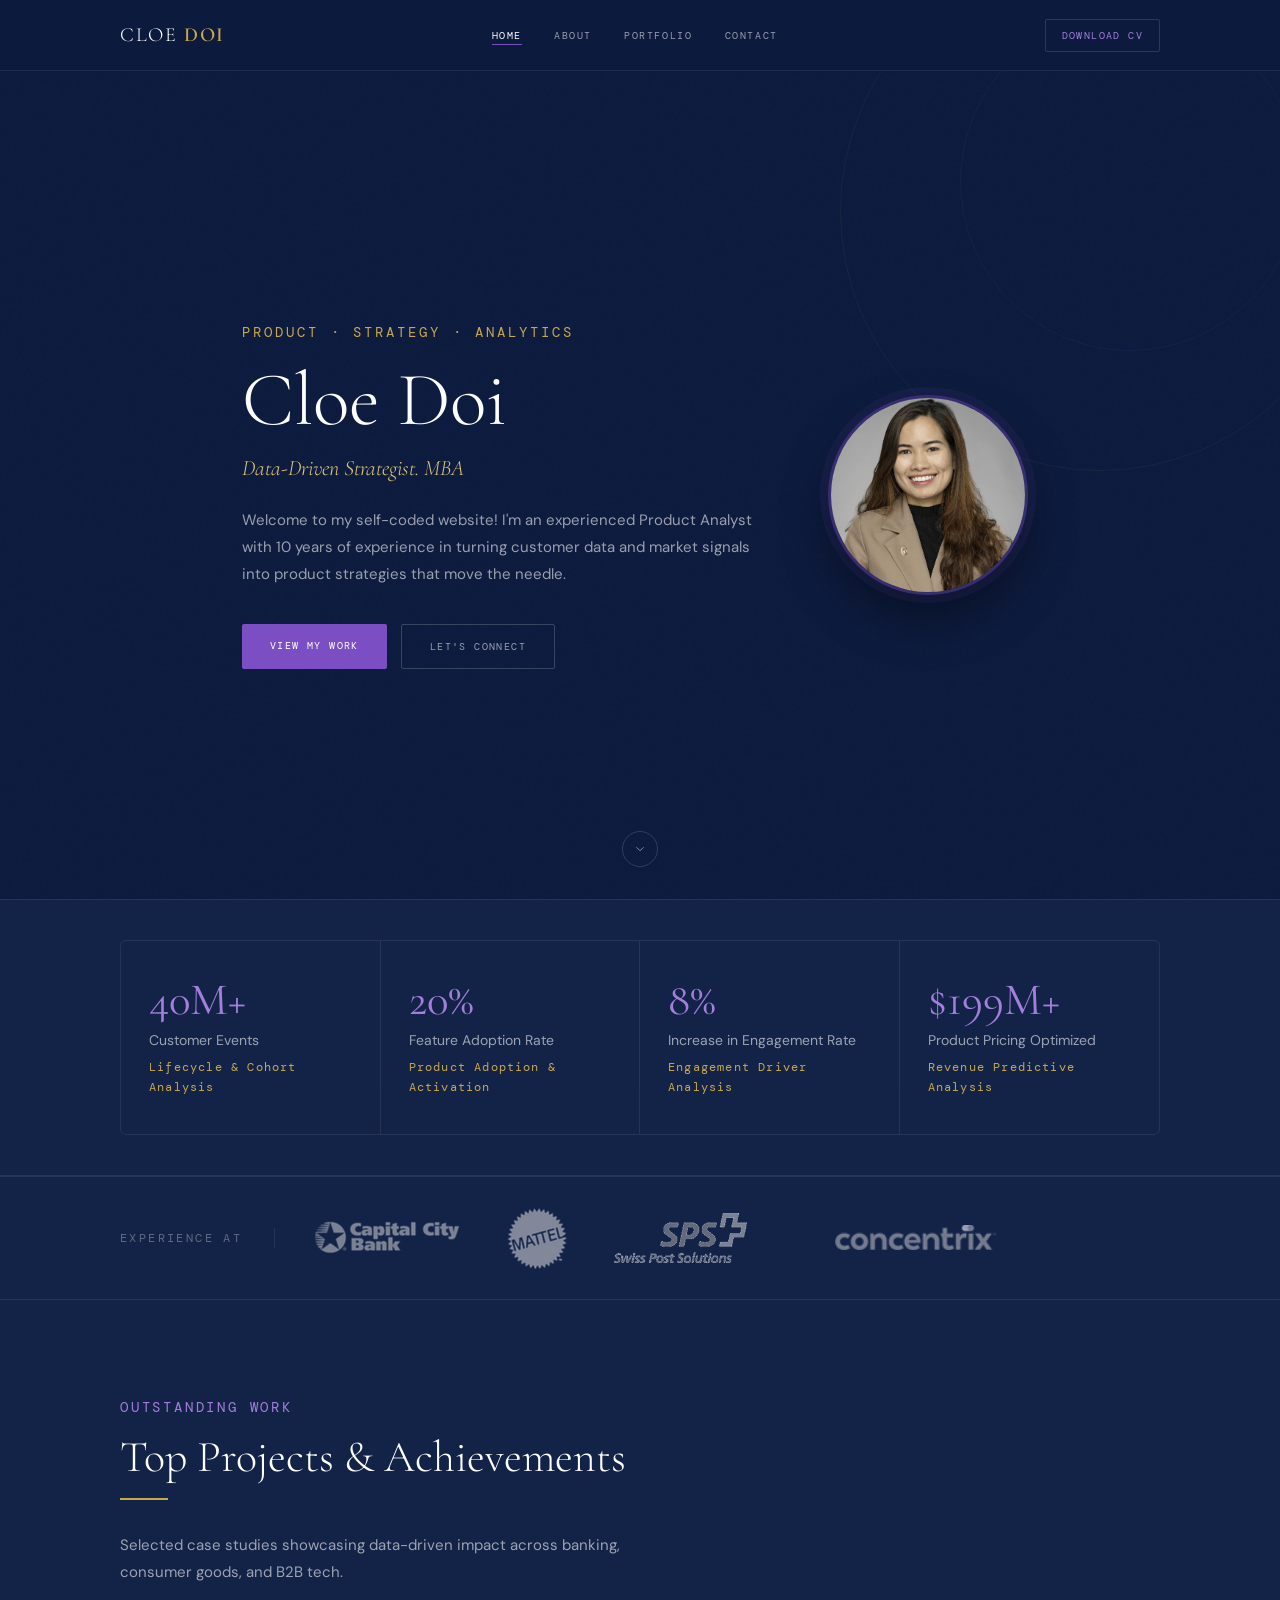
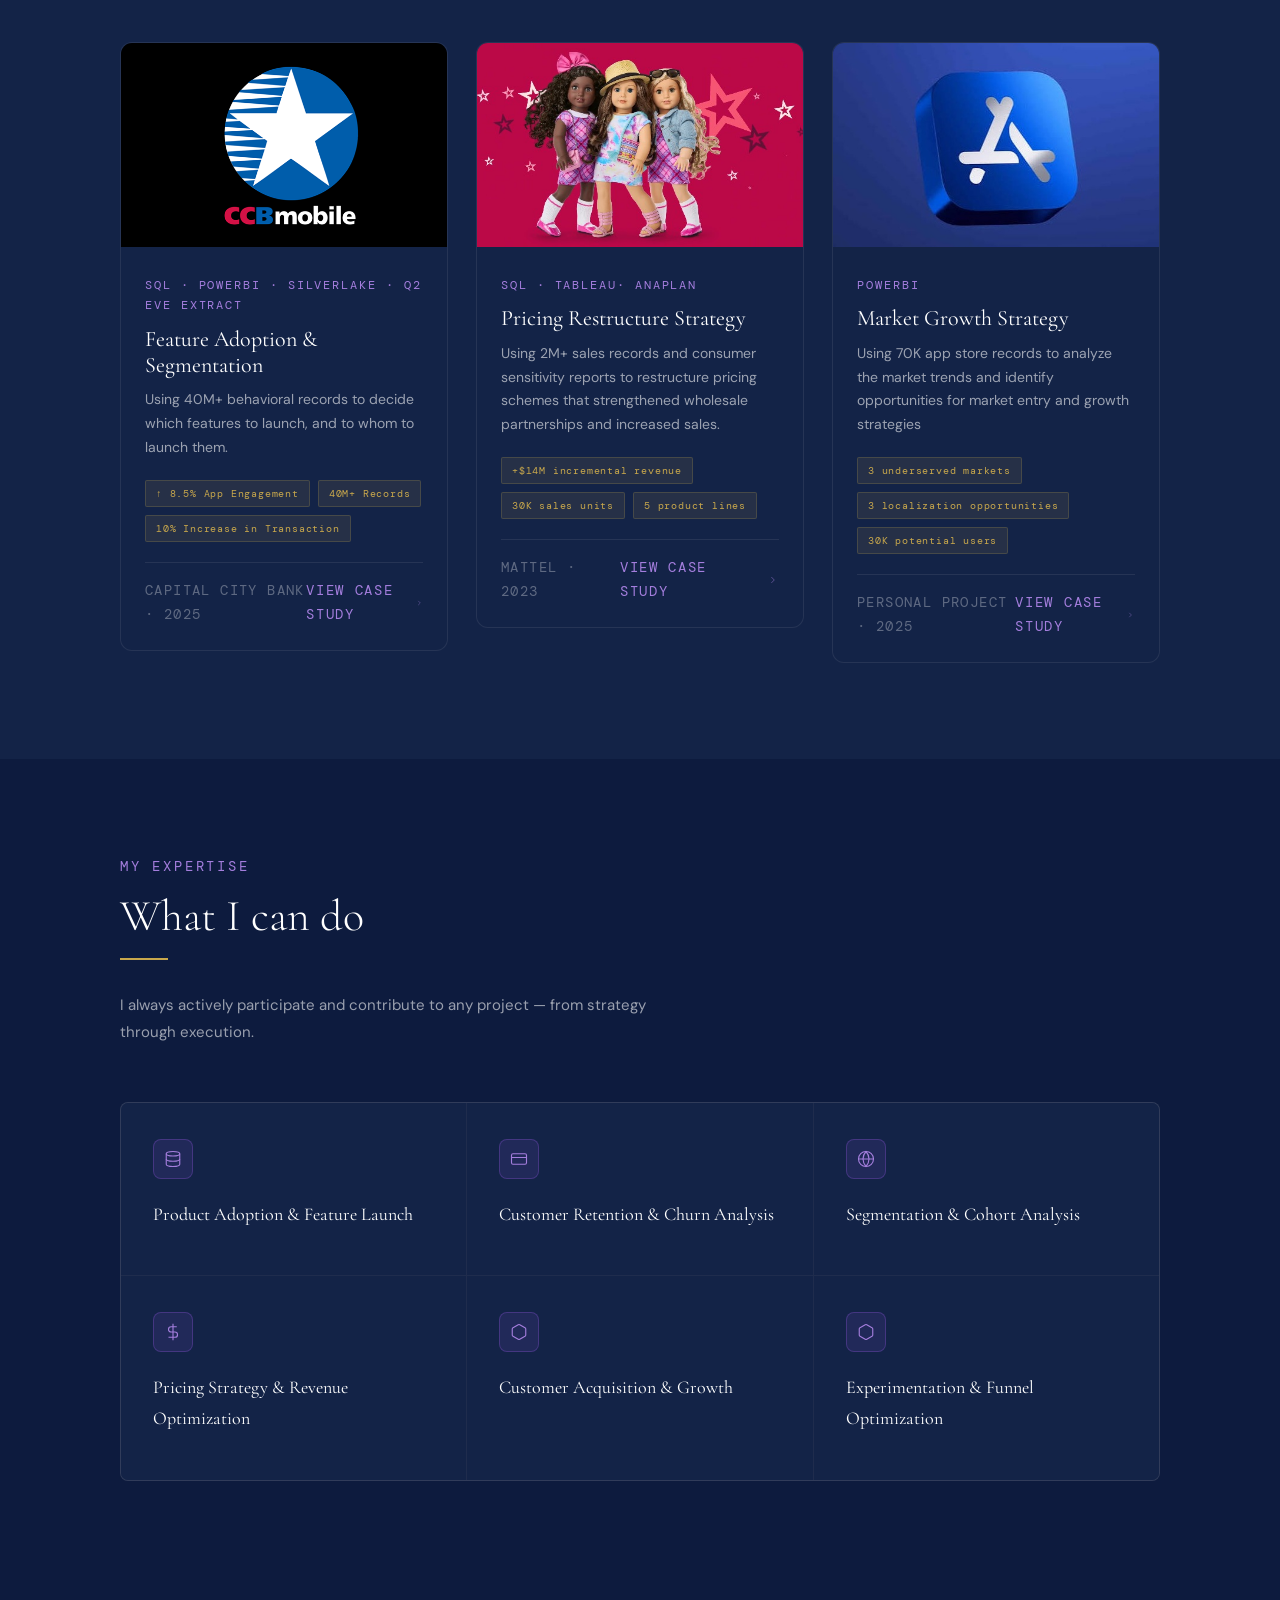
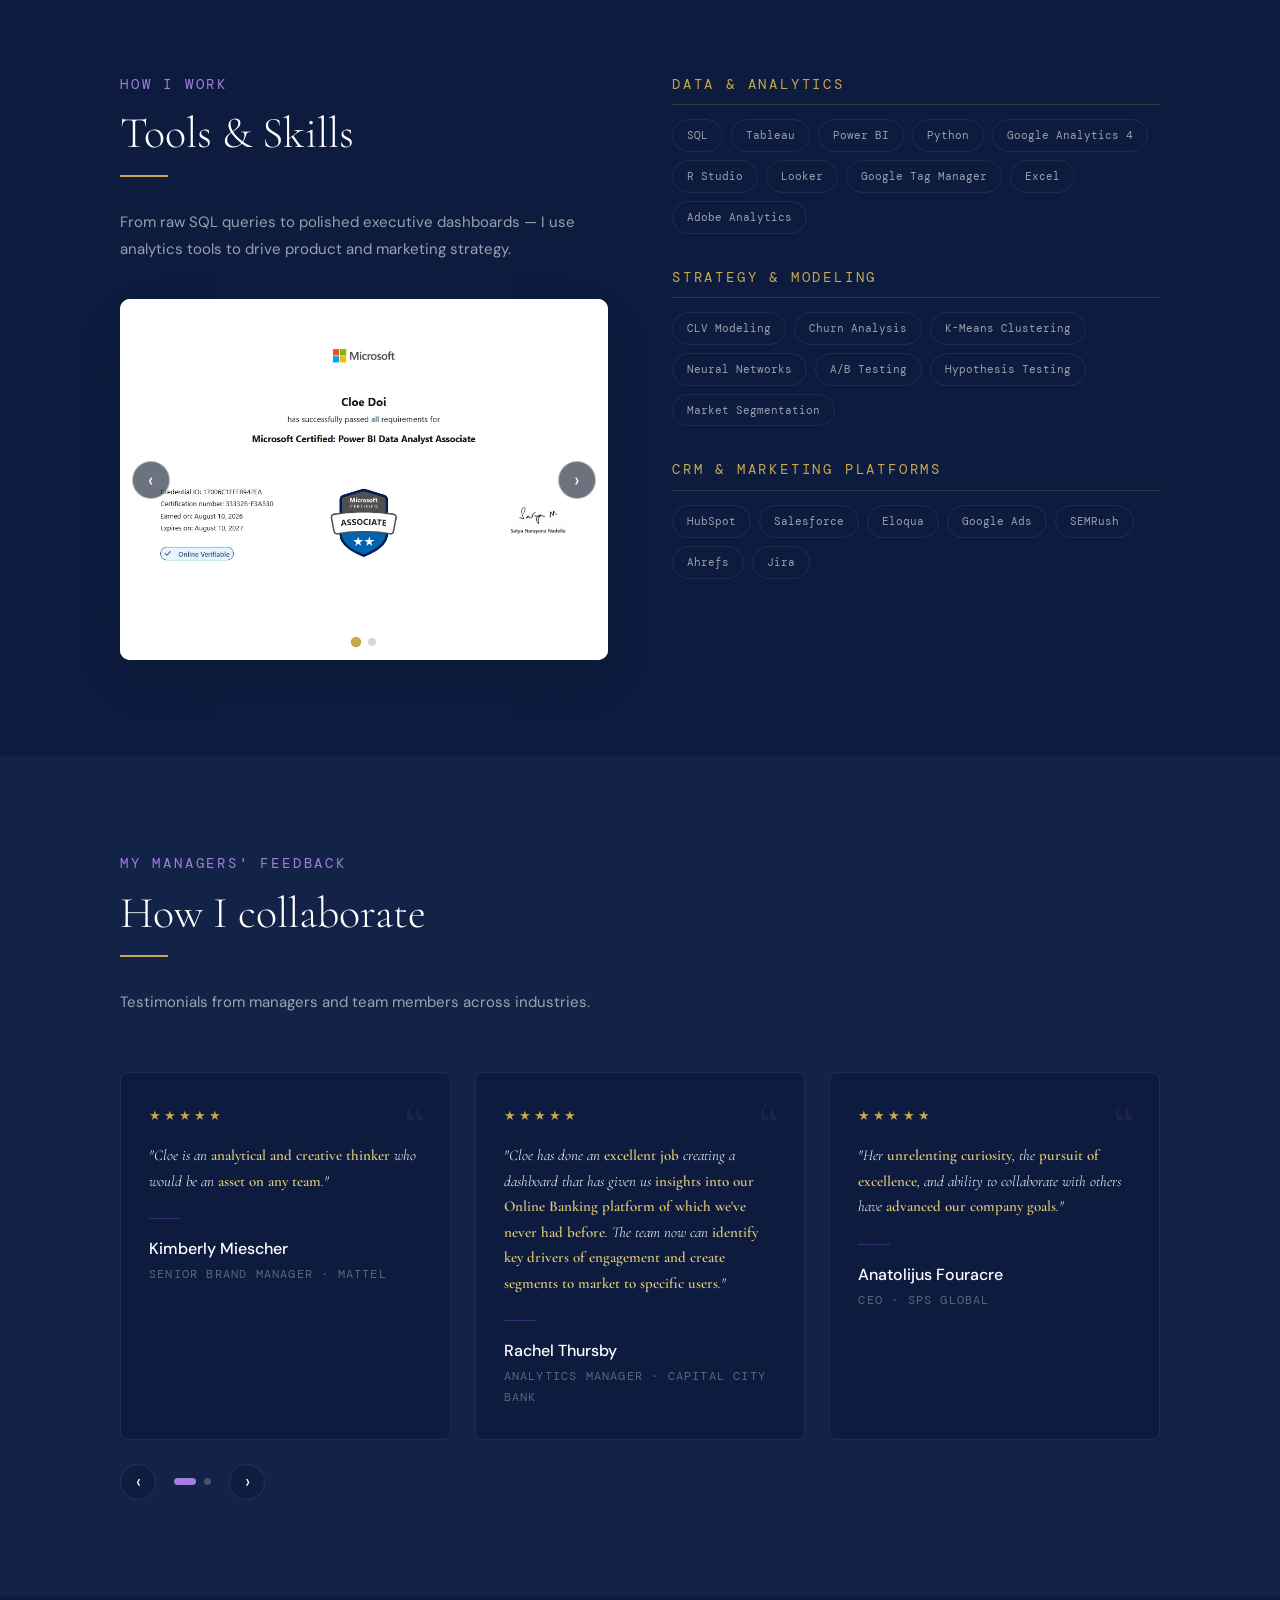
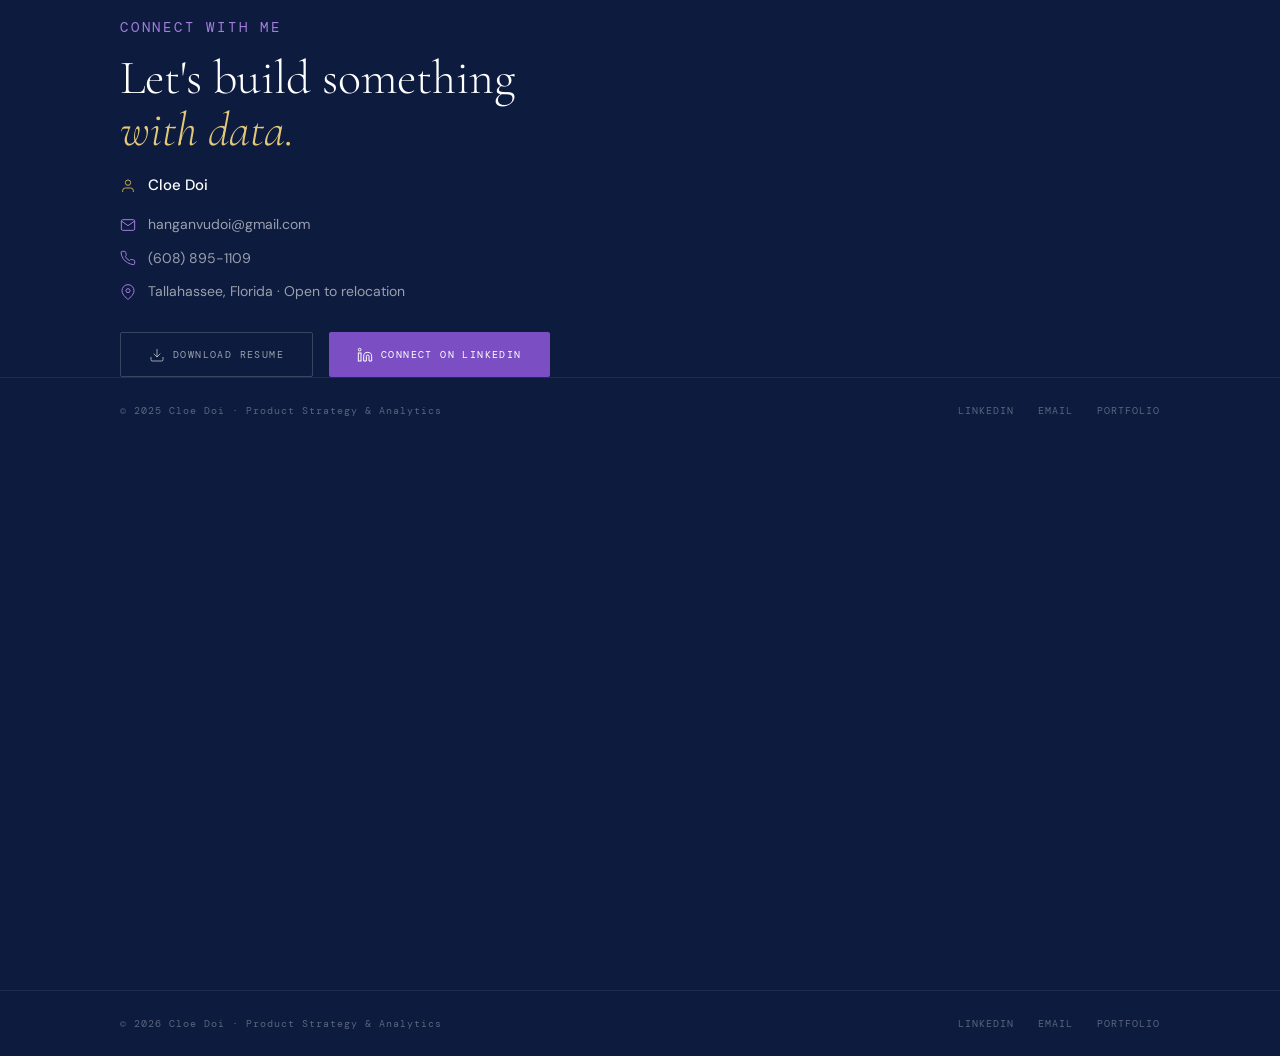
==== index.html @ e952ba22 "Add files via upload" ====
<!DOCTYPE html>
<html lang="en">
<head>
<meta charset="UTF-8">
<meta name="viewport" content="width=device-width, initial-scale=1.0">
<title>Cloe Doi — Product Strategy & Analytics</title>
<meta name="description" content="Cloe Doi — Data-Driven Product Strategist in Fintech & Financial Services. MBA, MS Data Science & AI. 10 years in banking, consumer goods, and B2B tech.">
<link rel="preconnect" href="https://fonts.googleapis.com">
<link rel="preconnect" href="https://fonts.gstatic.com" crossorigin>
<link href="https://fonts.googleapis.com/css2?family=Cormorant+Garamond:ital,wght@0,300;0,400;0,600;1,300;1,400;1,600&family=DM+Mono:wght@300;400;500&family=DM+Sans:ital,wght@0,300;0,400;0,500;1,400&display=swap" rel="stylesheet">
<link rel="stylesheet" href="css/style.css">
<style>
  /* Certificate slider — scoped styles, safe to keep here or move into css/style.css */
  .cert-slider{position:relative;width:100%;max-width:560px;margin:0 auto;overflow:hidden;border-radius:10px;background:#fff;box-shadow:0 20px 50px -20px rgba(10,20,40,.35);}
  .cert-slider-track{display:flex;transition:transform 2s cubic-bezier(.65,0,.35,1);}
  .cert-slide{flex:0 0 100%;width:100%;aspect-ratio:3/2;display:flex;align-items:center;justify-content:center;background:#fff;}
  .cert-slide img.cert-img{display:block;width:100%;height:100%;object-fit:contain;padding:16px;box-sizing:border-box;cursor:zoom-in;}
  .cert-nav{position:absolute;top:50%;transform:translateY(-50%);width:38px;height:38px;border-radius:50%;border:1px solid rgba(255,255,255,.5);background:rgba(10,20,40,.6);color:#fff;font-size:20px;line-height:1;display:flex;align-items:center;justify-content:center;cursor:pointer;z-index:2;transition:background .25s,border-color .25s;}
  .cert-nav:hover{background:var(--navy,#0D1B3E);border-color:var(--gold,#C9A84C);}
  .cert-prev{left:12px;}
  .cert-next{right:12px;}
  .cert-dots{display:flex;justify-content:center;gap:8px;padding:14px 0;background:#fff;}
  .cert-dot{width:8px;height:8px;border-radius:50%;background:#d8d8d8;border:none;padding:0;cursor:pointer;transition:background .25s,transform .25s;}
  .cert-dot.active{background:var(--gold,#C9A84C);transform:scale(1.3);}
  @media (max-width:640px){.cert-slider{max-width:100%;}.cert-slide{aspect-ratio:4/3;}}

  /* Testimonials slider — pages through the cards 3 at a time (last page can be
     partial, e.g. 7 cards = pages of 3, 3, 1). Each page reuses the exact same
     grid math as the original .testi-grid (3 columns, 24px gap), so every card
     is still the same size it always was — only now it's grouped into pages
     that slide as a unit. JS groups .testi-card elements into .testi-page
     wrappers automatically, so adding a new testimonial is still just adding
     one more .slide block; no manual batching needed. */
  .testi-slider{position:relative;width:100%;}
  .testi-slider .slider-viewport{overflow:hidden;border-radius:8px;}
  .testi-slider .slider-track{display:flex;align-items:flex-start;transition:transform .5s cubic-bezier(.4,0,.2,1);}
  .testi-slider .testi-page{flex:0 0 100%;min-width:0;display:grid;grid-template-columns:repeat(3,1fr);gap:24px;}
  .testi-controls{display:flex;align-items:center;gap:18px;margin-top:24px;}
  .testi-nav{width:36px;height:36px;border-radius:50%;border:1px solid var(--navy-border);background:rgba(13,27,62,.6);color:var(--white);font-size:19px;line-height:1;display:flex;align-items:center;justify-content:center;cursor:pointer;flex-shrink:0;transition:background .2s,border-color .2s;}
  .testi-nav:hover{background:var(--violet);border-color:var(--violet);}
  .testi-dots{display:flex;align-items:center;gap:8px;}
  .testi-dot{width:7px;height:7px;border-radius:50%;background:rgba(255,255,255,.22);border:none;padding:0;cursor:pointer;transition:background .2s,width .2s;}
  .testi-dot.active{background:var(--violet-soft);width:22px;border-radius:4px;}
  @media (max-width:1000px){.testi-slider .testi-page{grid-template-columns:1fr;}}

  /* Click-to-zoom lightbox */
  .lightbox-overlay{position:fixed;inset:0;background:rgba(6,10,24,.92);display:none;align-items:center;justify-content:center;z-index:9999;padding:40px;cursor:zoom-out;}
  .lightbox-overlay.active{display:flex;}
  .lightbox-overlay img{max-width:92vw;max-height:88vh;border-radius:6px;box-shadow:0 30px 80px -20px rgba(0,0,0,.6);}
  .lightbox-close{position:absolute;top:24px;right:32px;width:40px;height:40px;border-radius:50%;border:1px solid rgba(255,255,255,.3);background:rgba(255,255,255,.08);color:#fff;font-size:22px;line-height:1;display:flex;align-items:center;justify-content:center;cursor:pointer;z-index:2;transition:background .25s;}
  .lightbox-close:hover{background:rgba(255,255,255,.18);}
</style>
</head>
<body>

<nav id="nav"></nav>

<!-- HERO -->
<section id="hero">
  <div class="container">
    <div class="hero-grid">
      <div>
        <div class="hero-eyebrow fade-up delay-1">Product · Strategy · Analytics</div>
        <h1 class="hero-name fade-up delay-2">Cloe Doi</h1>
        <p class="hero-title fade-up delay-3">Data-Driven Strategist. MBA</p>
        <p class="hero-desc fade-up delay-4">Welcome to my self-coded website! I'm an experienced Product Analyst with 10 years of experience in turning customer data and market signals into product strategies that move the needle.</p>
        <div class="hero-btns fade-up delay-5">
          <a href="https://cdoi90.github.io/portfolio.html" class="btn-primary">View My Work</a>
          <a href="#contact" class="btn-ghost">Let's Connect</a>
        </div>
      </div>
      <div class="hero-photo-wrap fade-up delay-3">
        <img src="assets/images/ha-doi.jpg" alt="Cloe Doi — Product Strategy and Analytics" class="hero-photo">
      </div>
    </div>
  </div>
  <div class="scroll-indicator">
    <div class="scroll-arrow">
      <svg viewBox="0 0 24 24" stroke-width="1.5"><polyline points="6 9 12 15 18 9"></polyline></svg>
    </div>
  </div>
</section>

<section id="metrics">
  <div class="container">
    <div class="metrics-grid">

      <div class="metric-item reveal">
        <span class="metric-num" data-count="40" data-suffix="M+">40M+</span>
        <div class="metric-label">Customer Events</div>
        <span class="metric-sub">Lifecycle &amp; Cohort Analysis</span>
      </div>

      <div class="metric-item reveal">
        <span class="metric-num" data-count="20" data-suffix="%">20%</span>
        <div class="metric-label">Feature Adoption Rate</div>
        <span class="metric-sub">Product Adoption & Activation</span>
      </div>

      <div class="metric-item reveal">
        <span class="metric-num" data-count="8.5" data-suffix="%">8.5%</span>
        <div class="metric-label">Increase in Engagement Rate</div>
        <span class="metric-sub">Engagement Driver Analysis</span>
      </div>

      <div class="metric-item reveal">
        <span class="metric-num" data-count="200" data-prefix="$" data-suffix="M+">$200M+</span>
        <div class="metric-label">Product Pricing Optimized</div>
        <span class="metric-sub">Revenue Predictive Analysis</span>
      </div>

    </div>
  </div>
</section>

<!-- COMPANIES -->
<section id="companies">
  <div class="container">
    <div class="companies-inner reveal">
      <div class="companies-label">Experience at</div>
      <div class="companies-track">
        <div class="company-logo-item" title="Capital City Bank">
          <img src="assets/images/logo-capital-city-bank.png" alt="Capital City Bank" class="company-img">
        </div>
        <div class="company-logo-item" title="Mattel">
          <img src="assets/images/logo-mattel.png" alt="Mattel" class="company-img">
        </div>
        <div class="company-logo-item" title="Swiss Post Solutions">
          <img src="assets/images/logo-swiss-post.png" alt="Swiss Post Solutions" class="company-img">
        </div>
        <div class="company-logo-item" title="SunBytes">
                  </div>
        <div class="company-logo-item" title="Concentrix">
          <img src="assets/images/logo-concentrix.png" alt="Concentrix" class="company-img">
        </div>
      </div>
    </div>
  </div>
</section>

<!-- OUTSTANDING WORK -->
<section id="featured-work" class="section-pad">
  <div class="container">
    <div class="reveal">
      <div class="section-eyebrow">Outstanding Work</div>
      <h2 class="section-title">Top Projects &amp; Achievements</h2>
      <div class="gold-line"></div>
      <p class="section-desc">Selected case studies showcasing data-driven impact across banking, consumer goods, and B2B tech.</p>
    </div>
    <div class="portfolio-grid">

      <a href="portfolio-1.html" style="text-decoration:none;color:inherit;">
        <div class="portfolio-card reveal">
          <img class="portfolio-card-img" src="assets/images/portfolio-card-1.png" alt="Project cover">
          <div class="portfolio-card-body">
            <div class="portfolio-card-tag">SQL · PowerBI · SilverLake · Q2 EVE Extract</div>
            <h3 class="portfolio-card-title">Feature Adoption &amp; Segmentation</h3>
            <p class="portfolio-card-desc">Using 40M+ behavioral records to decide which features to launch, and to whom to launch them.</p>
            <div class="portfolio-card-kpis"><span class="kpi-badge">↑ 8.5% App Engagement</span><span class="kpi-badge">40M+ Records</span><span class="kpi-badge">10% Increase in Transaction</span></div>
            <div class="portfolio-card-footer">
              <span class="portfolio-card-company">Capital City Bank · 2025</span>
              <span class="portfolio-card-link">View Case Study <svg viewBox="0 0 24 24"><polyline points="9 18 15 12 9 6"/></svg></span>
            </div>
          </div>
        </div>
      </a>

      <a href="portfolio-4.html" style="text-decoration:none;color:inherit;">
        <div class="portfolio-card reveal">
          <img class="portfolio-card-img" src="assets/images/portfolio-card-4.png" alt="Project cover">
          <div class="portfolio-card-body">
            <div class="portfolio-card-tag">SQL · Tableau· Anaplan</div>
            <h3 class="portfolio-card-title">Pricing Restructure Strategy</h3>
            <p class="portfolio-card-desc">Using 2M+ sales records and consumer sensitivity reports to restructure pricing schemes that strengthened wholesale partnerships and increased sales.</p>
            <div class="portfolio-card-kpis"><span class="kpi-badge">+$14M incremental revenue</span><span class="kpi-badge">30K sales units</span><span class="kpi-badge">5 product lines</span></div>
            <div class="portfolio-card-footer">
              <span class="portfolio-card-company">Mattel · 2023</span>
              <span class="portfolio-card-link">View Case Study <svg viewBox="0 0 24 24"><polyline points="9 18 15 12 9 6"/></svg></span>
            </div>
          </div>
        </div>
      </a>
<a href="portfolio-2.html" style="text-decoration:none;color:inherit;">
        <div class="portfolio-card reveal">
          <img class="portfolio-card-img" src="assets/images/portfolio-card-2.jpeg" alt="Project cover">
          <div class="portfolio-card-body">
            <div class="portfolio-card-tag">PowerBI</div>
            <h3 class="portfolio-card-title">Market Growth Strategy</h3>
            <p class="portfolio-card-desc">Using 70K app store records to analyze the market trends and identify opportunities for market entry and growth strategies</p>
            <div class="portfolio-card-kpis"><span class="kpi-badge">3 underserved markets</span><span class="kpi-badge">3 localization opportunities</span><span class="kpi-badge">30K potential users</span></div>
            <div class="portfolio-card-footer">
              <span class="portfolio-card-company">Personal Project · 2025</span>
              <span class="portfolio-card-link">View Case Study <svg viewBox="0 0 24 24"><polyline points="9 18 15 12 9 6"/></svg></span>
            </div>
          </div>
        </div>
      </a>

    </div>
  </div>
</section>

<!-- EXPERTISE -->
<section id="expertise" class="section-pad">
  <div class="container">
    <div class="reveal">
      <div class="section-eyebrow">My Expertise</div>
      <h2 class="section-title">What I can do</h2>
      <div class="gold-line"></div>
      <p class="section-desc">I always actively participate and contribute to any project — from strategy through execution.</p>
    </div>
    <div class="expertise-grid">

      <div class="exp-card reveal">
        <div class="exp-icon"><svg viewBox="0 0 24 24"><ellipse cx="12" cy="5" rx="9" ry="3"/><path d="M21 12c0 1.66-4 3-9 3s-9-1.34-9-3"/><path d="M3 5v14c0 1.66 4 3 9 3s9-1.34 9-3V5"/></svg></div>
        <div class="exp-title">Product Adoption & Feature Launch</div>
      </div>

      <div class="exp-card reveal">
        <div class="exp-icon"><svg viewBox="0 0 24 24"><rect x="2" y="5" width="20" height="14" rx="2"/><line x1="2" y1="10" x2="22" y2="10"/></svg></div>
        <div class="exp-title">Customer Retention & Churn Analysis</div>
      </div>

      <div class="exp-card reveal">
        <div class="exp-icon"><svg viewBox="0 0 24 24"><circle cx="12" cy="12" r="10"/><line x1="2" y1="12" x2="22" y2="12"/><path d="M12 2a15.3 15.3 0 0 1 4 10 15.3 15.3 0 0 1-4 10 15.3 15.3 0 0 1-4-10 15.3 15.3 0 0 1 4-10z"/></svg></div>
        <div class="exp-title">Segmentation & Cohort Analysis</div>
      </div>

      <div class="exp-card reveal">
        <div class="exp-icon"><svg viewBox="0 0 24 24"><line x1="12" y1="1" x2="12" y2="23"/><path d="M17 5H9.5a3.5 3.5 0 0 0 0 7h5a3.5 3.5 0 0 1 0 7H6"/></svg></div>
        <div class="exp-title">Pricing Strategy & Revenue Optimization</div>
      </div>

      <div class="exp-card reveal">
        <div class="exp-icon"><svg viewBox="0 0 24 24"><path d="M21 16V8a2 2 0 0 0-1-1.73l-7-4a2 2 0 0 0-2 0l-7 4A2 2 0 0 0 3 8v8a2 2 0 0 0 1 1.73l7 4a2 2 0 0 0 2 0l7-4A2 2 0 0 0 21 16z"/></svg></div>
        <div class="exp-title">Customer Acquisition & Growth</div>
      </div>
 <div class="exp-card reveal">
        <div class="exp-icon"><svg viewBox="0 0 24 24"><path d="M21 16V8a2 2 0 0 0-1-1.73l-7-4a2 2 0 0 0-2 0l-7 4A2 2 0 0 0 3 8v8a2 2 0 0 0 1 1.73l7 4a2 2 0 0 0 2 0l7-4A2 2 0 0 0 21 16z"/></svg></div>
        <div class="exp-title">Experimentation & Funnel Optimization</div>
      </div>


    </div>
  </div>
</section>


<!-- TOOLS -->
<section id="tools" class="section-pad">
  <div class="container">
    <div class="tools-layout">
      <div class="reveal">
        <div class="section-eyebrow">How I Work</div>
        <h2 class="section-title">Tools & Skills</h2>
        <div class="gold-line"></div>
        <p style="font-size:15px;color:var(--muted);line-height:1.8;margin-bottom:36px;">From raw SQL queries to polished executive dashboards — I use analytics tools to drive product and marketing strategy.</p>
 <div class="certificate">
                   <div class="reveal">
          <div class="cert-slider">
            <div class="cert-slider-track">
              <div class="cert-slide">
                <img src="assets/images/microsoft-certification.jpeg"
                     alt="Cloe Doi — Microsoft Certified: Power BI Data Analyst Associate"
                     class="zoomable-img cert-img">
              </div>
              <div class="cert-slide">
                <img src="assets/images/SQL-Certificate.jpeg"
                     alt="Cloe Doi — DataCamp: Intermediate SQL Certificate"
                     class="zoomable-img cert-img">
              </div>
            </div>
            <button type="button" class="cert-nav cert-prev" aria-label="Previous certificate">‹</button>
            <button type="button" class="cert-nav cert-next" aria-label="Next certificate">›</button>
            <div class="cert-dots"></div>
          </div>
</div>
        </div>
      </div>
      <div class="tools-cats reveal">
        <div>
          <div class="tools-cat-title">Data &amp; Analytics</div>
          <div class="tools-list"><span class="tool-pill">SQL</span><span class="tool-pill">Tableau</span><span class="tool-pill">Power BI</span><span class="tool-pill">Python</span><span class="tool-pill">Google Analytics 4</span><span class="tool-pill">R Studio</span><span class="tool-pill">Looker</span><span class="tool-pill">Google Tag Manager</span><span class="tool-pill">Excel</span><span class="tool-pill">Adobe Analytics</span></div>
        </div>
        <div>
          <div class="tools-cat-title">Strategy &amp; Modeling</div>
          <div class="tools-list"><span class="tool-pill">CLV Modeling</span><span class="tool-pill">Churn Analysis</span><span class="tool-pill">K-Means Clustering</span><span class="tool-pill">Neural Networks</span><span class="tool-pill">A/B Testing</span><span class="tool-pill">Hypothesis Testing</span><span class="tool-pill">Market Segmentation</span></div>

        </div>
        <div>
          <div class="tools-cat-title">CRM &amp; Marketing Platforms</div>
          <div class="tools-list"><span class="tool-pill">HubSpot</span><span class="tool-pill">Salesforce</span><span class="tool-pill">Eloqua</span><span class="tool-pill">Google Ads</span><span class="tool-pill">SEMRush</span><span class="tool-pill">Ahrefs</span><span class="tool-pill">Jira</span></div>
        </div>
      </div>
    </div>
  </div>
</section>

<!-- TESTIMONIALS -->
<section id="testimonials" class="section-pad">
  <div class="container">
    <div class="reveal">
      <div class="section-eyebrow">My Managers' Feedback</div>
      <h2 class="section-title">How I collaborate</h2>
      <div class="gold-line"></div>
      <p class="section-desc">Testimonials from managers and team members across industries.</p>
    </div>
    <div class="testi-slider reveal">
      <div class="slider-viewport">
        <div class="slider-track">
          <div class="slide">
            <div class="testi-card">
              <div class="testi-stars">★★★★★</div>
              <p class="testi-text">"Cloe is an <strong>analytical and creative thinker</strong> who would be an <strong>asset on any team</strong>."</p>
              <div class="testi-divider"></div>
              <div class="testi-name">Kimberly Miescher</div>
              <div class="testi-role">Senior Brand Manager · Mattel</div>
            </div>
          </div>
          <div class="slide">
            <div class="testi-card">
              <div class="testi-stars">★★★★★</div>
              <p class="testi-text">"Cloe has done an <strong>excellent job</strong> creating a dashboard that has given us <strong>insights into our Online Banking platform of which we've never had before</strong>. The team now can <strong>identify key drivers of engagement and create segments to market to specific users</strong>."</p>
              <div class="testi-divider"></div>
              <div class="testi-name">Rachel Thursby</div>
              <div class="testi-role">Analytics Manager · Capital City Bank</div>
            </div>
          </div>
          <div class="slide">
            <div class="testi-card">
              <div class="testi-stars">★★★★★</div>
              <p class="testi-text">"Her <strong>unrelenting curiosity</strong>, the <strong>pursuit of excellence</strong>, and ability to collaborate with others have <strong>advanced our company goals</strong>."</p>
              <div class="testi-divider"></div>
              <div class="testi-name">Anatolijus Fouracre</div>
              <div class="testi-role">CEO · SPS Global</div>
            </div>
          </div>
          <div class="slide">
            <div class="testi-card">
              <div class="testi-stars">★★★★★</div>
              <p class="testi-text">"She has the <strong>excellent people management skills</strong>. Her <strong>organizational and time management skills</strong> are also impressive, able to <strong>multi tasks on different projects</strong> and with <strong>different person in charge</strong> at the same time."</p>
              <div class="testi-divider"></div>
              <div class="testi-name">Eric Barrios</div>
              <div class="testi-role">Senior Manager · Concentrix</div>
            </div>
          </div>
          <div class="slide">
            <div class="testi-card">
              <div class="testi-stars">★★★★★</div>
              <p class="testi-text">"She has the <strong>talent to combine theoretical online marketing knowledge</strong> with a <strong>pragmatic work attitude</strong>."</p>
              <div class="testi-divider"></div>
              <div class="testi-name">Joram Dees</div>
              <div class="testi-role">Marketing Manager · Sunbytes</div>
            </div>
          </div>
         
          </div>
        </div>
      <div class="testi-controls">
        <button type="button" class="testi-nav testi-prev" aria-label="Previous testimonial">‹</button>
        <div class="testi-dots"></div>
        <button type="button" class="testi-nav testi-next" aria-label="Next testimonial">›</button>
      </div>
    </div>
  </div>
</section>


<!-- CONTACT -->
<section id="contact" style="background:var(--navy); padding-top: 20px; padding-bottom:0; position:relative; z-index:1;">
  <div class="container">
          <div>
        <div class="section-eyebrow">Connect With Me</div>
        <h2 class="contact-headline">Let's build something<br><em>with data.</em></h2>
                <div class="contact-info">
          <div class="contact-row" style="margin-bottom:4px;">
            <svg viewBox="0 0 24 24" style="width:16px;height:16px;stroke:var(--gold);fill:none;stroke-width:1.5;flex-shrink:0;"><path d="M20 21v-2a4 4 0 0 0-4-4H8a4 4 0 0 0-4 4v2"/><circle cx="12" cy="7" r="4"/></svg>
            <span style="color:var(--white); font-weight:500; font-size:15px;">Cloe Doi</span>
          </div>
          <div class="contact-row">
            <svg viewBox="0 0 24 24" style="width:16px;height:16px;stroke:var(--violet-soft);fill:none;stroke-width:1.5;flex-shrink:0;"><path d="M4 4h16c1.1 0 2 .9 2 2v12c0 1.1-.9 2-2 2H4c-1.1 0-2-.9-2-2V6c0-1.1.9-2 2-2z"/><polyline points="22,6 12,13 2,6"/></svg>
            <span>hanganvudoi@gmail.com</span>
          </div>
          <div class="contact-row">
            <svg viewBox="0 0 24 24" style="width:16px;height:16px;stroke:var(--violet-soft);fill:none;stroke-width:1.5;flex-shrink:0;"><path d="M22 16.92v3a2 2 0 0 1-2.18 2 19.79 19.79 0 0 1-8.63-3.07A19.5 19.5 0 0 1 4.69 13a19.79 19.79 0 0 1-3.07-8.67A2 2 0 0 1 3.6 2h3a2 2 0 0 1 2 1.72c.127.96.361 1.903.7 2.81a2 2 0 0 1-.45 2.11L8.09 9.91a16 16 0 0 0 6 6l1.27-1.27a2 2 0 0 1 2.11-.45c.907.339 1.85.573 2.81.7A2 2 0 0 1 22 16.92z"/></svg>
            <span>(608) 895-1109</span>
          </div>
          <div class="contact-row">
            <svg viewBox="0 0 24 24" style="width:16px;height:16px;stroke:var(--violet-soft);fill:none;stroke-width:1.5;flex-shrink:0;"><path d="M21 10c0 7-9 13-9 13s-9-6-9-13a9 9 0 0 1 18 0z"/><circle cx="12" cy="10" r="3"/></svg>
            <span>Tallahassee, Florida · Open to relocation</span>
          </div>
        </div>

        <div class="contact-cta-row" style="display:flex;flex-wrap:wrap;gap:16px;margin-top:28px;">
          <a href="assets/CloeDoi_Resume.pdf" target="_blank" rel="noopener" class="btn-ghost" style="display:inline-flex;align-items:center;gap:8px;">
            <svg viewBox="0 0 24 24" style="width:16px;height:16px;stroke:currentColor;fill:none;stroke-width:1.5;flex-shrink:0;"><path d="M21 15v4a2 2 0 0 1-2 2H5a2 2 0 0 1-2-2v-4"/><polyline points="7 10 12 15 17 10"/><line x1="12" y1="15" x2="12" y2="3"/></svg>
            Download Resume
          </a>
          <a href="https://www.linkedin.com/in/cloe-doi/" target="_blank" rel="noopener" class="btn-primary" style="display:inline-flex;align-items:center;gap:8px;">
            <svg viewBox="0 0 24 24" style="width:16px;height:16px;stroke:currentColor;fill:none;stroke-width:1.5;flex-shrink:0;"><path d="M16 8a6 6 0 0 1 6 6v7h-4v-7a2 2 0 0 0-2-2 2 2 0 0 0-2 2v7h-4v-7a6 6 0 0 1 6-6z"/><rect x="2" y="9" width="4" height="12"/><circle cx="4" cy="4" r="2"/></svg>
            Connect on LinkedIn
          </a>
        </div>
          </div>
  </div>

  <div class="footer-bar">
    <div class="container">
      <div class="footer-inner">
        <span class="footer-copy">© 2025 Cloe Doi · Product Strategy &amp; Analytics</span>
        <div class="footer-links">
          <a href="https://www.linkedin.com/in/ha-doi/" target="_blank" rel="noopener">LinkedIn</a>
          <a href="mailto:hanganvudoi@gmail.com">Email</a>
          <a href="portfolio.html">Portfolio</a>
        </div>
      </div>
    </div>
  </div>
</section>

<div id="site-footer"></div>

<!-- Click-to-zoom lightbox (used by any .zoomable-img) -->
<div class="lightbox-overlay" id="img-lightbox">
  <button type="button" class="lightbox-close" aria-label="Close">&times;</button>
  <img src="" alt="">
</div>

<script src="js/main.js"></script>
<script>injectNav('home');</script>
<script>
(function(){
  function initSlider(slider, o){
    var track = slider.querySelector(o.trackSel);
    var slides = Array.prototype.slice.call(slider.querySelectorAll(o.slideSel));
    var dotsWrap = slider.querySelector(o.dotsSel);
    var prevBtn = slider.querySelector(o.prevSel);
    var nextBtn = slider.querySelector(o.nextSel);
    var index = 0;
    var timer;

    if (slides.length <= 1) {
      if (prevBtn) prevBtn.style.display = 'none';
      if (nextBtn) nextBtn.style.display = 'none';
      if (dotsWrap) dotsWrap.style.display = 'none';
      return;
    }

    slides.forEach(function(_, i){
      var dot = document.createElement('button');
      dot.type = 'button';
      dot.className = o.dotClass + (i === 0 ? ' active' : '');
      dot.setAttribute('aria-label', 'Go to slide ' + (i + 1));
      dot.addEventListener('click', function(){ goTo(i); resetTimer(); });
      dotsWrap.appendChild(dot);
    });
    var dots = Array.prototype.slice.call(dotsWrap.querySelectorAll('.' + o.dotClass));

    function goTo(i){
      index = (i + slides.length) % slides.length;
      track.style.transform = 'translateX(-' + (index * 100) + '%)';
      dots.forEach(function(d, di){ d.classList.toggle('active', di === index); });
    }

    if (prevBtn) prevBtn.addEventListener('click', function(){ goTo(index - 1); resetTimer(); });
    if (nextBtn) nextBtn.addEventListener('click', function(){ goTo(index + 1); resetTimer(); });

    var startX = null;
    track.addEventListener('touchstart', function(e){ startX = e.touches[0].clientX; }, { passive: true });
    track.addEventListener('touchend', function(e){
      if (startX === null) return;
      var dx = e.changedTouches[0].clientX - startX;
      if (Math.abs(dx) > 40) { goTo(dx < 0 ? index + 1 : index - 1); resetTimer(); }
      startX = null;
    }, { passive: true });

    function startTimer(){ timer = setInterval(function(){ goTo(index + 1); }, o.interval || 6000); }
    function resetTimer(){ clearInterval(timer); startTimer(); }
    startTimer();
    slider.addEventListener('mouseenter', function(){ clearInterval(timer); });
    slider.addEventListener('mouseleave', startTimer);
  }

  document.querySelectorAll('.cert-slider').forEach(function(slider){
    initSlider(slider, {
      trackSel: '.cert-slider-track', slideSel: '.cert-slide', dotsSel: '.cert-dots',
      prevSel: '.cert-prev', nextSel: '.cert-next', dotClass: 'cert-dot', interval: 6000
    });
  });

  function groupIntoPages(slider, groupSize){
    var track = slider.querySelector('.slider-track');
    if (!track) return;
    var cards = Array.prototype.slice.call(track.querySelectorAll('.testi-card'));
    if (!cards.length) return;
    cards.forEach(function(card){ if (card.parentNode) card.parentNode.removeChild(card); });
    track.innerHTML = '';
    for (var i = 0; i < cards.length; i += groupSize) {
      var page = document.createElement('div');
      page.className = 'testi-page';
      cards.slice(i, i + groupSize).forEach(function(card){ page.appendChild(card); });
      track.appendChild(page);
    }
  }

  document.querySelectorAll('.testi-slider').forEach(function(slider){
    groupIntoPages(slider, 3);
    initSlider(slider, {
      trackSel: '.slider-track', slideSel: '.testi-page', dotsSel: '.testi-dots',
      prevSel: '.testi-prev', nextSel: '.testi-next', dotClass: 'testi-dot', interval: 7000
    });
  });
})();
</script>
<script>
(function(){
  var overlay = document.getElementById('img-lightbox');
  if (!overlay) return;
  var lbImg = overlay.querySelector('img');
  var closeBtn = overlay.querySelector('.lightbox-close');

  function openLightbox(src, alt){
    lbImg.src = src;
    lbImg.alt = alt || '';
    overlay.classList.add('active');
    document.body.style.overflow = 'hidden';
  }
  function closeLightbox(){
    overlay.classList.remove('active');
    document.body.style.overflow = '';
    lbImg.src = '';
  }

  document.querySelectorAll('.zoomable-img').forEach(function(el){
    el.addEventListener('click', function(){ openLightbox(el.src, el.alt); });
  });
  overlay.addEventListener('click', function(e){
    if (e.target === overlay) closeLightbox();
  });
  closeBtn.addEventListener('click', closeLightbox);
  document.addEventListener('keydown', function(e){
    if (e.key === 'Escape') closeLightbox();
  });
})();
</script>
</body>
</html>
---- css/style.css ----
/* ═══════════════════════════════════════════════
   HA DOI PORTFOLIO — MAIN STYLESHEET
   Palette: Navy · Antique Gold · Deep Violet
   ═══════════════════════════════════════════════ */

@import url('https://fonts.googleapis.com/css2?family=Cormorant+Garamond:ital,wght@0,300;0,400;0,600;1,300;1,400;1,600&family=DM+Mono:wght@300;400;500&family=DM+Sans:ital,wght@0,300;0,400;0,500;1,400&display=swap');

/* ── TOKENS ── */
:root {
  --navy:         #0D1B3E;
  --navy-mid:     #132347;
  --navy-light:   #1C2F5A;
  --navy-card:    #172040;
  --navy-border:  rgba(255,255,255,0.08);
  --gold:         #C9A84C;
  --gold-light:   #E2C97A;
  --gold-dim:     rgba(201,168,76,0.15);
  --violet:       #7C4EC4;
  --violet-soft:  #A47EDD;
  --violet-light: #C4A8F0;
  --violet-dim:   rgba(124,78,196,0.14);
  --violet-bdr:   rgba(124,78,196,0.38);
  --white:        #FFFFFF;
  --off-white:    #F4F1EC;
  --muted:        rgba(255,255,255,0.58);
  --dim:          rgba(255,255,255,0.32);
  --font-display: 'Cormorant Garamond', Georgia, serif;
  --font-mono:    'DM Mono', 'Courier New', monospace;
  --font-body:    'DM Sans', sans-serif;
  --radius:       6px;
  --radius-lg:    12px;
  --transition:   0.25s ease;
}

/* ── RESET ── */
*, *::before, *::after { box-sizing: border-box; margin: 0; padding: 0; }
html { scroll-behavior: smooth; font-size: 16px; }
body {
  background: var(--navy);
  color: var(--white);
  font-family: var(--font-body);
  font-size: 15px;
  line-height: 1.7;
  overflow-x: hidden;
}
img { max-width: 100%; display: block; }
a { text-decoration: none; color: inherit; }
ul { list-style: none; }
button { cursor: pointer; font-family: inherit; }

/* ── NOISE OVERLAY ── */
body::before {
  content: '';
  position: fixed; inset: 0;
  background-image: url("data:image/svg+xml,%3Csvg viewBox='0 0 256 256' xmlns='http://www.w3.org/2000/svg'%3E%3Cfilter id='n'%3E%3CfeTurbulence type='fractalNoise' baseFrequency='0.9' numOctaves='4' stitchTiles='stitch'/%3E%3C/filter%3E%3Crect width='100%25' height='100%25' filter='url(%23n)' opacity='0.04'/%3E%3C/svg%3E");
  pointer-events: none; z-index: 0; opacity: 0.35;
}

/* ── SCROLLBAR ── */
::-webkit-scrollbar { width: 4px; }
::-webkit-scrollbar-track { background: var(--navy); }
::-webkit-scrollbar-thumb { background: var(--violet); border-radius: 2px; }

/* ── LAYOUT ── */
.container { max-width: 1120px; margin: 0 auto; padding: 0 40px; position: relative; z-index: 1; }
section { position: relative; z-index: 1; }
.section-pad { padding: 96px 0; }

/* ── ANIMATIONS ── */
@keyframes fadeUp {
  from { opacity: 0; transform: translateY(28px); }
  to   { opacity: 1; transform: translateY(0); }
}
.fade-up { opacity: 0; animation: fadeUp 0.7s ease forwards; }
.delay-1 { animation-delay: 0.1s; }
.delay-2 { animation-delay: 0.22s; }
.delay-3 { animation-delay: 0.36s; }
.delay-4 { animation-delay: 0.5s; }
.delay-5 { animation-delay: 0.64s; }

@keyframes bounce {
  0%, 100% { transform: translateY(0); }
  50%       { transform: translateY(5px); }
}

/* ── SCROLL REVEAL ── */
.reveal { opacity: 0; transform: translateY(32px); transition: opacity 0.7s ease, transform 0.7s ease; }
.reveal.visible { opacity: 1; transform: translateY(0); }

/* ── SHARED SECTION LABELS ── */
.section-eyebrow {
  font-family: var(--font-mono);
  font-size: 14px;
  letter-spacing: 0.2em;
  text-transform: uppercase;
  color: var(--violet-soft);
  margin-bottom: 12px;
}
.section-title {
  font-family: var(--font-display);
  font-size: 44px;
  font-weight: 300;
  line-height: 1.15;
  color: var(--white);
  margin-bottom: 16px;
}
.section-desc {
  font-size: 15px;
  color: var(--muted);
  line-height: 1.8;
  max-width: 560px;
  margin-bottom: 56px;
}
.gold-line { width: 48px; height: 2px; background: var(--gold); margin-bottom: 32px; }

/* ── BUTTONS ── */
.btn-primary {
  font-family: var(--font-mono);
  font-size: 10px;
  letter-spacing: 0.14em;
  text-transform: uppercase;
  padding: 13px 28px;
  background: var(--violet);
  color: var(--white);
  border: none;
  border-radius: 2px;
  display: inline-block;
  transition: background var(--transition), transform 0.15s;
}
.btn-primary:hover { background: #9060D8; transform: translateY(-1px); }
.btn-ghost {
  font-family: var(--font-mono);
  font-size: 10px;
  letter-spacing: 0.14em;
  text-transform: uppercase;
  padding: 13px 28px;
  background: transparent;
  color: var(--muted);
  border: 1px solid rgba(255,255,255,0.18);
  border-radius: 2px;
  display: inline-block;
  transition: color var(--transition), border-color var(--transition);
}
.btn-ghost:hover { color: var(--white); border-color: rgba(255,255,255,0.4); }
.btn-gold {
  font-family: var(--font-mono);
  font-size: 10px;
  letter-spacing: 0.14em;
  text-transform: uppercase;
  padding: 10px 22px;
  background: transparent;
  color: var(--gold);
  border: 1px solid var(--gold);
  border-radius: 2px;
  display: inline-block;
  transition: background var(--transition), color var(--transition);
}
.btn-gold:hover { background: var(--gold); color: var(--navy); }

/* ══════════════════════════════════════════════
   NAVIGATION
══════════════════════════════════════════════ */
#nav {
  position: sticky; top: 0; z-index: 200;
  background: rgba(13,27,62,0.94);
  backdrop-filter: blur(14px);
  -webkit-backdrop-filter: blur(14px);
  border-bottom: 1px solid var(--navy-border);
}
.nav-inner {
  display: flex;
  justify-content: space-between;
  align-items: center;
  padding: 18px 0;
}
.nav-logo {
  font-family: var(--font-display);
  font-size: 20px;
  font-weight: 300;
  letter-spacing: 0.08em;
  color: var(--white);
}
.nav-logo span { color: var(--gold); font-weight: 600; }
.nav-links { display: flex; gap: 32px; }
.nav-links a {
  font-family: var(--font-mono);
  font-size: 10px;
  letter-spacing: 0.16em;
  text-transform: uppercase;
  color: var(--muted);
  transition: color var(--transition);
  position: relative;
}
.nav-links a::after {
  content: '';
  position: absolute; bottom: -3px; left: 0; right: 0;
  height: 1px; background: var(--violet);
  transform: scaleX(0);
  transition: transform var(--transition);
}
.nav-links a:hover,
.nav-links a.active { color: var(--white); }
.nav-links a:hover::after,
.nav-links a.active::after { transform: scaleX(1); }
.nav-cv {
  font-family: var(--font-mono);
  font-size: 10px;
  letter-spacing: 0.14em;
  text-transform: uppercase;
  color: var(--violet-soft);
  border: 1px solid var(--violet-bdr);
  padding: 7px 16px;
  border-radius: 2px;
  transition: background var(--transition), color var(--transition);
}
.nav-cv:hover { background: var(--violet-dim); color: var(--white); }

/* Mobile hamburger */
.nav-hamburger {
  display: none;
  flex-direction: column;
  gap: 5px;
  background: none;
  border: none;
  padding: 4px;
}
.nav-hamburger span {
  display: block; width: 22px; height: 2px;
  background: var(--muted); border-radius: 1px;
  transition: var(--transition);
}
.nav-mobile-open .nav-hamburger span:nth-child(1) { transform: rotate(45deg) translate(5px, 5px); }
.nav-mobile-open .nav-hamburger span:nth-child(2) { opacity: 0; }
.nav-mobile-open .nav-hamburger span:nth-child(3) { transform: rotate(-45deg) translate(5px, -5px); }

/* ══════════════════════════════════════════════
   HERO (HOME)
══════════════════════════════════════════════ */
#hero {
  min-height: 92vh;
  display: flex; align-items: center;
  padding: 80px 0 60px;
  overflow: hidden;
}
#hero::before {
  content: '';
  position: absolute; top: -120px; right: -80px;
  width: 520px; height: 520px;
  border-radius: 50%;
  border: 1px solid rgba(201,168,76,0.07);
  pointer-events: none;
}
#hero::after {
  content: '';
  position: absolute; top: -60px; right: -20px;
  width: 340px; height: 340px;
  border-radius: 50%;
  border: 1px solid rgba(124,78,196,0.10);
  pointer-events: none;
}
.hero-grid {
  display: grid;
  grid-template-columns: 1fr 220px;
  gap: 56px;
  align-items: center;
  width: 100%;
}
.hero-eyebrow {
  font-family: var(--font-mono);
  font-size: 14px;
  letter-spacing: 0.22em;
  text-transform: uppercase;
  color: var(--gold);
  margin-bottom: 20px;
}
.hero-name {
  font-family: var(--font-display);
  font-size: 76px;
  font-weight: 300;
  line-height: 0.95;
  color: var(--white);
  margin-bottom: 16px;
}
.hero-title {
  font-family: var(--font-display);
  font-size: 22px;
  font-weight: 300;
  font-style: italic;
  color: var(--gold-light);
  margin-bottom: 24px;
  line-height: 1.4;
}
.hero-desc {
  font-size: 15px;
  color: var(--muted);
  line-height: 1.8;
  max-width: 520px;
  margin-bottom: 36px;
}
.hero-btns { display: flex; gap: 14px; flex-wrap: wrap; }

/* Hero photo — no stats, just the image centered */
.hero-photo-wrap {
  display: flex;
  flex-direction: column;
  align-items: center;
  justify-content: center;
}
.hero-photo {
  width: 200px; height: 200px;
  border-radius: 50%;
  object-fit: cover;
  object-position: center top;
  border: 3px solid var(--violet-bdr);
  box-shadow: 0 0 0 8px rgba(124,78,196,0.08), 0 24px 48px rgba(0,0,0,0.4);
}

.scroll-indicator {
  position: absolute; bottom: 32px; left: 50%;
  transform: translateX(-50%);
  display: flex; flex-direction: column; align-items: center; gap: 8px;
  color: var(--dim);
}
.scroll-arrow {
  width: 36px; height: 36px;
  border-radius: 50%;
  border: 1px solid rgba(255,255,255,0.15);
  display: flex; align-items: center; justify-content: center;
  animation: bounce 2s ease-in-out infinite;
}
.scroll-arrow svg { width: 14px; height: 14px; stroke: var(--muted); fill: none; }

/* ══════════════════════════════════════════════
   COMPANIES BAND
══════════════════════════════════════════════ */
#companies {
  background: var(--navy-mid);
  border-top: 1px solid var(--navy-border);
  border-bottom: 1px solid var(--navy-border);
  padding: 36px 0;
}
.companies-inner {
  display: flex;
  align-items: center;
  gap: 40px;
  flex-wrap: wrap;
}
.companies-label {
  font-family: var(--font-mono);
  font-size: 12px;
  letter-spacing: 0.2em;
  text-transform: uppercase;
  color: var(--dim);
  white-space: nowrap;
  flex-shrink: 0;
  padding-right: 32px;
  border-right: 1px solid var(--navy-border);
}
.companies-track {
  display: flex;
  align-items: center;
  gap: 44px;
  flex-wrap: wrap;
  flex: 1;
}
.company-logo-item {
  opacity: 1;
  transition: opacity var(--transition);
  display: flex;
  align-items: center;
  height: 50px;
}
.company-logo-item:hover { opacity: 1; }
.company-img {
  display: block;
  height: 50px;
  width: auto;
  object-fit: contain;
}

.company-img--svg {
  height: 50px;
}

.company-logo-item[title="Capital City Bank"] .company-img {
  height: 65px;
}

.company-logo-item[title="Mattel"] .company-img {
  height: 65px;
}
.company-logo-item[title="Concentrix"] .company-img {
  height: 25px;
}
.company-logo-item[title="Swiss Post"] .company-img {
  height: 25px;
}

/* ══════════════════════════════════════════════
   FEATURED WORK / OUTSTANDING PROJECTS
══════════════════════════════════════════════ */
#featured-work { background: var(--navy-mid); }

/* ══════════════════════════════════════════════
   METRICS BAND
══════════════════════════════════════════════ */
#metrics {
  border-top: 1px solid var(--navy-border);
  border-bottom: 1px solid var(--navy-border);
  background: var(--navy-mid);
  padding: 40px 0;
}
.metrics-grid {
  display: grid;
  grid-template-columns: repeat(4, 1fr);
  border: 1px solid var(--navy-border);
  border-radius: var(--radius);
  overflow: hidden;
}
.metric-item {
  padding: 36px 28px;
  border-right: 1px solid var(--navy-border);
  position: relative;
}
.metric-item:last-child { border-right: none; }
.metric-item::before {
  content: '';
  position: absolute; top: 0; left: 0; right: 0;
  height: 3px; background: var(--violet);
  transform: scaleX(0); transform-origin: left;
  transition: transform 0.4s ease;
}
.metric-item:hover::before { transform: scaleX(1); }
.metric-num {
  font-family: var(--font-display);
  font-size: 45px;
  font-weight: 400;
  color: var(--violet-soft);
  display: block;
  line-height: 1;
  margin-bottom: 8px;
}
.metric-label { font-size: 14px; color: var(--muted); line-height: 1.5; }
.metric-sub {
  font-family: var(--font-mono);
  font-size: 12px;
  color: var(--gold);
  letter-spacing: 0.1em;
  margin-top: 6px;
  display: block;
}

/* ══════════════════════════════════════════════
   EXPERTISE CARDS
══════════════════════════════════════════════ */
#expertise { background: var(--navy); }
.expertise-grid {
  display: grid;
  grid-template-columns: repeat(3, 1fr);
  gap: 1px;
  background: var(--navy-border);
  border: 1px solid var(--navy-border);
  border-radius: 8px;
  overflow: hidden;
}
.exp-card {
  background: var(--navy-mid);
  padding: 36px 32px;
  position: relative;
  transition: background var(--transition);
}
.exp-card:hover { background: var(--navy-light); }
.exp-card::after {
  content: '';
  position: absolute; bottom: 0; left: 0; right: 0;
  height: 2px;
  background: linear-gradient(90deg, var(--violet), var(--gold));
  transform: scaleX(0); transform-origin: left;
  transition: transform 0.35s ease;
}
.exp-card:hover::after { transform: scaleX(1); }
.exp-icon {
  width: 40px; height: 40px;
  border-radius: 8px;
  background: var(--violet-dim);
  border: 1px solid var(--violet-bdr);
  display: flex; align-items: center; justify-content: center;
  margin-bottom: 20px;
}
.exp-icon svg { width: 18px; height: 18px; stroke: var(--violet-soft); fill: none; stroke-width: 1.5; }
.exp-title {
  font-family: var(--font-display);
  font-size: 18px;
  font-weight: 400;
  color: var(--white);
  margin-bottom: 10px;
}
.exp-body { font-size: 14px; color: var(--muted); line-height: 1.7; margin-bottom: 16px; }
.exp-kpi {
  font-family: var(--font-mono);
  font-size: 10px;
  letter-spacing: 0.08em;
  color: var(--gold);
  background: rgba(201,168,76,0.1);
  border: 1px solid rgba(201,168,76,0.2);
  padding: 4px 10px;
  border-radius: 2px;
  display: inline-block;
}

/* ══════════════════════════════════════════════
   EXPERIENCE TIMELINE
══════════════════════════════════════════════ */
#experience { background: var(--navy-mid); }
.timeline { position: relative; padding-left: 32px; }
.timeline::before {
  content: '';
  position: absolute; left: 0; top: 8px; bottom: 8px;
  width: 1px;
  background: linear-gradient(to bottom, var(--violet), rgba(124,78,196,0.1));
}
.tl-item { position: relative; margin-bottom: 52px; padding-left: 28px; }
.tl-item:last-child { margin-bottom: 0; }
.tl-dot {
  position: absolute; left: -38px; top: 7px;
  width: 12px; height: 12px;
  border-radius: 50%;
  background: var(--violet);
  border: 2px solid var(--navy-mid);
  box-shadow: 0 0 0 3px rgba(124,78,196,0.3);
  transition: box-shadow var(--transition);
}
.tl-item:hover .tl-dot { box-shadow: 0 0 0 6px rgba(124,78,196,0.2); }
.tl-date {
  font-family: var(--font-mono);
  font-size: 10px;
  letter-spacing: 0.14em;
  color: var(--dim);
  margin-bottom: 6px;
  text-transform: uppercase;
}
.tl-role {
  font-family: var(--font-display);
  font-size: 22px;
  font-weight: 400;
  color: var(--white);
  line-height: 1.2;
  margin-bottom: 4px;
}
.tl-company {
  font-family: var(--font-mono);
  font-size: 11px;
  color: var(--gold);
  letter-spacing: 0.1em;
  margin-bottom: 16px;
  text-transform: uppercase;
}
.tl-bullets { list-style: none; }
.tl-bullets li {
  font-size: 14px;
  color: var(--muted);
  line-height: 1.7;
  margin-bottom: 8px;
  padding-left: 16px;
  position: relative;
}
.tl-bullets li::before {
  content: '—';
  position: absolute; left: 0;
  color: var(--violet-soft); font-size: 12px;
}
.tl-tags { display: flex; flex-wrap: wrap; gap: 6px; margin-top: 16px; }
.tag {
  font-family: var(--font-mono);
  font-size: 9px;
  letter-spacing: 0.1em;
  text-transform: uppercase;
  padding: 4px 10px;
  border: 1px solid var(--navy-border);
  border-radius: 2px;
  color: var(--dim);
  transition: border-color var(--transition), color var(--transition);
}
.tl-item:hover .tag { border-color: var(--violet-bdr); color: var(--violet-soft); }

/* ══════════════════════════════════════════════
   TOOLS & SKILLS
══════════════════════════════════════════════ */

/* Certificate slider — scoped styles, safe to keep here or move into css/style.css */
  .cert-slider{position:relative;width:100%;max-width:560px;margin:0 auto;overflow:hidden;border-radius:10px;background:#fff;box-shadow:0 20px 50px -20px rgba(10,20,40,.35);}
  .cert-slider-track{display:flex;transition:transform .5s cubic-bezier(.65,0,.35,1);}
  .cert-slide{flex:0 0 100%;width:100%;aspect-ratio:3/2;display:flex;align-items:center;justify-content:center;background:#fff;}
  .cert-slide img.cert-img{display:block;width:100%;height:100%;object-fit:contain;padding:16px;box-sizing:border-box;cursor:zoom-in;}
  .cert-nav{position:absolute;top:50%;transform:translateY(-50%);width:38px;height:38px;border-radius:50%;border:1px solid rgba(255,255,255,.5);background:rgba(10,20,40,.6);color:#fff;font-size:20px;line-height:1;display:flex;align-items:center;justify-content:center;cursor:pointer;z-index:2;transition:background .25s,border-color .25s;}
  .cert-nav:hover{background:var(--navy,#0D1B3E);border-color:var(--gold,#C9A84C);}
  .cert-prev{left:12px;}
  .cert-next{right:12px;}
  .cert-dots{display:flex;justify-content:center;gap:8px;padding:14px 0;background:#fff;}
  .cert-dot{width:8px;height:8px;border-radius:50%;background:#d8d8d8;border:none;padding:0;cursor:pointer;transition:background .25s,transform .25s;}
  .cert-dot.active{background:var(--gold,#C9A84C);transform:scale(1.3);}
  @media (max-width:640px){.cert-slider{max-width:100%;}.cert-slide{aspect-ratio:4/3;}}

#tools { background: var(--navy); }
.tools-layout { display: grid; grid-template-columns: 1fr 1fr; gap: 64px; align-items: start; }
.tools-cat-title {
  font-family: var(--font-mono);
  font-size: 14px;
  letter-spacing: 0.2em;
  text-transform: uppercase;
  color: var(--gold);
  margin-bottom: 14px;
  padding-bottom: 8px;
  border-bottom: 1px solid rgba(201,168,76,0.2);
}
.tools-cats { display: flex; flex-direction: column; gap: 32px; }
.tools-list { display: flex; flex-wrap: wrap; gap: 8px; }
.tool-pill {
  font-family: var(--font-mono);
  font-size: 11px;
  padding: 6px 14px;
  border: 1px solid var(--navy-border);
  border-radius: 20px;
  color: var(--muted);
  transition: border-color var(--transition), color var(--transition), background var(--transition);
}
.tool-pill:hover {
  border-color: var(--violet-bdr);
  color: var(--violet-soft);
  background: var(--violet-dim);
}
.cert-list { display: flex; flex-direction: column; gap: 10px; margin-top: 8px; }
.cert-item {
  display: flex; align-items: center; gap: 12px;
  padding: 12px 16px;
  background: var(--violet-dim);
  border: 1px solid var(--violet-bdr);
  border-radius: 4px;
}
.cert-dot { width: 6px; height: 6px; border-radius: 50%; background: var(--violet-soft); flex-shrink: 0; }
.cert-text { font-size: 14px; color: var(--muted); }

/* ══════════════════════════════════════════════
   TESTIMONIALS
══════════════════════════════════════════════ */
#testimonials { background: var(--navy-mid); }
.testi-grid { display: grid; grid-template-columns: repeat(3, 1fr); gap: 24px; }
.testi-card {
  background: var(--navy);
  border: 1px solid var(--navy-border);
  border-radius: 8px;
  padding: 32px 28px;
  position: relative;
  transition: border-color var(--transition), transform var(--transition);
}
.testi-card:hover { border-color: var(--violet-bdr); transform: translateY(-4px); }
.testi-card::before {
  content: '\201C';
  position: absolute; top: 20px; right: 24px;
  font-family: var(--font-display);
  font-size: 64px;
  color: rgba(124,78,196,0.15);
  line-height: 1;
}
.testi-stars { color: var(--gold); font-size: 13px; letter-spacing: 3px; margin-bottom: 16px; }
.testi-text {
  font-family: var(--font-display);
  font-size: 15px;
  font-style: italic;
  font-weight: 300;
  color: var(--white);
  line-height: 1.7;
  margin-bottom: 24px;
}
.testi-text strong { font-style: normal; font-weight: 600; color: var(--gold-light); }
.testi-divider { width: 32px; height: 1px; background: var(--violet-bdr); margin-bottom: 16px; }
.testi-name { font-size: 16px; font-weight: 500; color: var(--white); margin-bottom: 2px; }
.testi-role {
  font-family: var(--font-mono);
  font-size: 12px;
  letter-spacing: 0.1em;
  color: var(--dim);
  text-transform: uppercase;
}

/* ══════════════════════════════════════════════
   CONTACT / FOOTER
══════════════════════════════════════════════ */
#contact { background: var(--navy); padding-bottom: 0; }
.contact-inner {
  background: var(--navy-mid);
  border: 1px solid var(--navy-border);
  border-radius: 12px 12px 0 0;
  padding: 72px 80px;
  display: grid;
  grid-template-columns: 1fr auto;
  gap: 48px;
  align-items: center;
}
.contact-headline {
  font-family: var(--font-display);
  font-size: 48px;
  font-weight: 300;
  line-height: 1.1;
  color: var(--white);
  margin-bottom: 16px;
}
.contact-headline em { font-style: italic; color: var(--gold-light); }
.contact-sub { font-size: 15px; color: var(--muted); line-height: 1.8; max-width: 460px; margin-bottom: 32px; }
.contact-info { display: flex; flex-direction: column; gap: 10px; }
.contact-row {
  display: flex; align-items: center; gap: 12px;
  font-size: 14px; color: var(--muted);
}
.contact-row svg { width: 16px; height: 16px; stroke: var(--violet-soft); fill: none; stroke-width: 1.5; flex-shrink: 0; }
.contact-actions { display: flex; flex-direction: column; gap: 12px; min-width: 200px; }
.contact-actions .btn-primary,
.contact-actions .btn-ghost { text-align: center; width: 100%; }

.footer-bar { background: var(--navy); padding: 24px 0; border-top: 1px solid var(--navy-border); }
.footer-inner { display: flex; justify-content: space-between; align-items: center; }
.footer-copy { font-family: var(--font-mono); font-size: 10px; letter-spacing: 0.1em; color: var(--dim); }
.footer-links { display: flex; gap: 24px; }
.footer-links a {
  font-family: var(--font-mono);
  font-size: 10px;
  letter-spacing: 0.1em;
  color: var(--dim);
  text-transform: uppercase;
  transition: color var(--transition);
}
.footer-links a:hover { color: var(--violet-soft); }

/* ══════════════════════════════════════════════
   ABOUT PAGE
══════════════════════════════════════════════ */
.page-hero {
  padding: 80px 0 60px;
  background: var(--navy-mid);
  border-bottom: 1px solid var(--navy-border);
}
.page-hero-inner { max-width: 700px; }
.page-hero-eyebrow {
  font-family: var(--font-mono);
  font-size: 10px;
  letter-spacing: 0.2em;
  text-transform: uppercase;
  color: var(--gold);
  margin-bottom: 16px;
}
.page-hero-title {
  font-family: var(--font-display);
  font-size: 56px;
  font-weight: 300;
  line-height: 1.1;
  color: var(--white);
  margin-bottom: 20px;
}
.page-hero-title em { font-style: italic; color: var(--gold-light); }
.page-hero-desc { font-size: 14px; color: var(--muted); line-height: 1.8; }

.about-grid {
  display: grid;
  grid-template-columns: 340px 1fr;
  gap: 64px;
  align-items: start;
}
.about-photo-col { position: sticky; top: 100px; }
.about-photo {
  width: 100%;
  aspect-ratio: 4/5;
  object-fit: cover;
  object-position: center top;
  border-radius: var(--radius-lg);
  border: 1px solid var(--navy-border);
  box-shadow: 0 32px 64px rgba(0,0,0,0.4);
}
.about-photo-caption {
  margin-top: 20px;
  padding: 16px 20px;
  background: var(--violet-dim);
  border: 1px solid var(--violet-bdr);
  border-radius: var(--radius);
}
.about-photo-name {
  font-family: var(--font-display);
  font-size: 20px;
  font-weight: 400;
  color: var(--white);
  margin-bottom: 4px;
}
.about-photo-role {
  font-family: var(--font-mono);
  font-size: 10px;
  letter-spacing: 0.14em;
  color: var(--violet-soft);
  text-transform: uppercase;
}
.about-content { padding-top: 0; }
.about-story-block { margin-bottom: 48px; }
.about-story-block h3 {
  font-family: var(--font-display);
  font-size: 28px;
  font-weight: 400;
  color: var(--white);
  margin-bottom: 16px;
  padding-bottom: 12px;
  border-bottom: 1px solid var(--navy-border);
}
.about-story-block p {
  font-size: 15px;
  color: var(--muted);
  line-height: 1.85;
  margin-bottom: 14px;
}
.about-story-block p strong { color: var(--white); font-weight: 500; }
.edu-grid { display: grid; grid-template-columns: 1fr 1fr; gap: 16px; margin-top: 8px; }
.edu-card {
  padding: 20px;
  background: var(--navy-mid);
  border: 1px solid var(--navy-border);
  border-radius: var(--radius);
  border-left: 3px solid var(--violet);
}
.edu-degree {
  font-family: var(--font-display);
  font-size: 16px;
  font-weight: 400;
  color: var(--white);
  margin-bottom: 4px;
}
.edu-school {
  font-family: var(--font-mono);
  font-size: 10px;
  letter-spacing: 0.1em;
  color: var(--gold);
  text-transform: uppercase;
  margin-bottom: 4px;
}
.edu-years { font-size: 12px; color: var(--dim); }
.fun-facts {
  display: grid;
  grid-template-columns: repeat(3, 1fr);
  gap: 12px;
  margin-top: 8px;
}
.fun-fact {
  padding: 16px;
  background: var(--violet-dim);
  border: 1px solid var(--violet-bdr);
  border-radius: var(--radius);
  text-align: center;
}
.fun-fact-num {
  font-family: var(--font-display);
  font-size: 28px;
  color: var(--violet-soft);
  display: block;
}
.fun-fact-label {
  font-family: var(--font-mono);
  font-size: 9px;
  letter-spacing: 0.12em;
  color: var(--dim);
  text-transform: uppercase;
}

/* ══════════════════════════════════════════════
   PORTFOLIO PAGE
══════════════════════════════════════════════ */
#portfolio-main { background: var(--navy); }
.portfolio-grid {
  display: grid;
  grid-template-columns: repeat(3, 1fr);
  gap: 28px;
  margin-top: 16px;
}
.portfolio-card {
  background: var(--navy-mid);
  border: 1px solid var(--navy-border);
  border-radius: var(--radius-lg);
  overflow: hidden;
  transition: transform var(--transition), border-color var(--transition), box-shadow var(--transition);
  display: flex;
  flex-direction: column;
}
.portfolio-card:hover {
  transform: translateY(-6px);
  border-color: var(--violet-bdr);
  box-shadow: 0 20px 40px rgba(0,0,0,0.4);
}
.portfolio-card-img {
  width: 100%;
  aspect-ratio: 16/10;
  object-fit: cover;
  display: block;
  background: var(--navy-light);
}
.portfolio-card-img-placeholder {
  width: 100%;
  aspect-ratio: 16/10;
  background: linear-gradient(135deg, var(--navy-light), var(--navy-mid));
  display: flex;
  align-items: center;
  justify-content: center;
  position: relative;
  overflow: hidden;
}
.portfolio-card-img-placeholder::before {
  content: '';
  position: absolute;
  inset: 0;
  background: linear-gradient(135deg, rgba(124,78,196,0.15), rgba(201,168,76,0.08));
}
.portfolio-card-img-placeholder svg {
  width: 48px; height: 48px;
  stroke: var(--violet-soft);
  opacity: 0.4;
  fill: none;
  position: relative; z-index: 1;
}
.portfolio-card-body { padding: 28px 24px 24px; flex: 1; display: flex; flex-direction: column; }
.portfolio-card-tag {
  font-family: var(--font-mono);
  font-size: 12px;
  letter-spacing: 0.16em;
  text-transform: uppercase;
  color: var(--violet-soft);
  margin-bottom: 10px;
}
.portfolio-card-title {
  font-family: var(--font-display);
  font-size: 22px;
  font-weight: 400;
  color: var(--white);
  margin-bottom: 10px;
  line-height: 1.2;
}
.portfolio-card-desc { font-size: 14px; color: var(--muted); line-height: 1.7; margin-bottom: 20px; flex: 1; }
.portfolio-card-kpis { display: flex; gap: 8px; flex-wrap: wrap; margin-bottom: 20px; }
.kpi-badge {
  font-family: var(--font-mono);
  font-size: 10px;
  letter-spacing: 0.08em;
  color: var(--gold);
  background: rgba(201,168,76,0.1);
  border: 1px solid rgba(201,168,76,0.2);
  padding: 4px 10px;
  border-radius: 2px;
}
.portfolio-card-footer {
  border-top: 1px solid var(--navy-border);
  padding-top: 16px;
  display: flex;
  justify-content: space-between;
  align-items: center;
}
.portfolio-card-company {
  font-family: var(--font-mono);
  font-size: 14px;
  letter-spacing: 0.1em;
  color: var(--dim);
  text-transform: uppercase;
}
.portfolio-card-link {
  font-family: var(--font-mono);
  font-size: 14px;
  letter-spacing: 0.12em;
  text-transform: uppercase;
  color: var(--violet-soft);
  display: flex;
  align-items: center;
  gap: 6px;
  transition: color var(--transition);
}
.portfolio-card-link:hover { color: var(--white); }
.portfolio-card-link svg { width: 12px; height: 12px; stroke: currentColor; fill: none; }

/* ══════════════════════════════════════════════
   PORTFOLIO DETAIL PAGE
══════════════════════════════════════════════ */
.project-hero {
  padding: 72px 0 56px;
  background: var(--navy-mid);
  border-bottom: 1px solid var(--navy-border);
  position: relative;
  overflow: hidden;
}
.project-hero::after {
  content: '';
  position: absolute; top: -80px; right: -80px;
  width: 400px; height: 400px;
  border-radius: 50%;
  border: 1px solid rgba(124,78,196,0.1);
  pointer-events: none;
}
.project-back {
  font-family: var(--font-mono);
  font-size: 10px;
  letter-spacing: 0.14em;
  text-transform: uppercase;
  color: var(--dim);
  display: flex;
  align-items: center;
  gap: 8px;
  margin-bottom: 32px;
  transition: color var(--transition);
}
.project-back:hover { color: var(--violet-soft); }
.project-back svg { width: 14px; height: 14px; stroke: currentColor; fill: none; }
.project-tag {
  font-family: var(--font-mono);
  font-size: 10px;
  letter-spacing: 0.18em;
  text-transform: uppercase;
  color: var(--violet-soft);
  margin-bottom: 16px;
}
.project-title {
  font-family: var(--font-display);
  font-size: 52px;
  font-weight: 300;
  line-height: 1.1;
  color: var(--white);
  margin-bottom: 16px;
}
.project-subtitle {
  font-family: var(--font-display);
  font-size: 20px;
  font-style: italic;
  color: var(--gold-light);
  margin-bottom: 32px;
}
.project-meta { display: flex; gap: 32px; flex-wrap: wrap; }
.project-meta-item {}
.project-meta-label {
  font-family: var(--font-mono);
  font-size: 9px;
  letter-spacing: 0.16em;
  text-transform: uppercase;
  color: var(--dim);
  margin-bottom: 4px;
}
.project-meta-value { font-size: 14px; color: var(--muted); }

/* Highlights band */
.highlights-band {
  background: var(--navy);
  border-bottom: 1px solid var(--navy-border);
  padding: 40px 0;
}
.highlights-grid {
  display: grid;
  grid-template-columns: repeat(4, 1fr);
  gap: 1px;
  border: 1px solid var(--navy-border);
  border-radius: var(--radius);
  overflow: hidden;
}
.highlight-item {
  background: var(--navy-mid);
  padding: 28px 24px;
  border-right: 1px solid var(--navy-border);
  position: relative;
}
.highlight-item:last-child { border-right: none; }
.highlight-item::before {
  content: '';
  position: absolute; top: 0; left: 0; right: 0;
  height: 3px;
  background: linear-gradient(90deg, var(--violet), var(--gold));
  transform: scaleX(0); transform-origin: left;
  transition: transform 0.4s ease;
}
.highlight-item:hover::before { transform: scaleX(1); }
.highlight-num {
  font-family: var(--font-display);
  font-size: 32px;
  font-weight: 400;
  color: var(--violet-soft);
  display: block;
  margin-bottom: 6px;
}
.highlight-label { font-size: 13px; color: var(--muted); line-height: 1.4; }

/* Project body sections */
.project-body { background: var(--navy); }
.project-section { padding: 64px 0; border-bottom: 1px solid var(--navy-border); }
.project-section:last-child { border-bottom: none; }
.project-section-label {
  font-family: var(--font-mono);
  font-size: 10px;
  letter-spacing: 0.2em;
  text-transform: uppercase;
  color: var(--violet-soft);
  margin-bottom: 12px;
}
.project-section-title {
  font-family: var(--font-display);
  font-size: 36px;
  font-weight: 300;
  color: var(--white);
  margin-bottom: 32px;
}
.project-2col { display: grid; grid-template-columns: 1fr 1fr; gap: 48px; align-items: start; }
.project-text p { font-size: 15px; color: var(--muted); line-height: 1.85; margin-bottom: 16px; }
.project-text p strong { color: var(--white); font-weight: 500; }
.project-text ul { margin: 0; padding: 0; }
.project-text ul li {
  font-size: 14px;
  color: var(--muted);
  line-height: 1.7;
  margin-bottom: 10px;
  padding-left: 20px;
  position: relative;
}
.project-text ul li::before {
  content: '→';
  position: absolute; left: 0;
  color: var(--violet-soft);
}

/* Media / chart insert boxes */
.media-box {
  border: 2px dashed var(--violet-bdr);
  border-radius: var(--radius-lg);
  aspect-ratio: 16/10;
  display: flex;
  flex-direction: column;
  align-items: center;
  justify-content: center;
  gap: 12px;
  background: var(--violet-dim);
  position: relative;
  overflow: hidden;
  cursor: pointer;
  transition: border-color var(--transition), background var(--transition);
}
.media-box:hover { border-color: var(--violet-soft); background: rgba(124,78,196,0.2); }
.media-box-icon { width: 40px; height: 100%; stroke: var(--violet-soft); fill: none; opacity: 0.7; }
.media-box-label {
  font-family: var(--font-mono);
  font-size: 10px;
  letter-spacing: 0.14em;
  color: var(--dim);
  text-align: center;
  text-transform: uppercase;
}
.media-box-hint { font-size: 12px; color: var(--dim); opacity: 0.7; }
.media-box img {
  position: absolute; inset: 0;
  width: 100%; height: 100%;
  object-fit: cover;
  border-radius: calc(var(--radius-lg) - 2px);
}

.results-grid { display: grid; grid-template-columns: repeat(2, 1fr); gap: 16px; margin-top: 24px; }
.result-card {
  padding: 24px 20px;
  background: var(--navy-mid);
  border: 1px solid var(--navy-border);
  border-radius: var(--radius);
  border-left: 3px solid var(--violet);
  transition: border-color var(--transition);
}
.result-card:hover { border-left-color: var(--gold); }
.result-num {
  font-family: var(--font-display);
  font-size: 32px;
  font-weight: 400;
  color: var(--violet-soft);
  display: block;
  margin-bottom: 6px;
}
.result-desc { font-size: 13px; color: var(--muted); line-height: 1.5; }
.text-white { color: var(--white); font-weight: 400; }
/* ══════════════════════════════════════════════
   DASHBOARD SLIDER
══════════════════════════════════════════════ */
.dash-label{
  font-family:var(--font-mono); font-size:10px; letter-spacing:.18em;
  text-transform:uppercase; color:var(--violet-soft); margin-bottom:20px;
}
.slider{ position:relative; }
.slider-viewport{ overflow:hidden; border-radius:8px; }
.slider-track{
  display:flex;
  transition:transform .5s cubic-bezier(.4,0,.2,1);
  will-change:transform;
}
.slide{ flex:0 0 100%; min-width:0; }
.slide img{
  width:100%; display:block;
  border-radius:8px; border:1px solid var(--navy-border);
}
.slide-caption{
  font-family:var(--font-mono); font-size:10px; letter-spacing:.1em;
  line-height:1.7; color:var(--dim); margin:12px 0 0;
}

.slider-btn{
  position:absolute; top:38%; transform:translateY(-50%);
  width:40px; height:40px; border-radius:50%;
  background:rgba(13,27,62,.82); border:1px solid var(--violet-bdr);
  backdrop-filter:blur(6px); -webkit-backdrop-filter:blur(6px);
  display:flex; align-items:center; justify-content:center;
  cursor:pointer; opacity:0; transition:opacity .25s, background .2s; z-index:2;
}
.slider:hover .slider-btn{ opacity:1; }
.slider-btn:focus-visible{ opacity:1; outline:1px solid var(--gold); }
.slider-btn:hover{ background:var(--violet); }
.slider-btn svg{ width:16px; height:16px; stroke:var(--white); fill:none; stroke-width:1.8; }
.slider-prev{ left:16px; }
.slider-next{ right:16px; }
.slider-btn[disabled]{ opacity:0 !important; pointer-events:none; }

.slider-dots{ display:flex; justify-content:center; gap:8px; margin-top:20px; }
.slider-dot{
  width:7px; height:7px; border-radius:50%; padding:0;
  background:rgba(255,255,255,.22); border:none; cursor:pointer;
  transition:background .2s, width .2s;
}
.slider-dot.active{ background:var(--violet-soft); width:22px; border-radius:4px; }

@media (max-width:600px){
  .slider-btn{ opacity:1; width:34px; height:34px; }
  .slider-prev{ left:8px; }
  .slider-next{ right:8px; }
}


/* ══════════════════════════════════════════════
   RESPONSIVE
══════════════════════════════════════════════ */
@media (max-width: 1000px) {
  .hero-grid { grid-template-columns: 1fr; }
  .hero-photo-wrap { flex-direction: row; justify-content: flex-start; }
  .hero-name { font-size: 52px; }
  .metrics-grid { grid-template-columns: repeat(2, 1fr); }
  .expertise-grid { grid-template-columns: 1fr 1fr; }
  .testi-grid { grid-template-columns: 1fr; }
  .tools-layout { grid-template-columns: 1fr; }
  .contact-inner { grid-template-columns: 1fr; padding: 48px 40px; }
  .about-grid { grid-template-columns: 1fr; }
  .about-photo-col { position: static; }
  .about-photo { aspect-ratio: 3/2; object-position: center 20%; }
  .portfolio-grid { grid-template-columns: 1fr 1fr; }
  .highlights-grid { grid-template-columns: repeat(2, 1fr); }
  .project-2col { grid-template-columns: 1fr; }
  .companies-inner { flex-direction: column; align-items: flex-start; gap: 20px; }
  .companies-label { border-right: none; border-bottom: 1px solid var(--navy-border); padding-right: 0; padding-bottom: 12px; width: 100%; }
  .nav-links { display: none; }
  .nav-hamburger { display: flex; }
  .container { padding: 0 24px; }
}
@media (max-width: 640px) {
  .expertise-grid { grid-template-columns: 1fr; }
  .metrics-grid { grid-template-columns: repeat(2, 1fr); }
  .hero-name { font-size: 42px; }
  .section-title { font-size: 32px; }
  .contact-headline { font-size: 32px; }
  .portfolio-grid { grid-template-columns: 1fr; }
  .highlights-grid { grid-template-columns: repeat(2, 1fr); }
  .results-grid { grid-template-columns: 1fr; }
  .edu-grid { grid-template-columns: 1fr; }
  .fun-facts { grid-template-columns: repeat(2, 1fr); }
  .project-title { font-size: 36px; }
  .page-hero-title { font-size: 38px; }
  .contact-inner { padding: 40px 24px; }
}

/* Mobile nav overlay */
@media (max-width: 1000px) {
  .nav-links.mobile-open {
    display: flex;
    flex-direction: column;
    position: fixed;
    top: 0; left: 0; right: 0; bottom: 0;
    background: rgba(13,27,62,0.98);
    align-items: center;
    justify-content: center;
    gap: 32px;
    z-index: 300;
  }
  .nav-links.mobile-open a { font-size: 18px; letter-spacing: 0.12em; }
  .nav-hamburger { z-index: 400; }
}
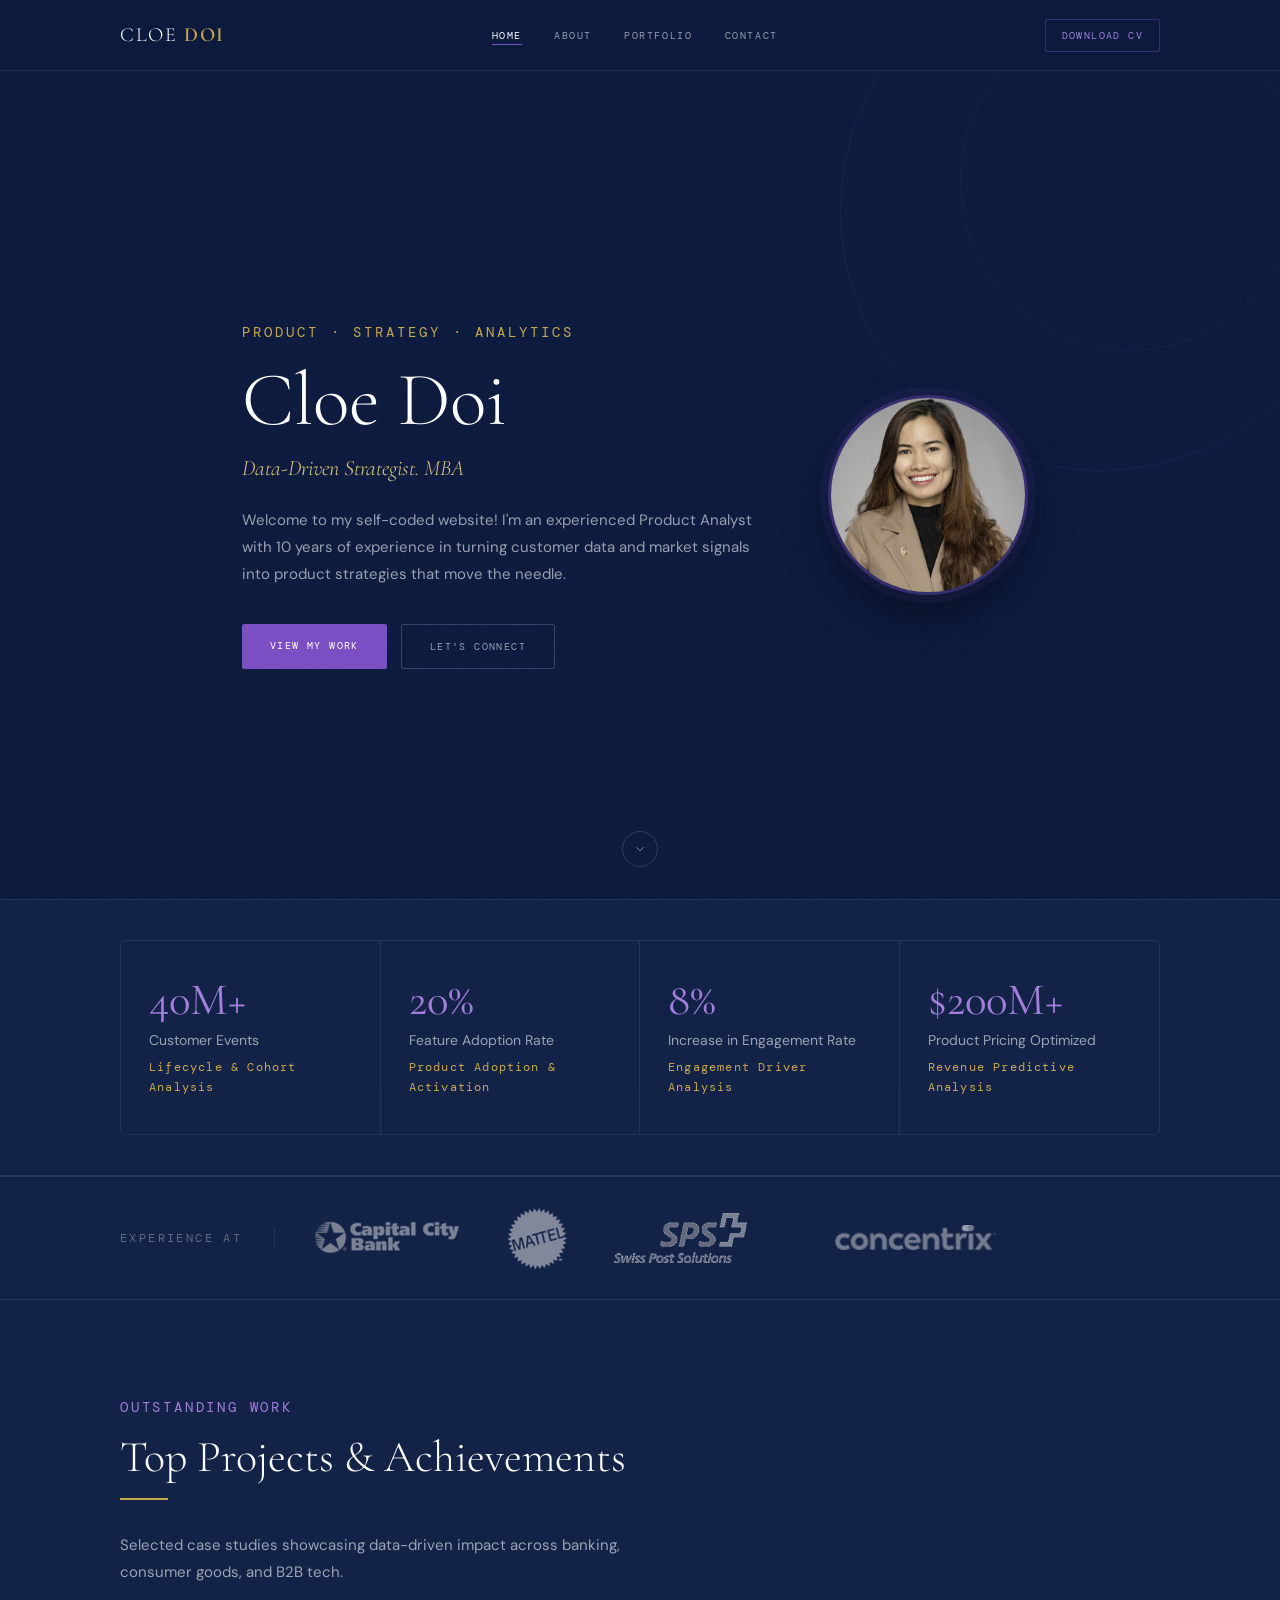
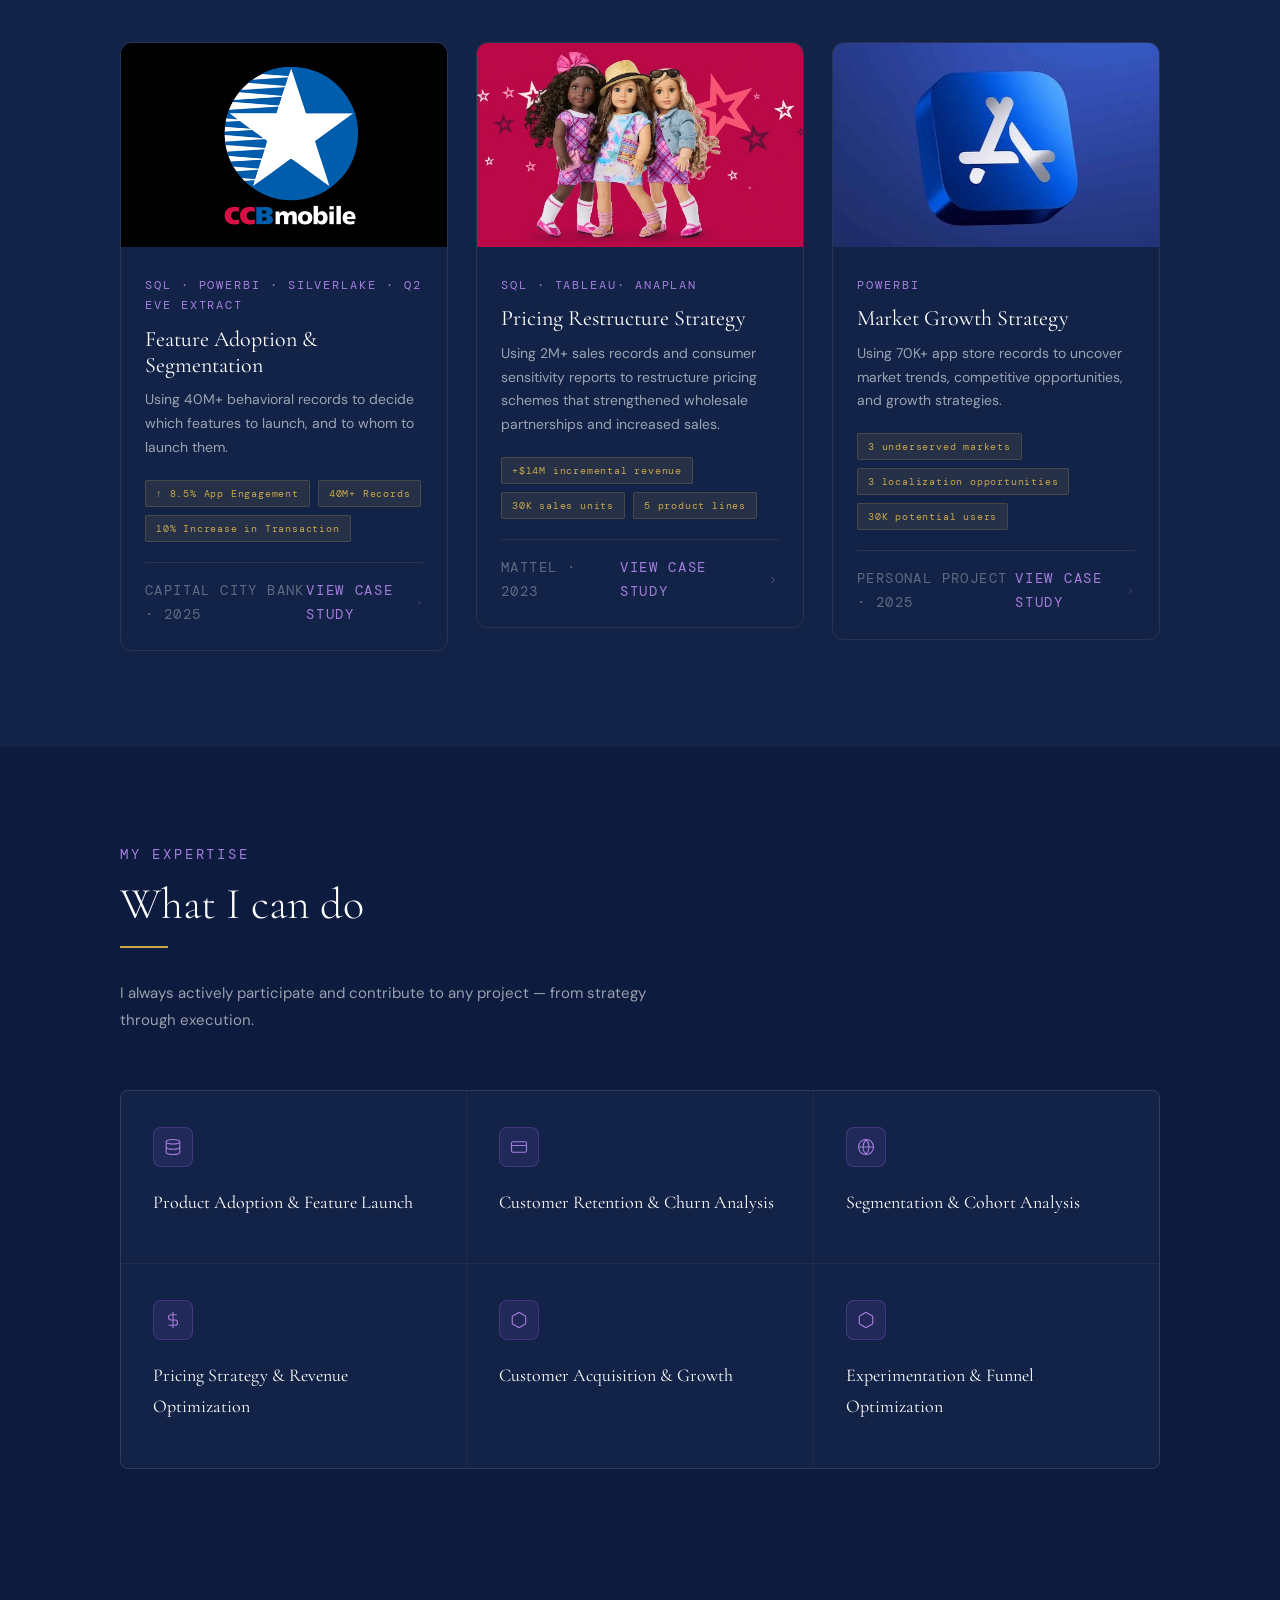
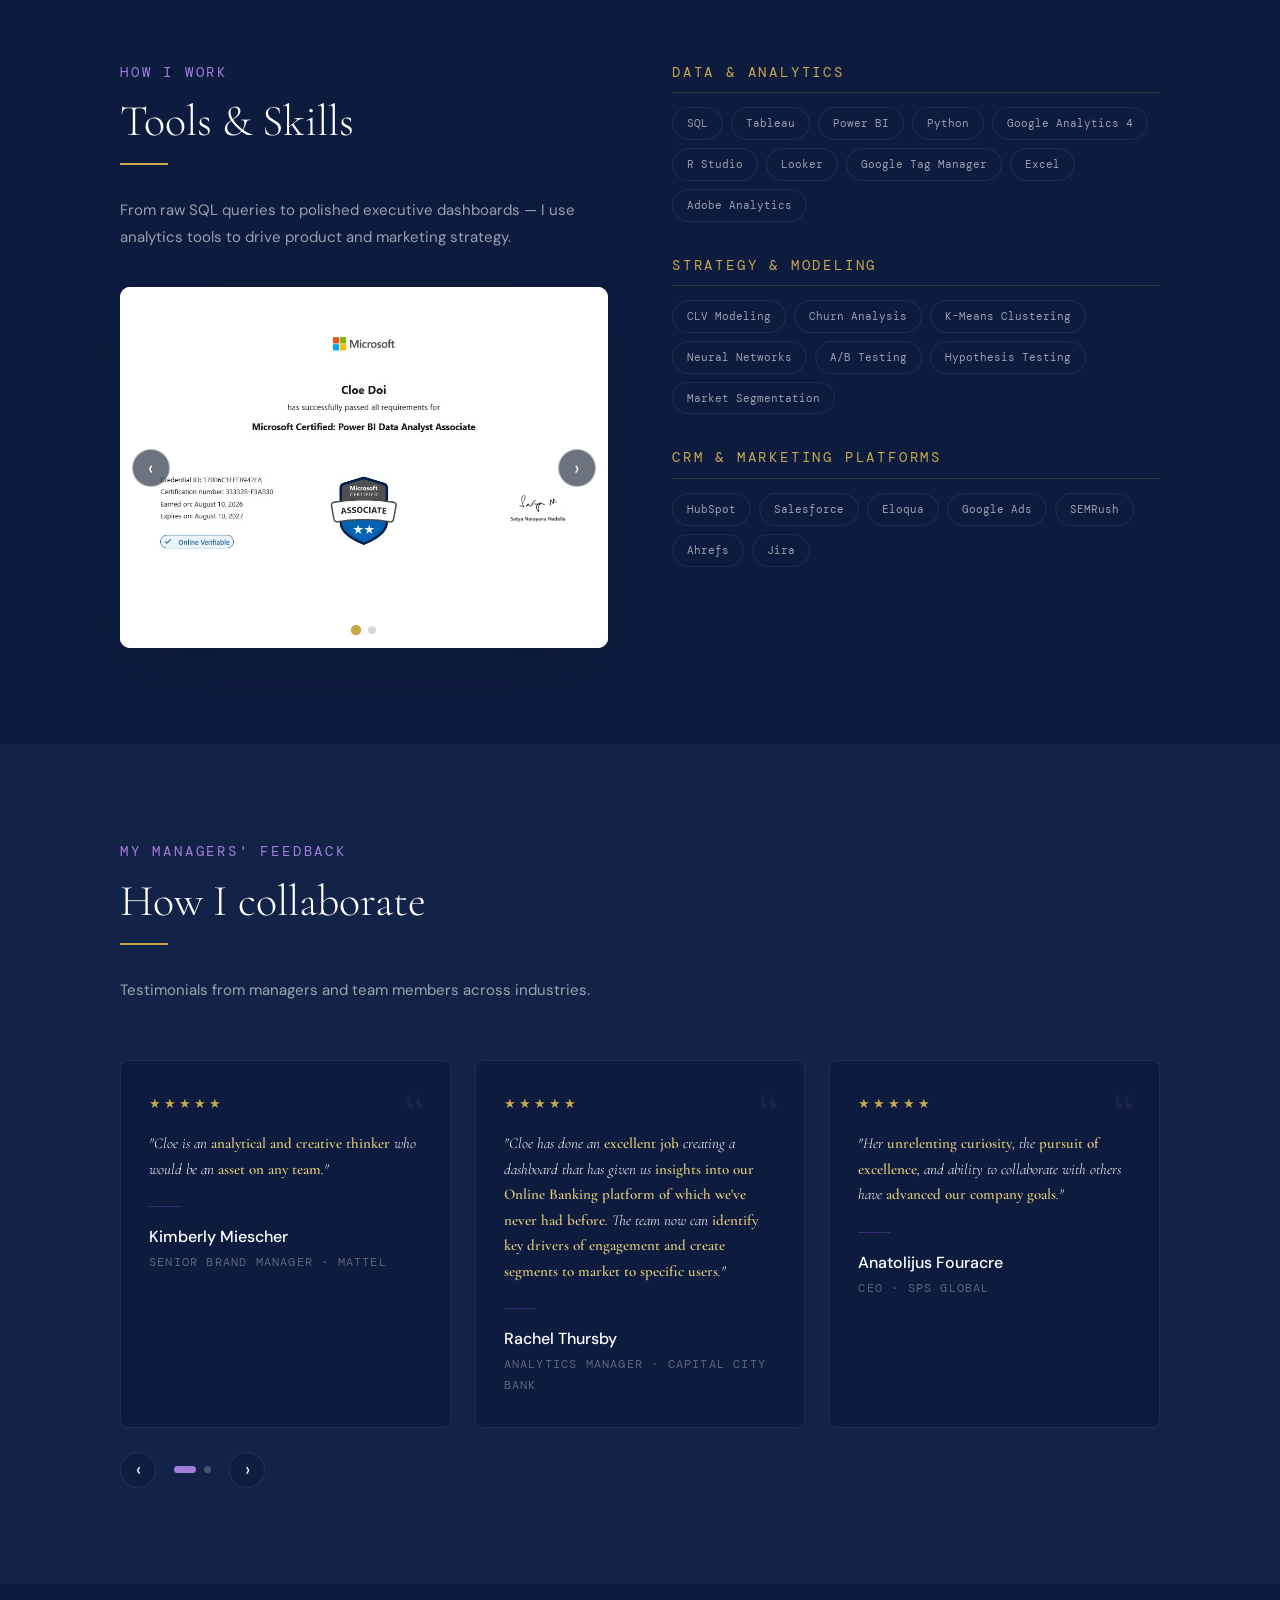
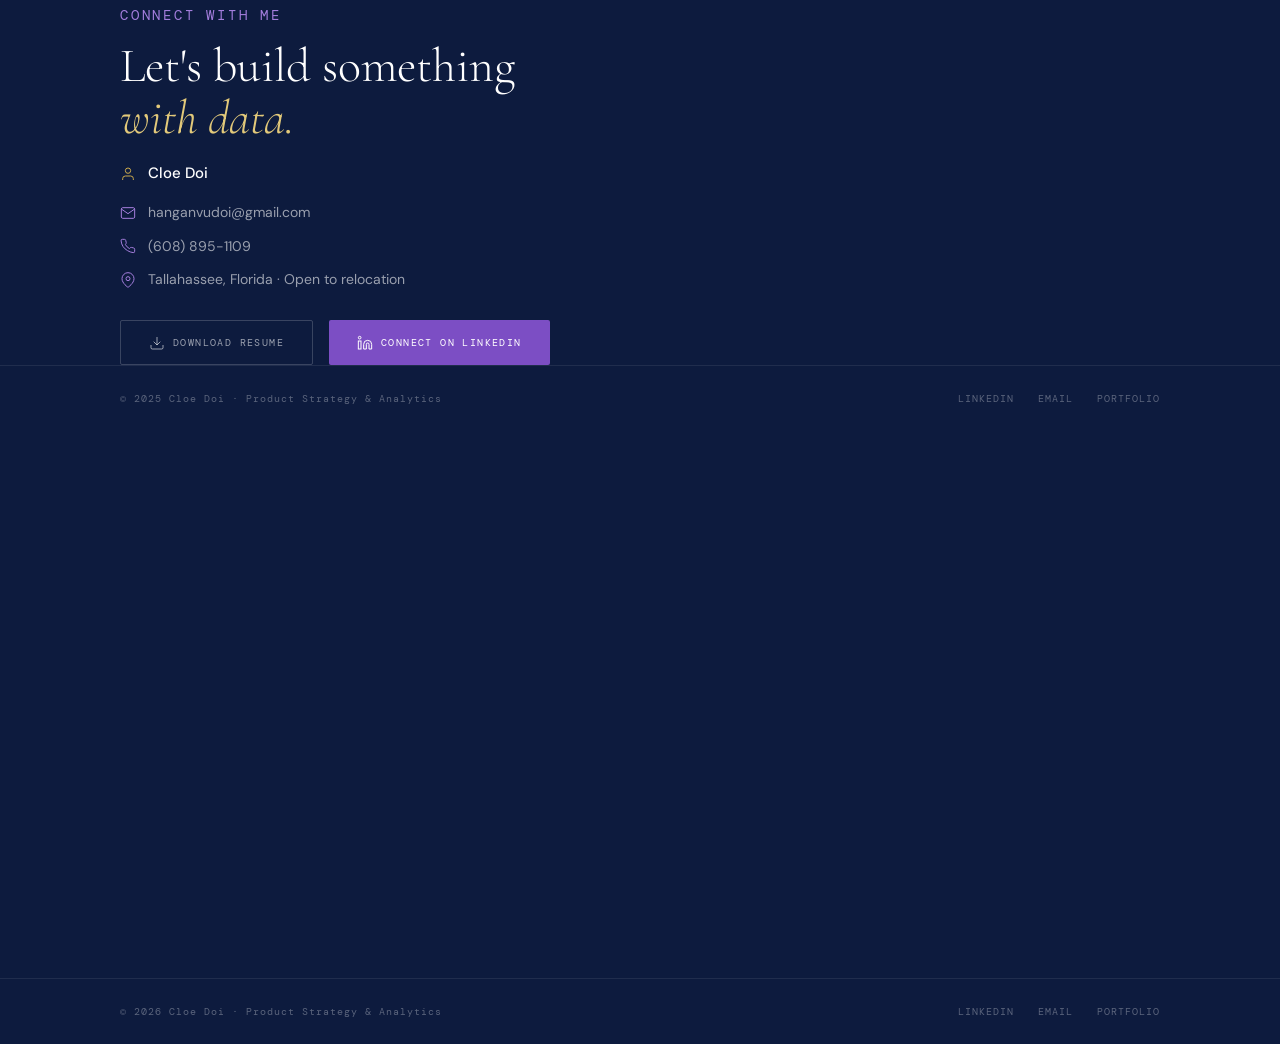
==== commit 936fcd0c: "Update index.html" ====
--- a/index.html
+++ b/index.html
@@ -186,7 +186,7 @@
           <div class="portfolio-card-body">
             <div class="portfolio-card-tag">PowerBI</div>
             <h3 class="portfolio-card-title">Market Growth Strategy</h3>
-            <p class="portfolio-card-desc">Using 70K app store records to analyze the market trends and identify opportunities for market entry and growth strategies</p>
+            <p class="portfolio-card-desc">Using 70K+ app store records to uncover market trends, competitive opportunities, and growth strategies.</p>
             <div class="portfolio-card-kpis"><span class="kpi-badge">3 underserved markets</span><span class="kpi-badge">3 localization opportunities</span><span class="kpi-badge">30K potential users</span></div>
             <div class="portfolio-card-footer">
               <span class="portfolio-card-company">Personal Project · 2025</span>
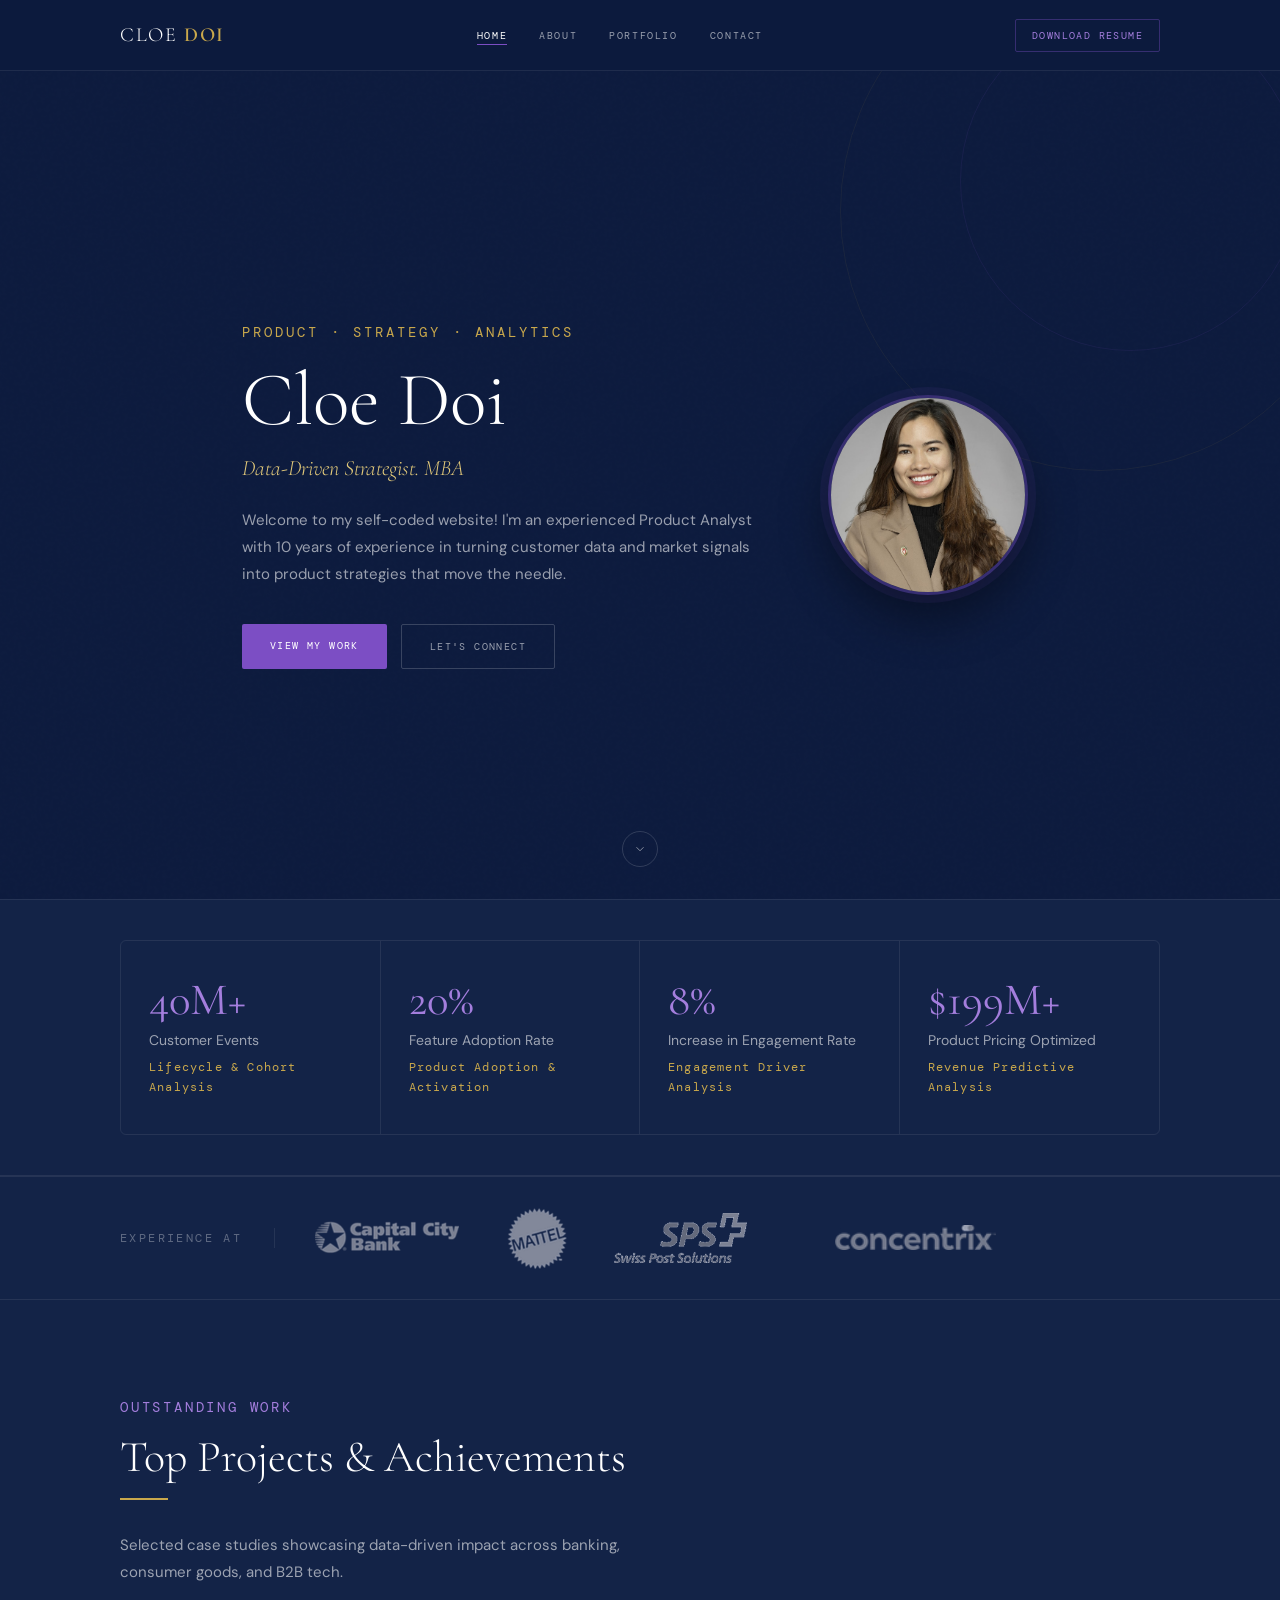
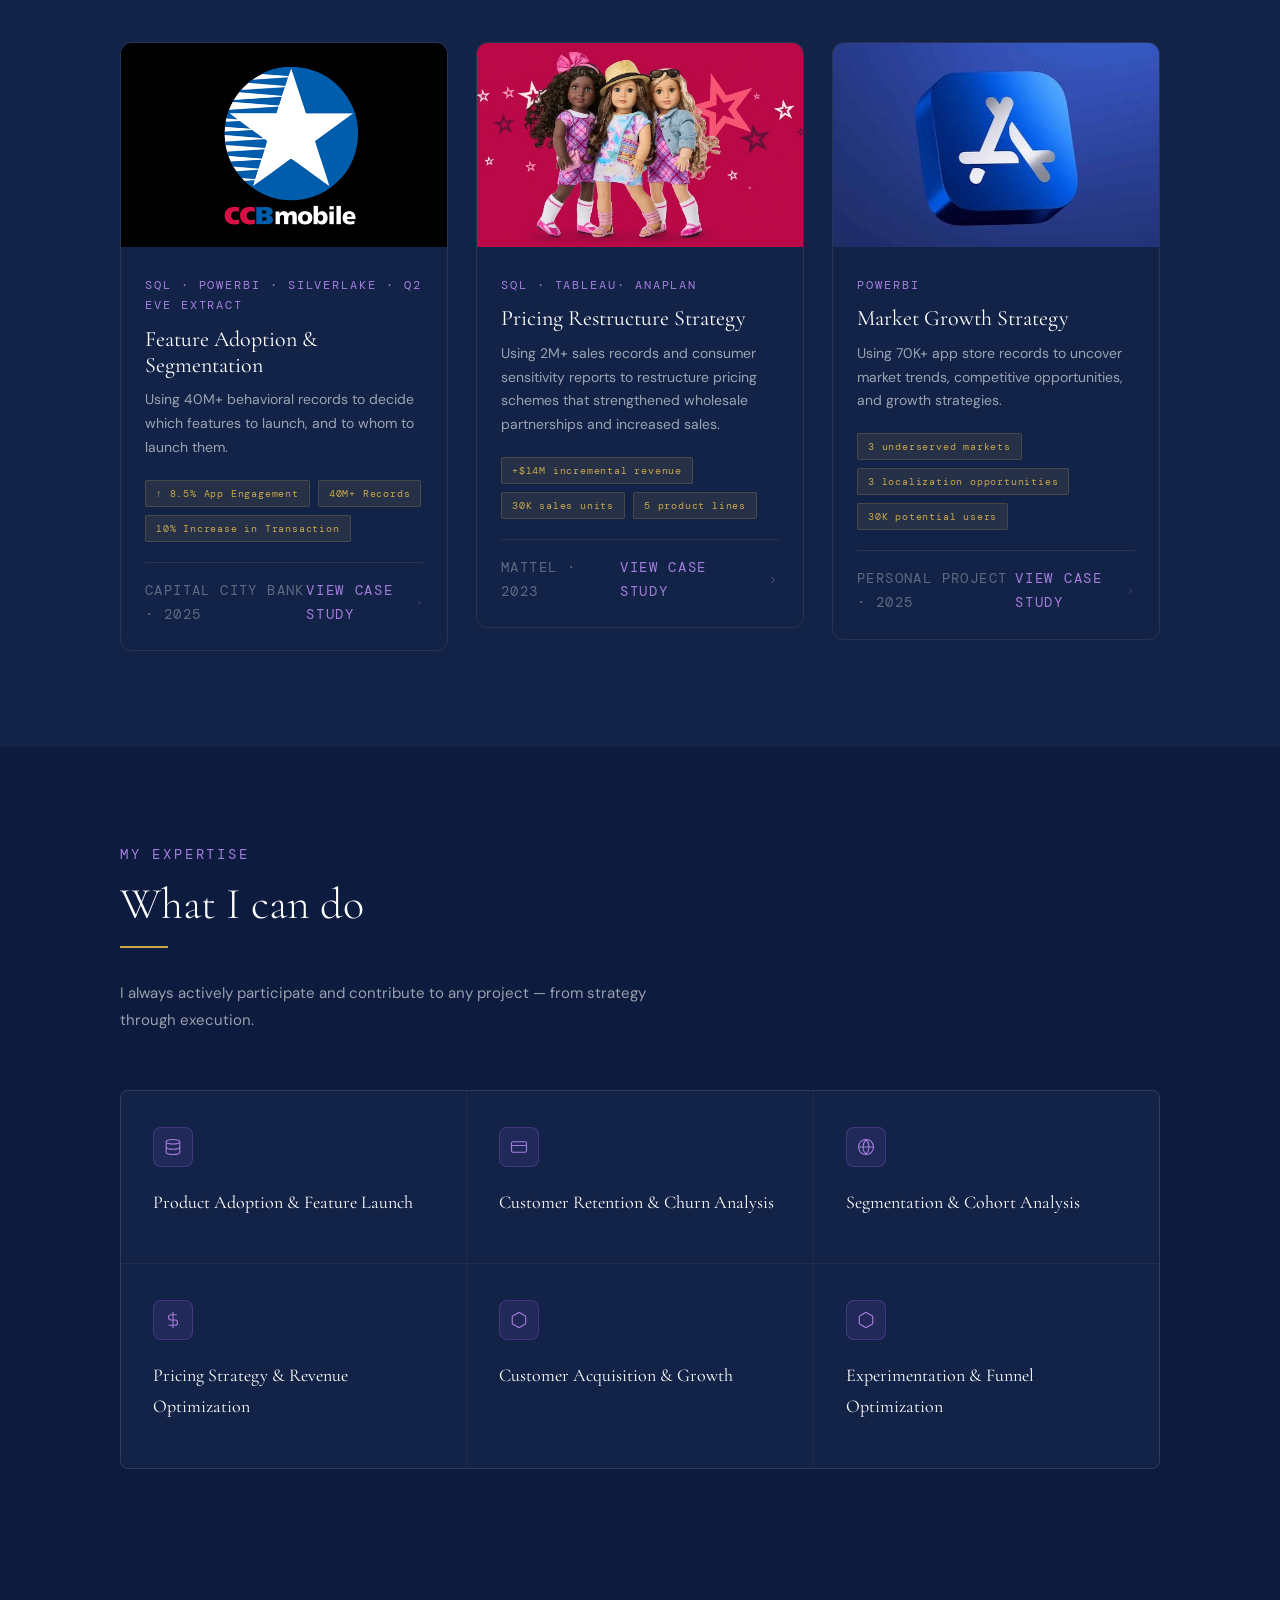
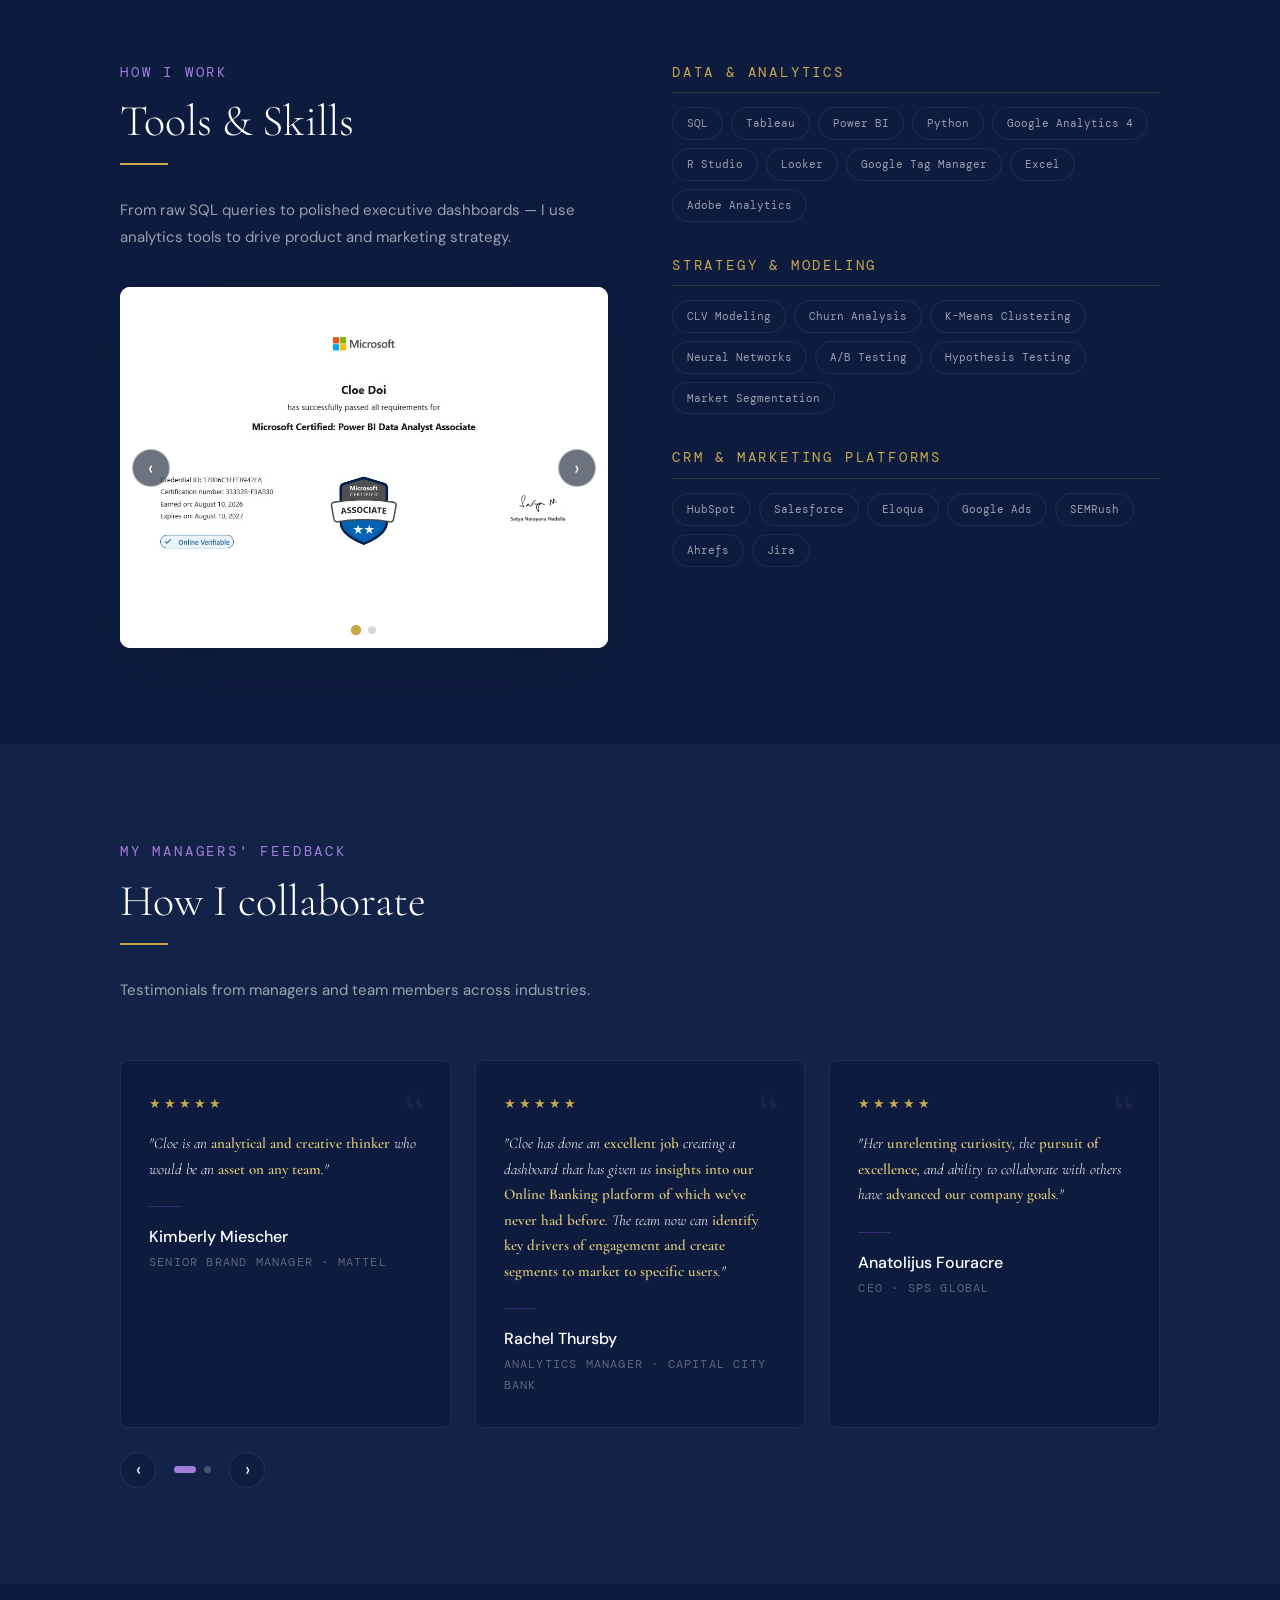
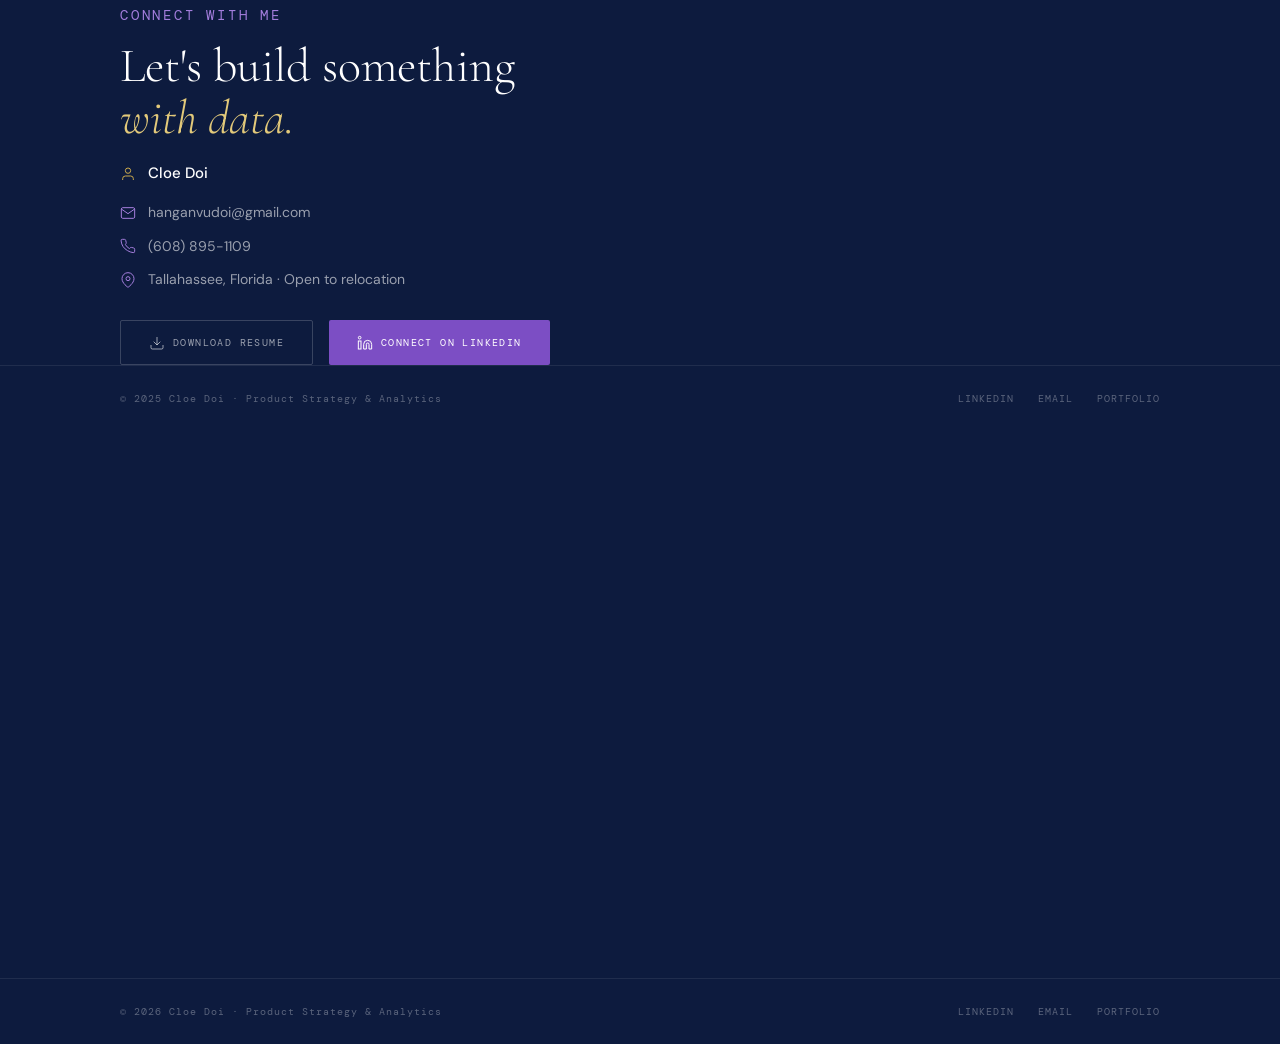
==== commit b9497580: "Add files via upload" ====
--- a/index.html
+++ b/index.html
@@ -1,6 +1,15 @@
 <!DOCTYPE html>
 <html lang="en">
 <head>
+<!-- Google tag (gtag.js) -->
+<script async src="https://www.googletagmanager.com/gtag/js?id=G-HHTVHP5T5R"></script>
+<script>
+  window.dataLayer = window.dataLayer || [];
+  function gtag(){dataLayer.push(arguments);}
+  gtag('js', new Date());
+
+  gtag('config', 'G-HHTVHP5T5R');
+</script>
 <meta charset="UTF-8">
 <meta name="viewport" content="width=device-width, initial-scale=1.0">
 <title>Cloe Doi — Product Strategy & Analytics</title>
@@ -392,7 +401,7 @@
         </div>
 
         <div class="contact-cta-row" style="display:flex;flex-wrap:wrap;gap:16px;margin-top:28px;">
-          <a href="assets/CloeDoi_Resume.pdf" target="_blank" rel="noopener" class="btn-ghost" style="display:inline-flex;align-items:center;gap:8px;">
+          <a href="assets/images/CloeDoi_Resume.pdf" target="_blank" rel="noopener" class="btn-ghost" style="display:inline-flex;align-items:center;gap:8px;">
             <svg viewBox="0 0 24 24" style="width:16px;height:16px;stroke:currentColor;fill:none;stroke-width:1.5;flex-shrink:0;"><path d="M21 15v4a2 2 0 0 1-2 2H5a2 2 0 0 1-2-2v-4"/><polyline points="7 10 12 15 17 10"/><line x1="12" y1="15" x2="12" y2="3"/></svg>
             Download Resume
           </a>
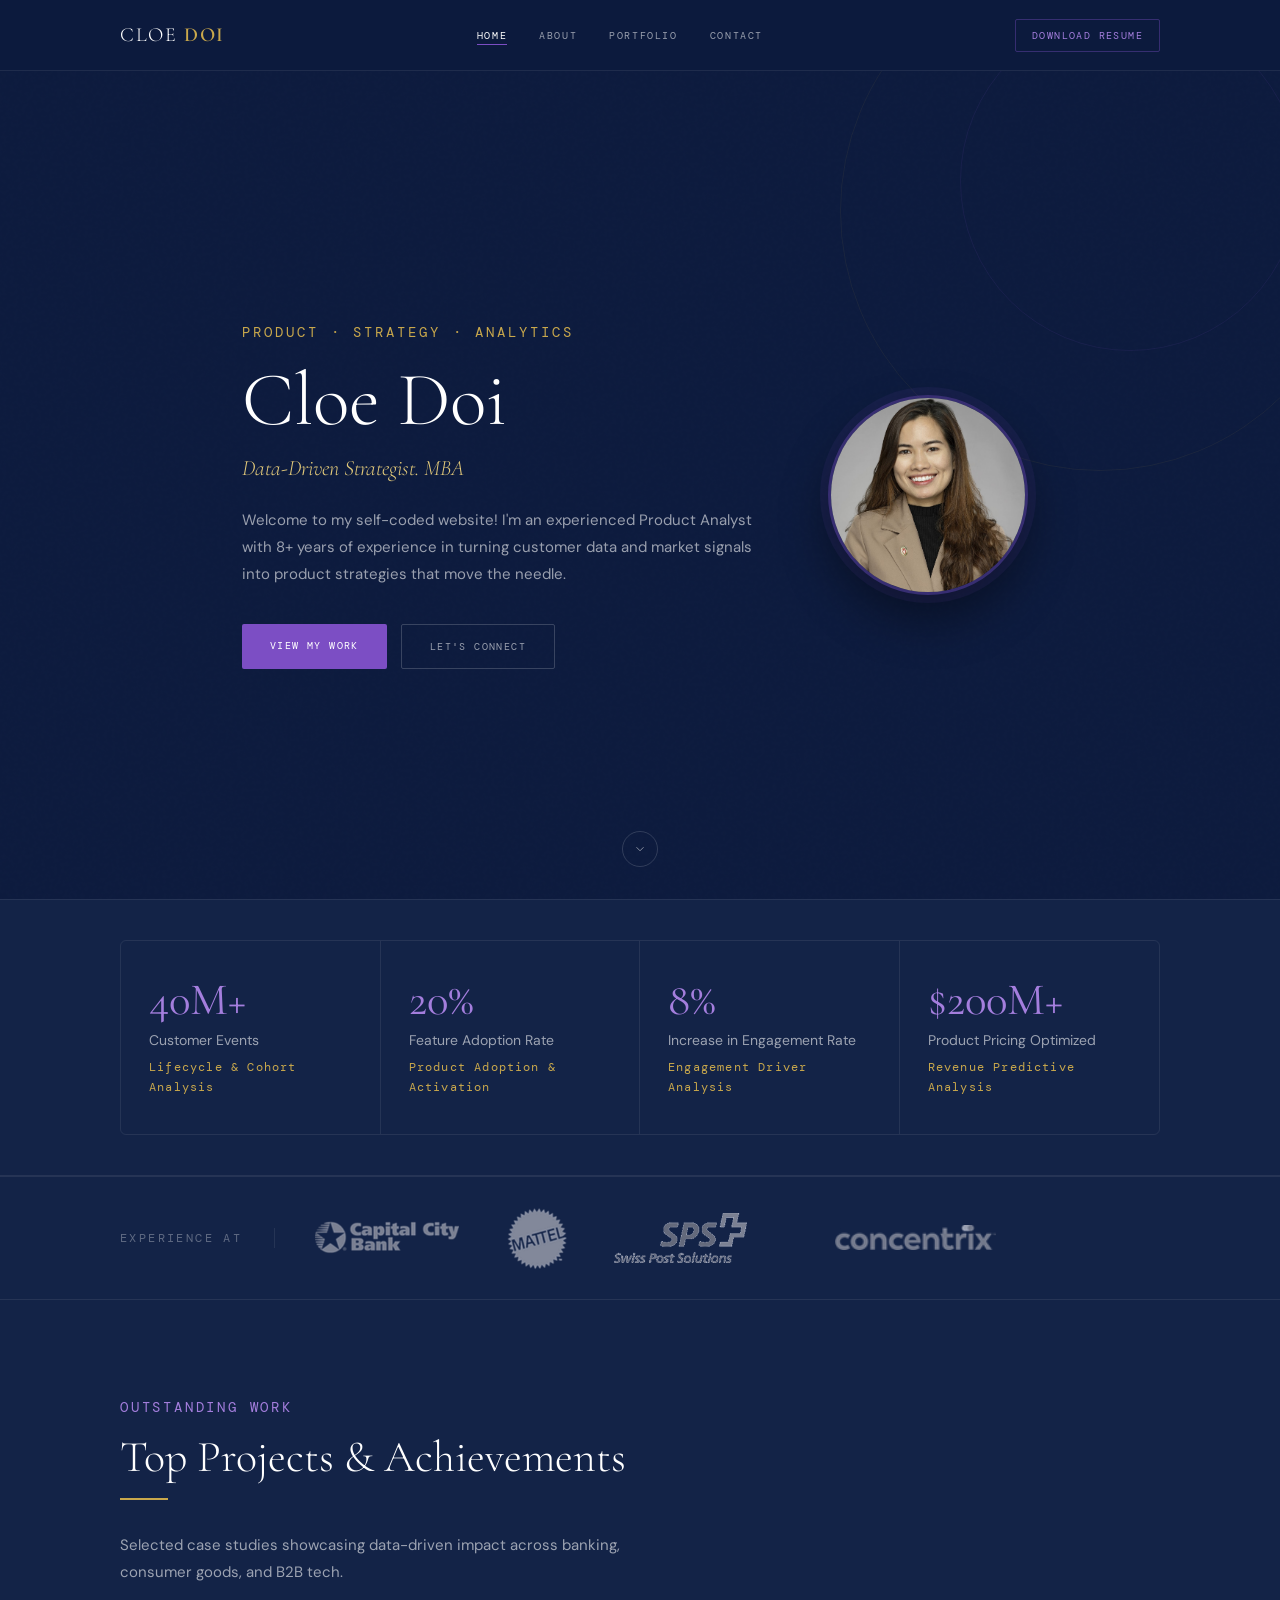
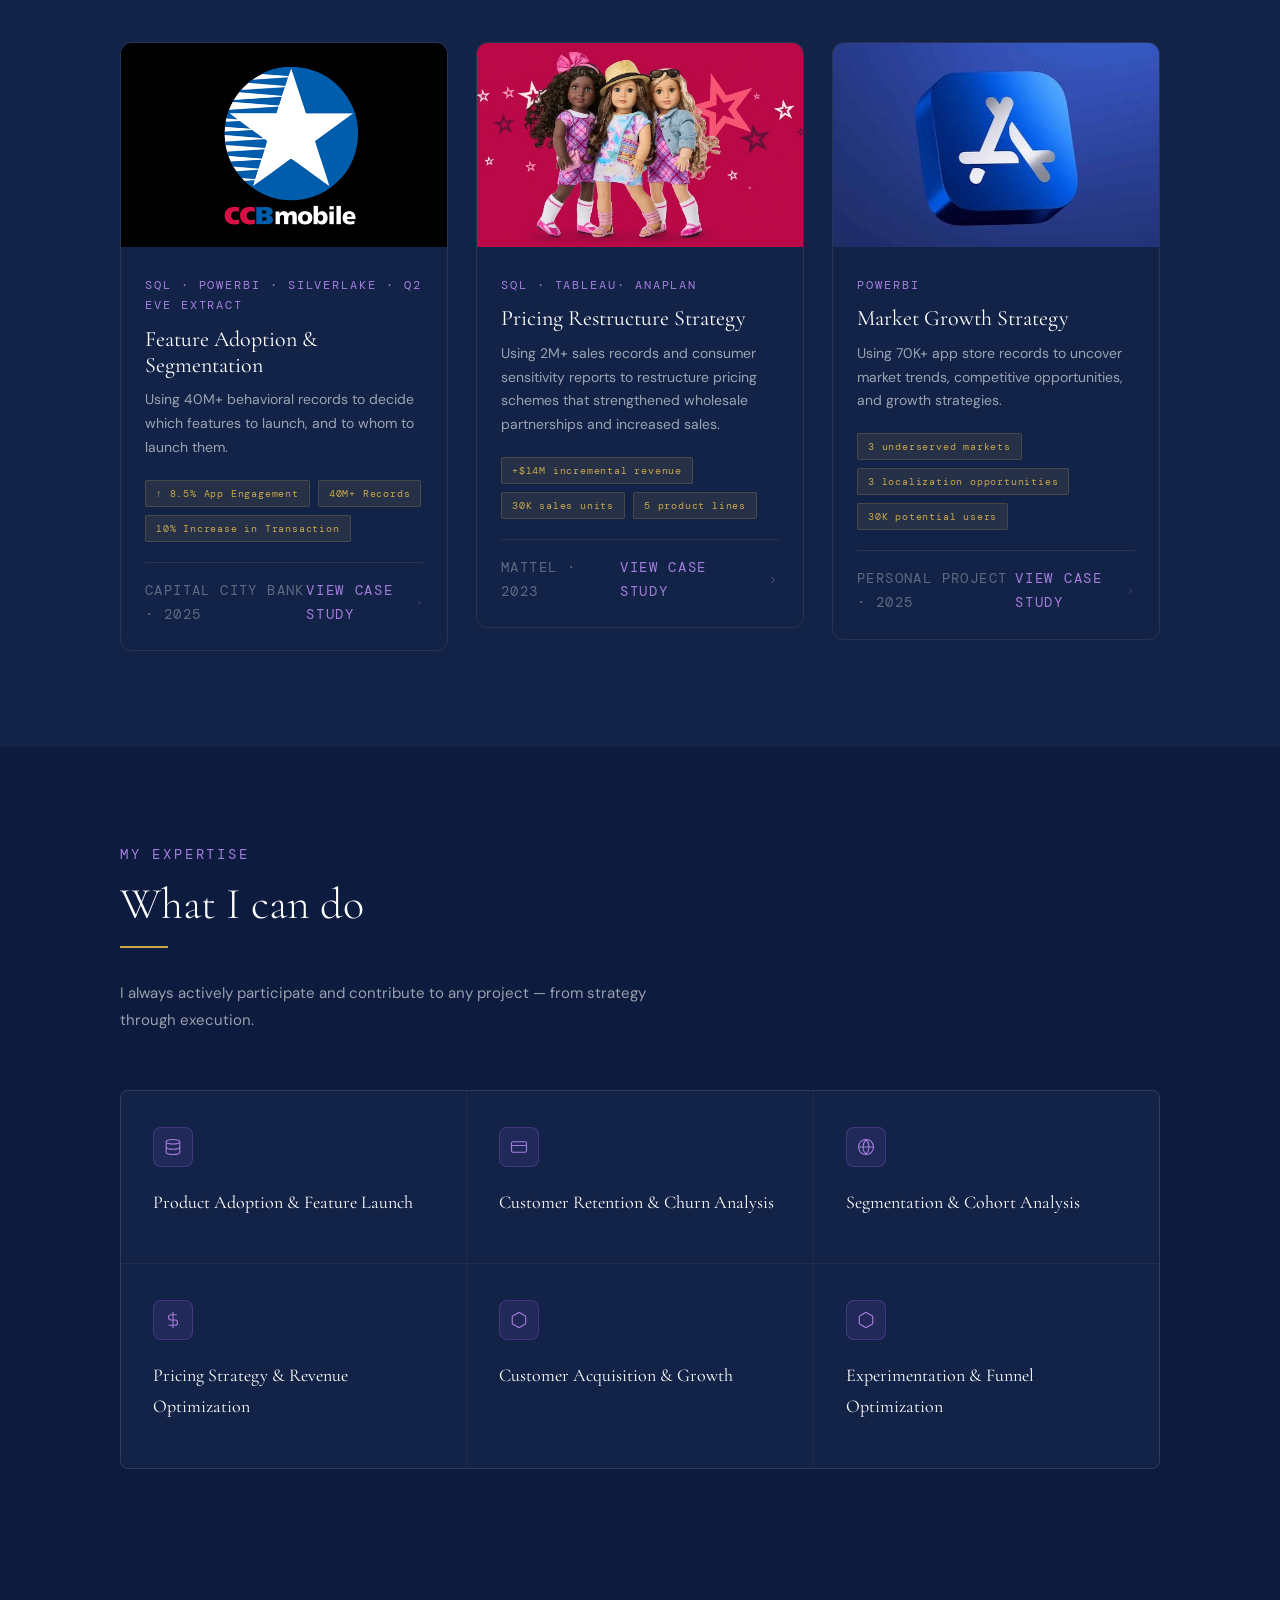
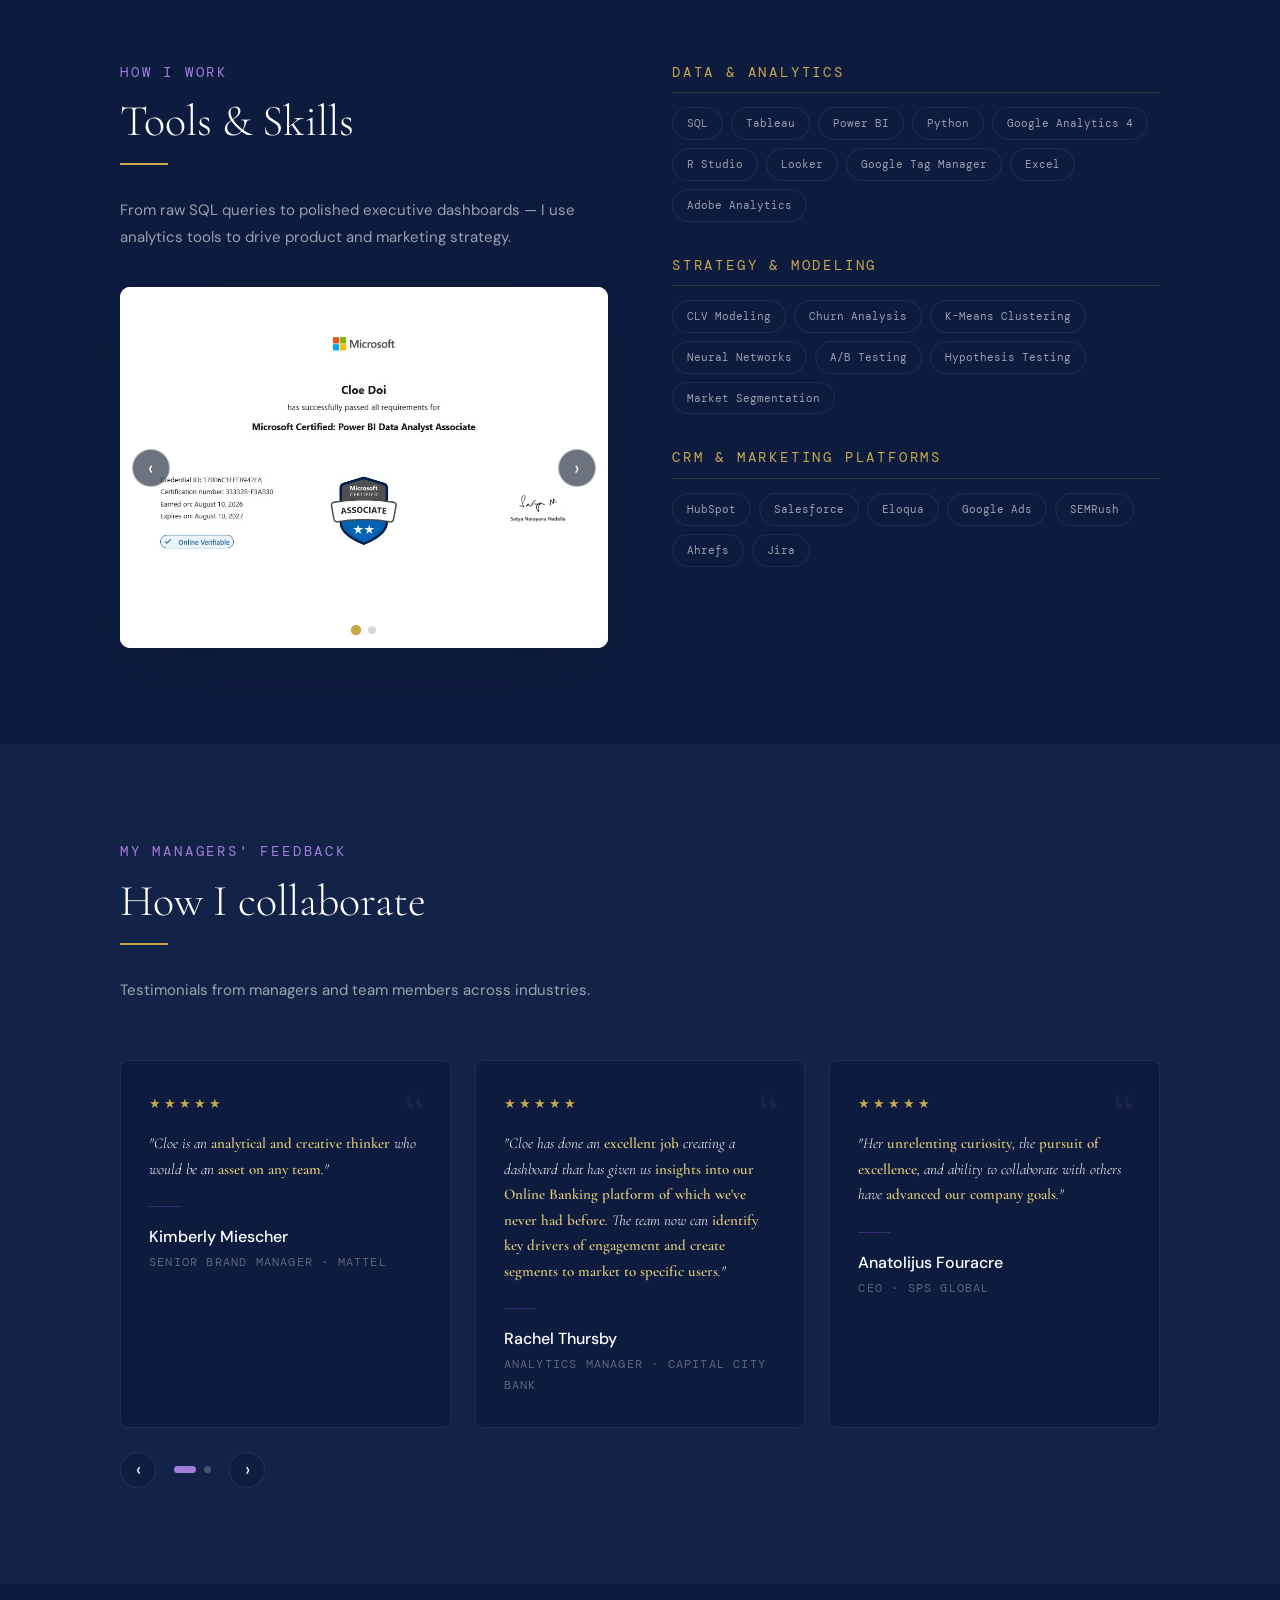
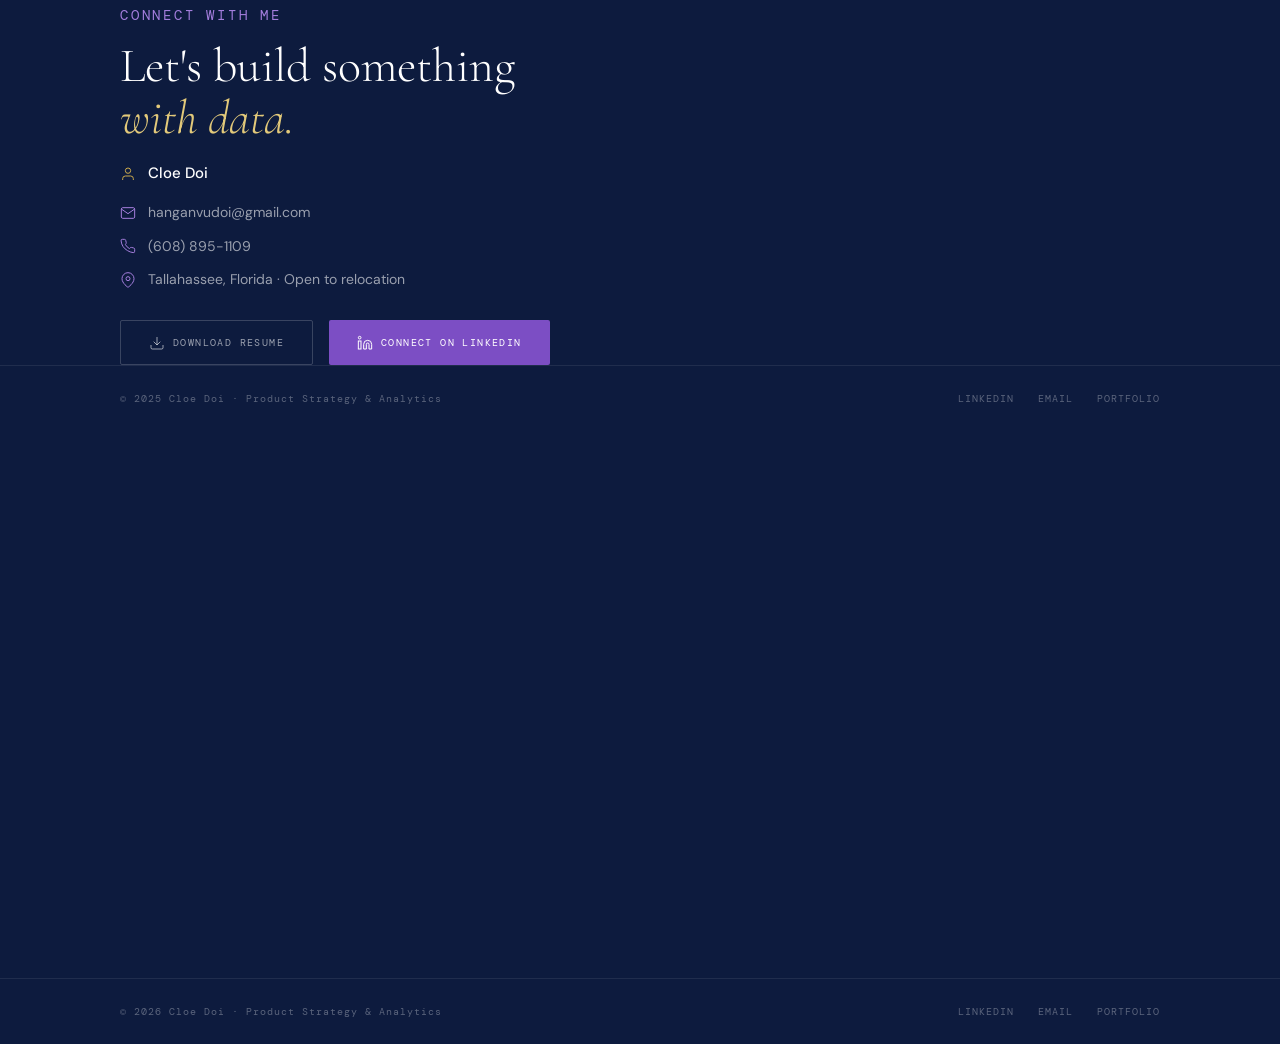
==== commit dbfb43c3: "Update index.html" ====
--- a/index.html
+++ b/index.html
@@ -72,7 +72,7 @@
         <div class="hero-eyebrow fade-up delay-1">Product · Strategy · Analytics</div>
         <h1 class="hero-name fade-up delay-2">Cloe Doi</h1>
         <p class="hero-title fade-up delay-3">Data-Driven Strategist. MBA</p>
-        <p class="hero-desc fade-up delay-4">Welcome to my self-coded website! I'm an experienced Product Analyst with 10 years of experience in turning customer data and market signals into product strategies that move the needle.</p>
+        <p class="hero-desc fade-up delay-4">Welcome to my self-coded website! I'm an experienced Product Analyst with 8+ years of experience in turning customer data and market signals into product strategies that move the needle.</p>
         <div class="hero-btns fade-up delay-5">
           <a href="https://cdoi90.github.io/portfolio.html" class="btn-primary">View My Work</a>
           <a href="#contact" class="btn-ghost">Let's Connect</a>
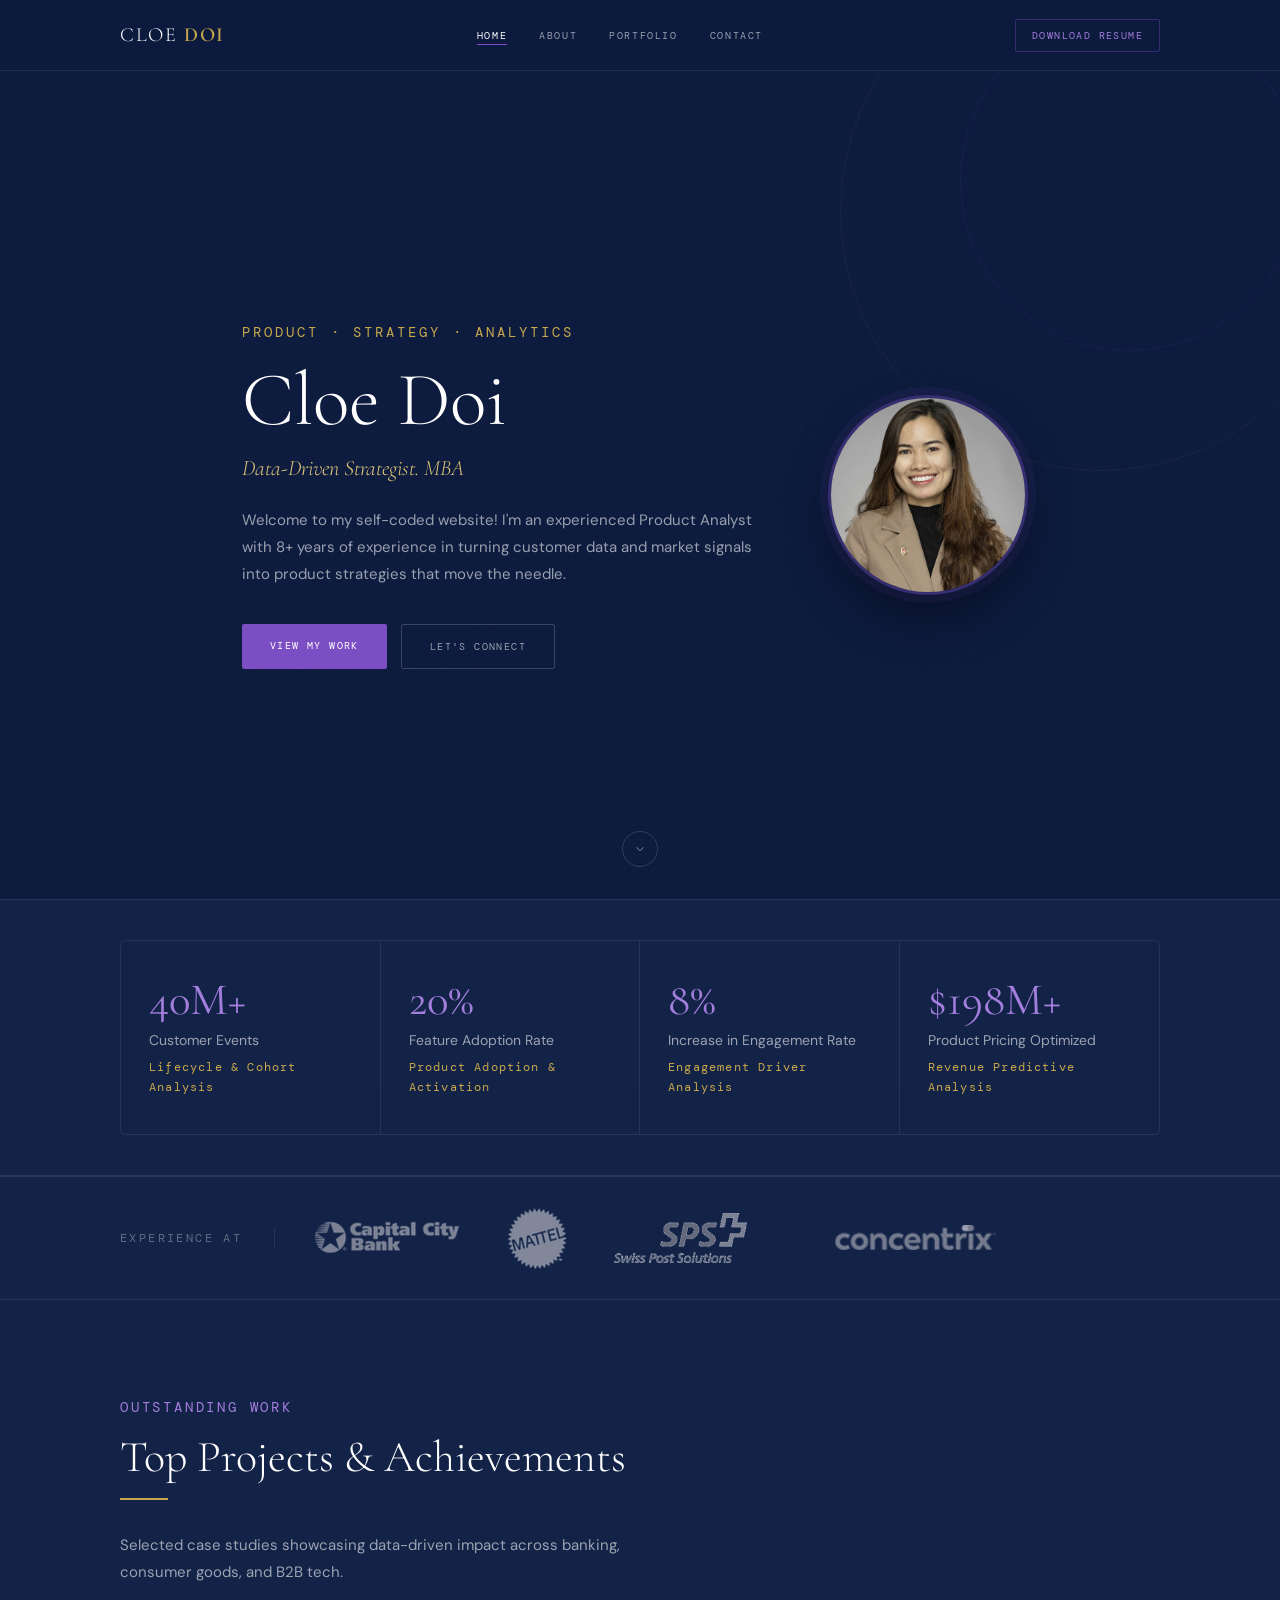
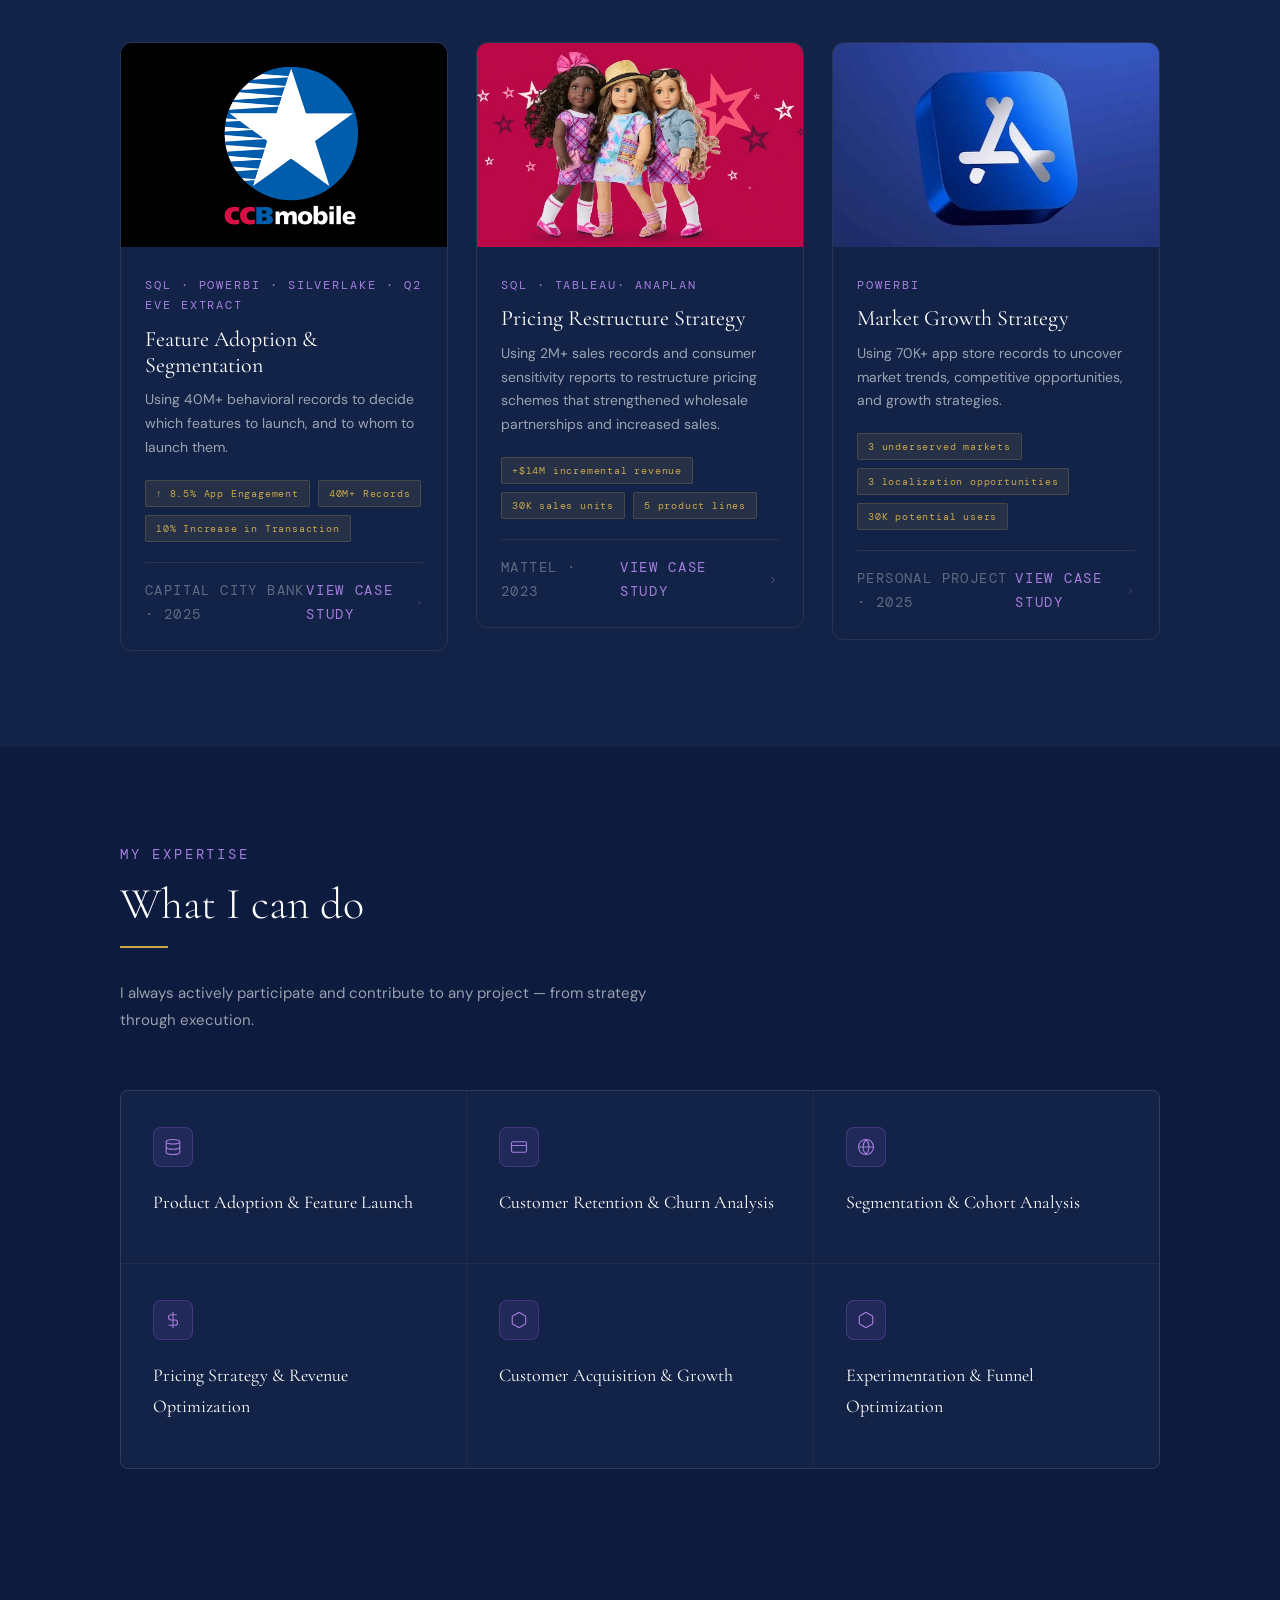
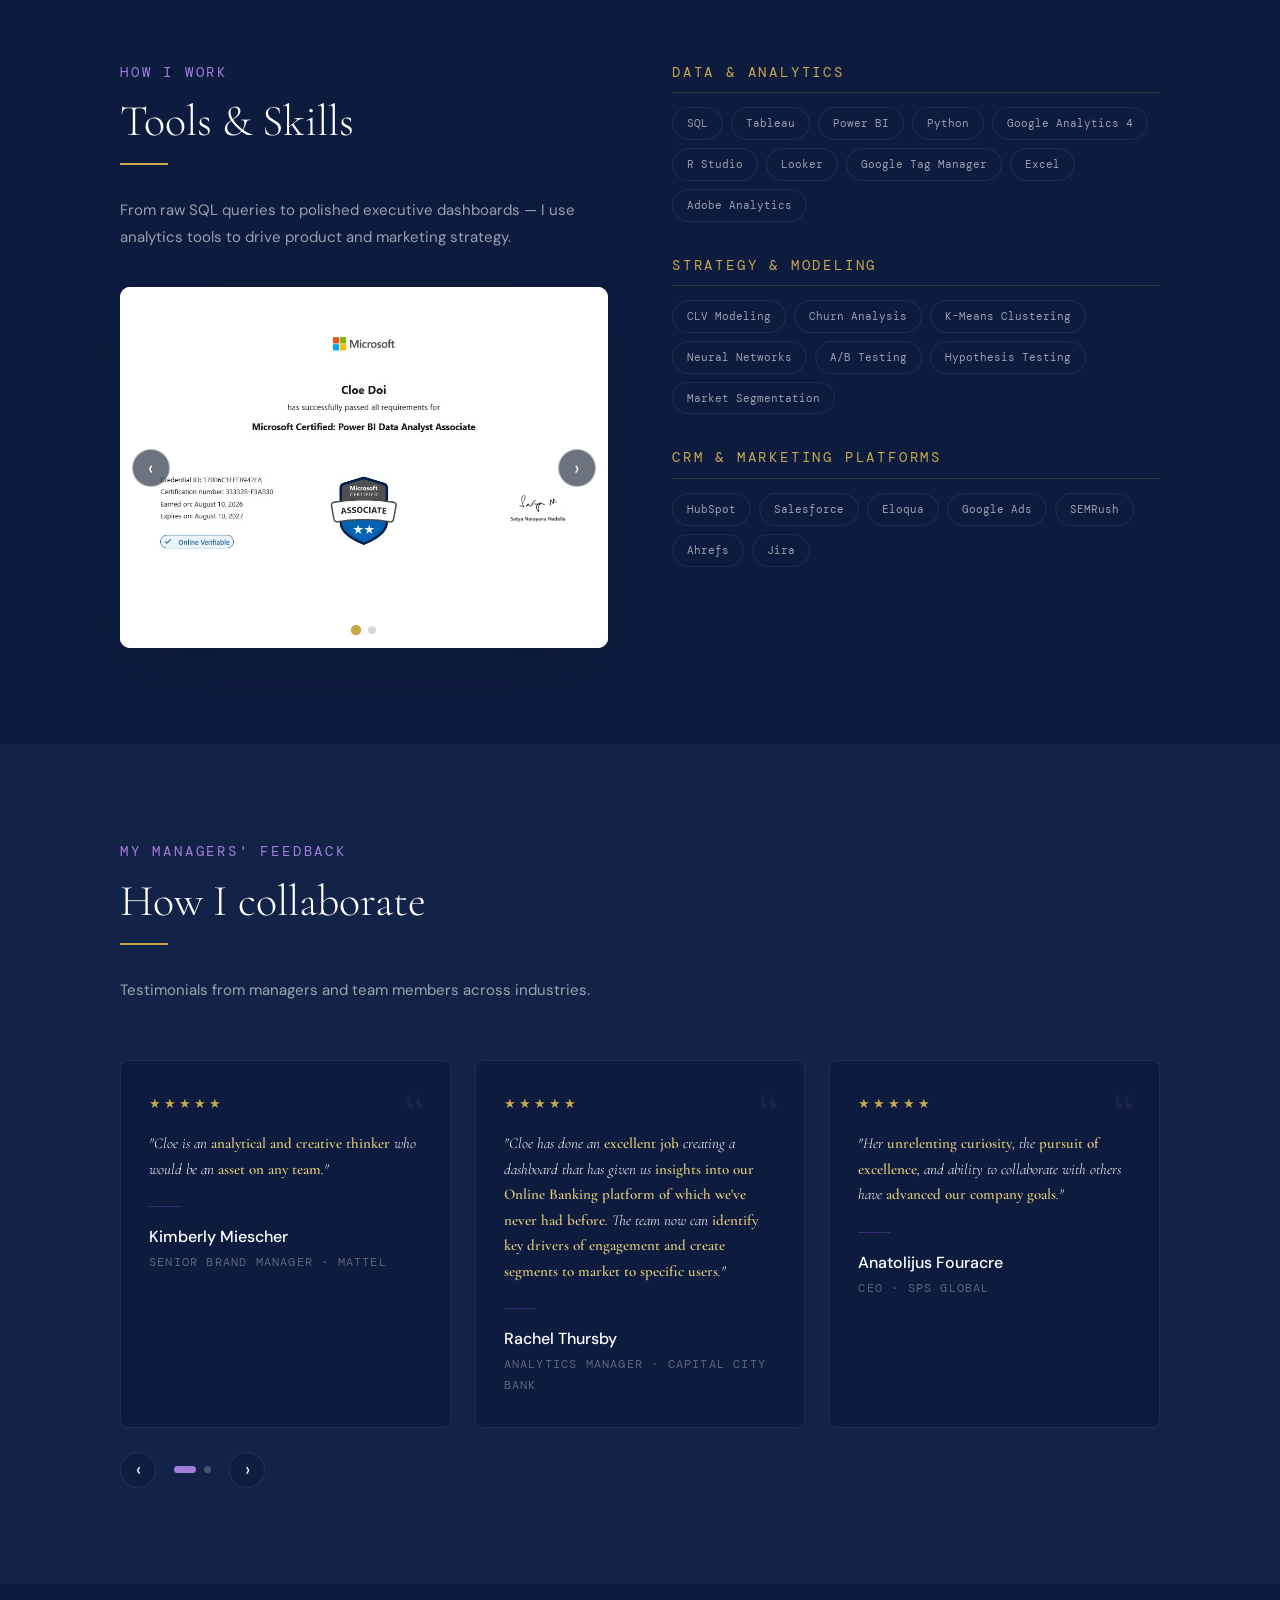
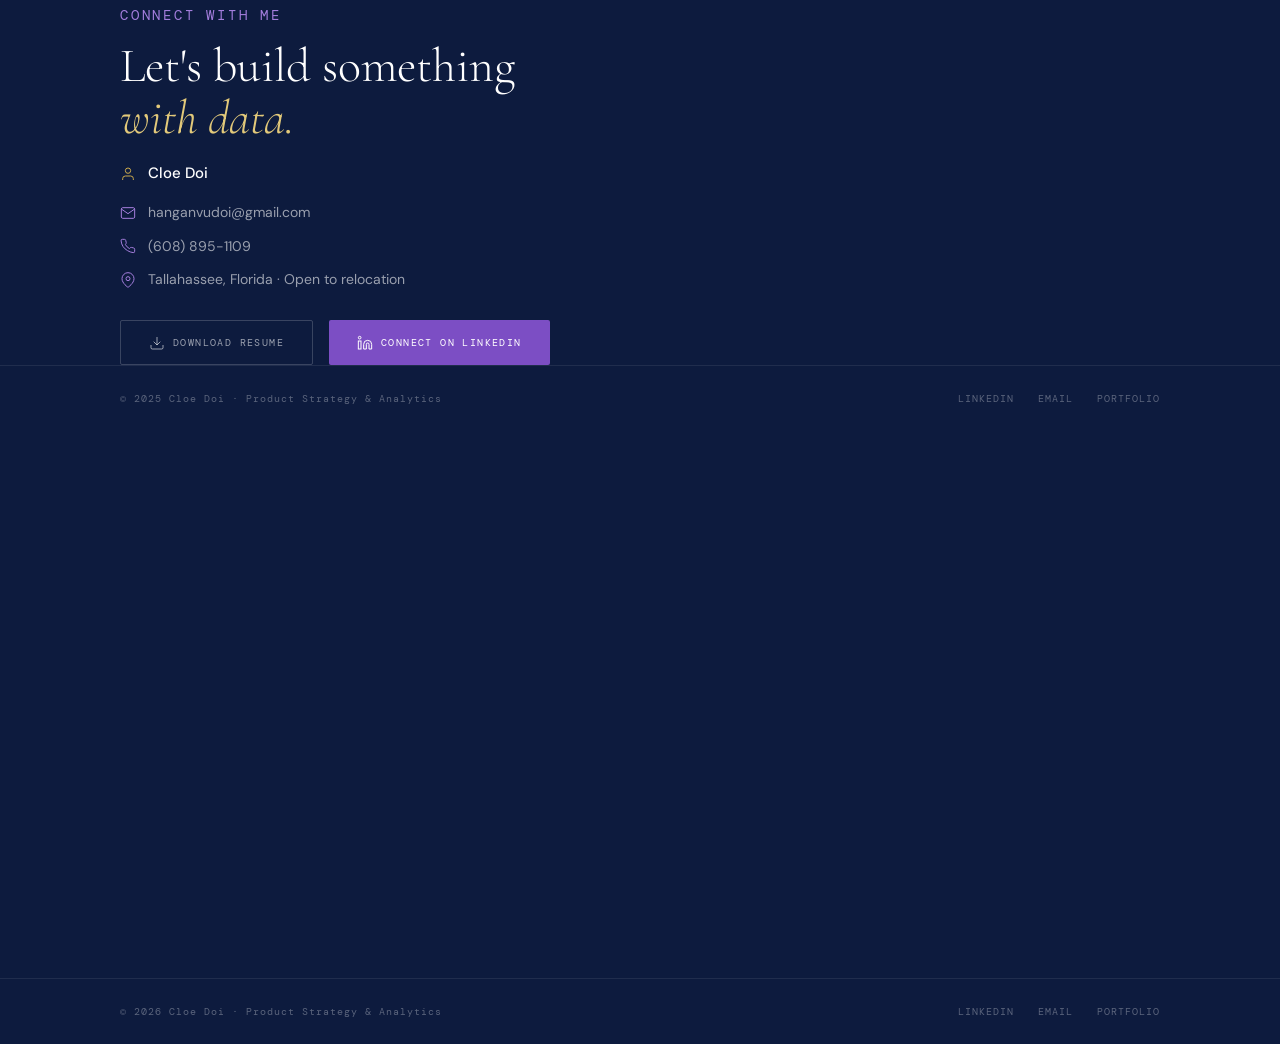
==== commit 6a967c29: "Update index.html" ====
--- a/index.html
+++ b/index.html
@@ -13,7 +13,7 @@
 <meta charset="UTF-8">
 <meta name="viewport" content="width=device-width, initial-scale=1.0">
 <title>Cloe Doi — Product Strategy & Analytics</title>
-<meta name="description" content="Cloe Doi — Data-Driven Product Strategist in Fintech & Financial Services. MBA, MS Data Science & AI. 10 years in banking, consumer goods, and B2B tech.">
+<meta name="description" content="Cloe Doi — Data-Driven Product Strategist in Fintech & Financial Services. MBA, MS Data Science & AI. 8+ years in banking, consumer goods, and B2B tech.">
 <link rel="preconnect" href="https://fonts.googleapis.com">
 <link rel="preconnect" href="https://fonts.gstatic.com" crossorigin>
 <link href="https://fonts.googleapis.com/css2?family=Cormorant+Garamond:ital,wght@0,300;0,400;0,600;1,300;1,400;1,600&family=DM+Mono:wght@300;400;500&family=DM+Sans:ital,wght@0,300;0,400;0,500;1,400&display=swap" rel="stylesheet">
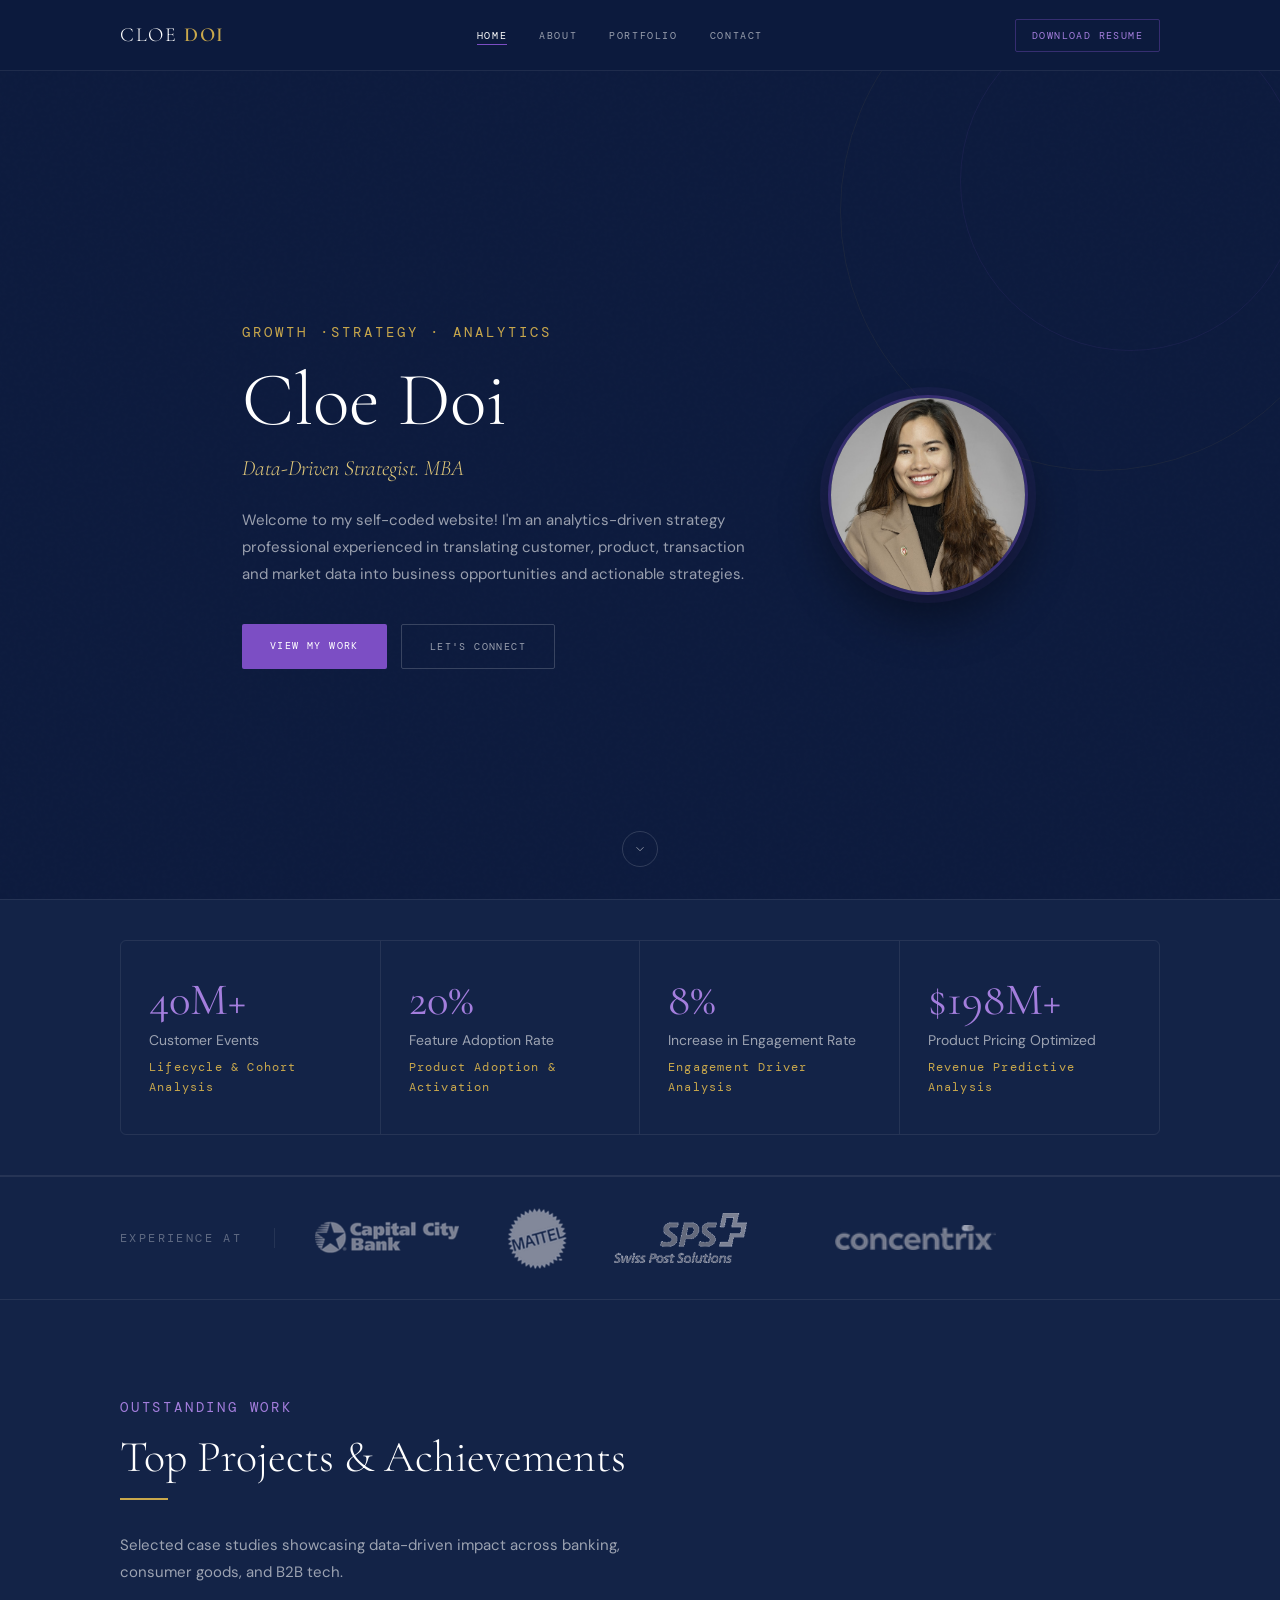
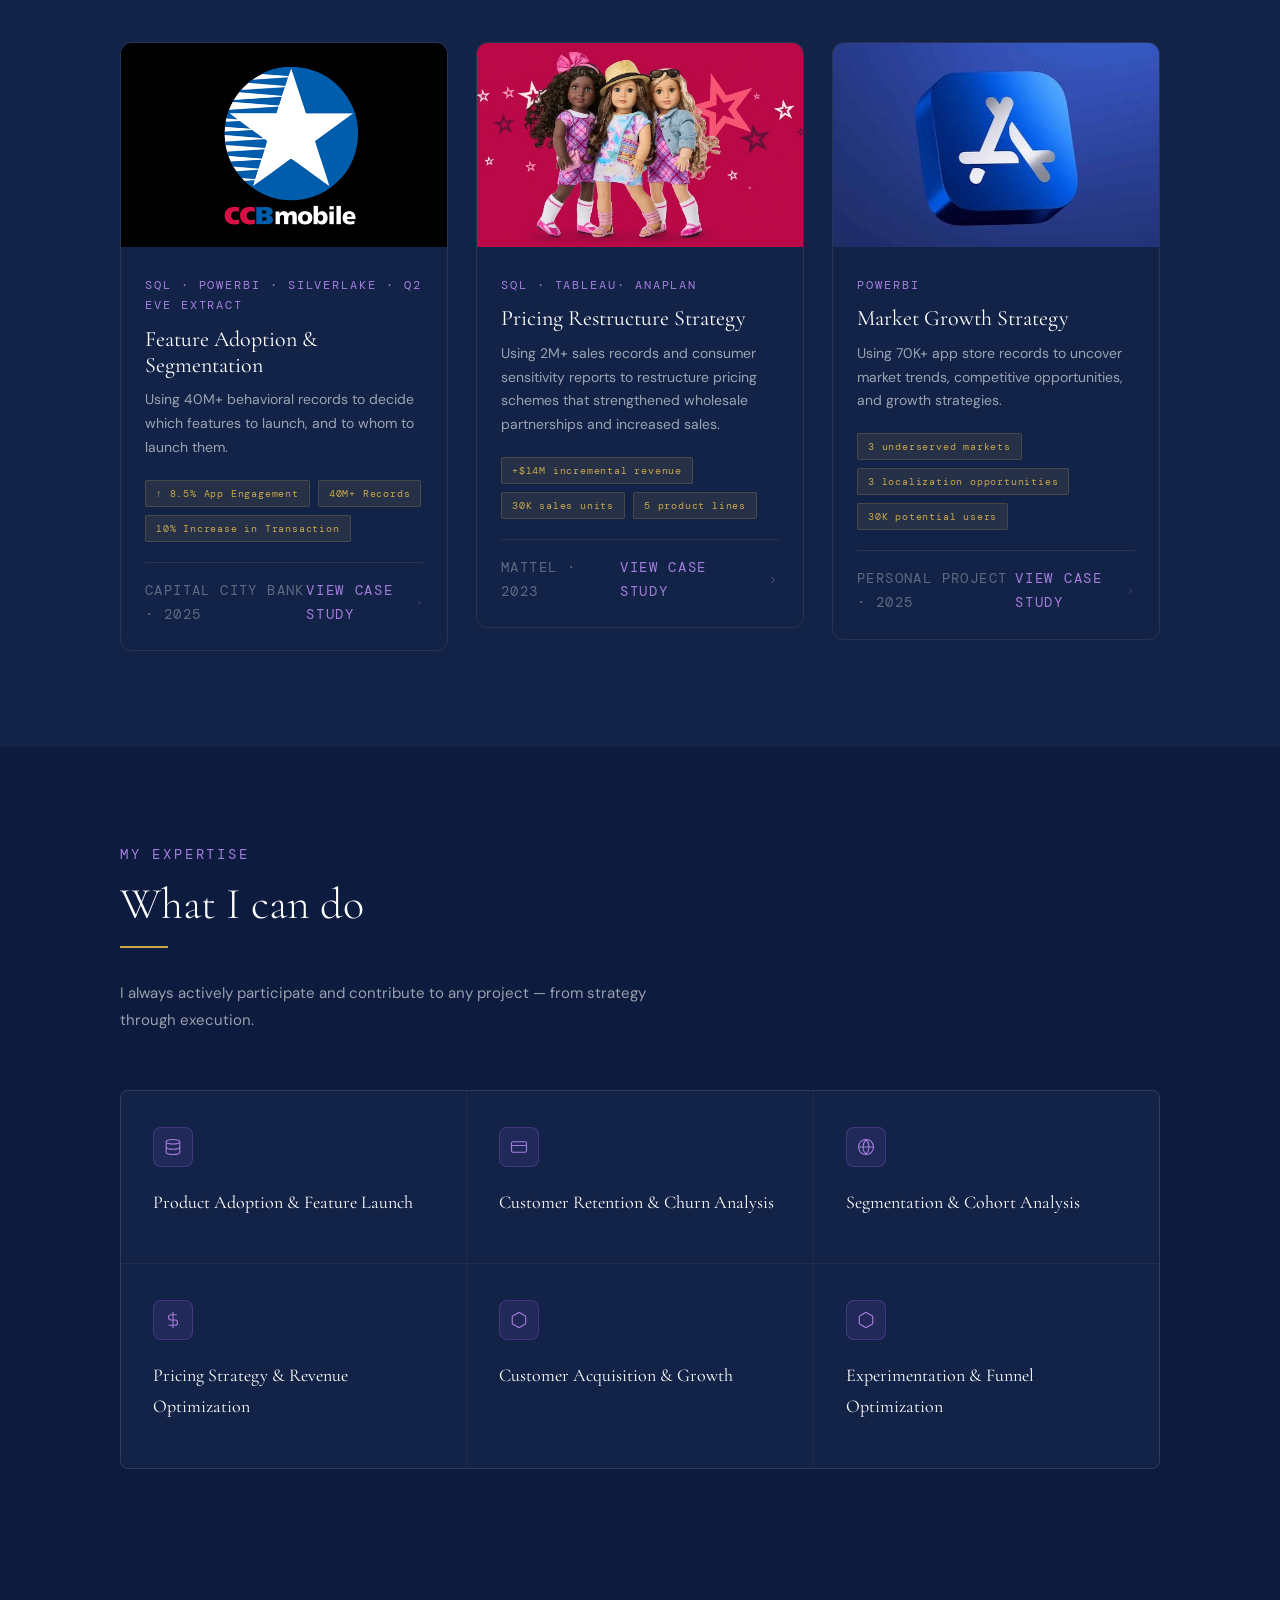
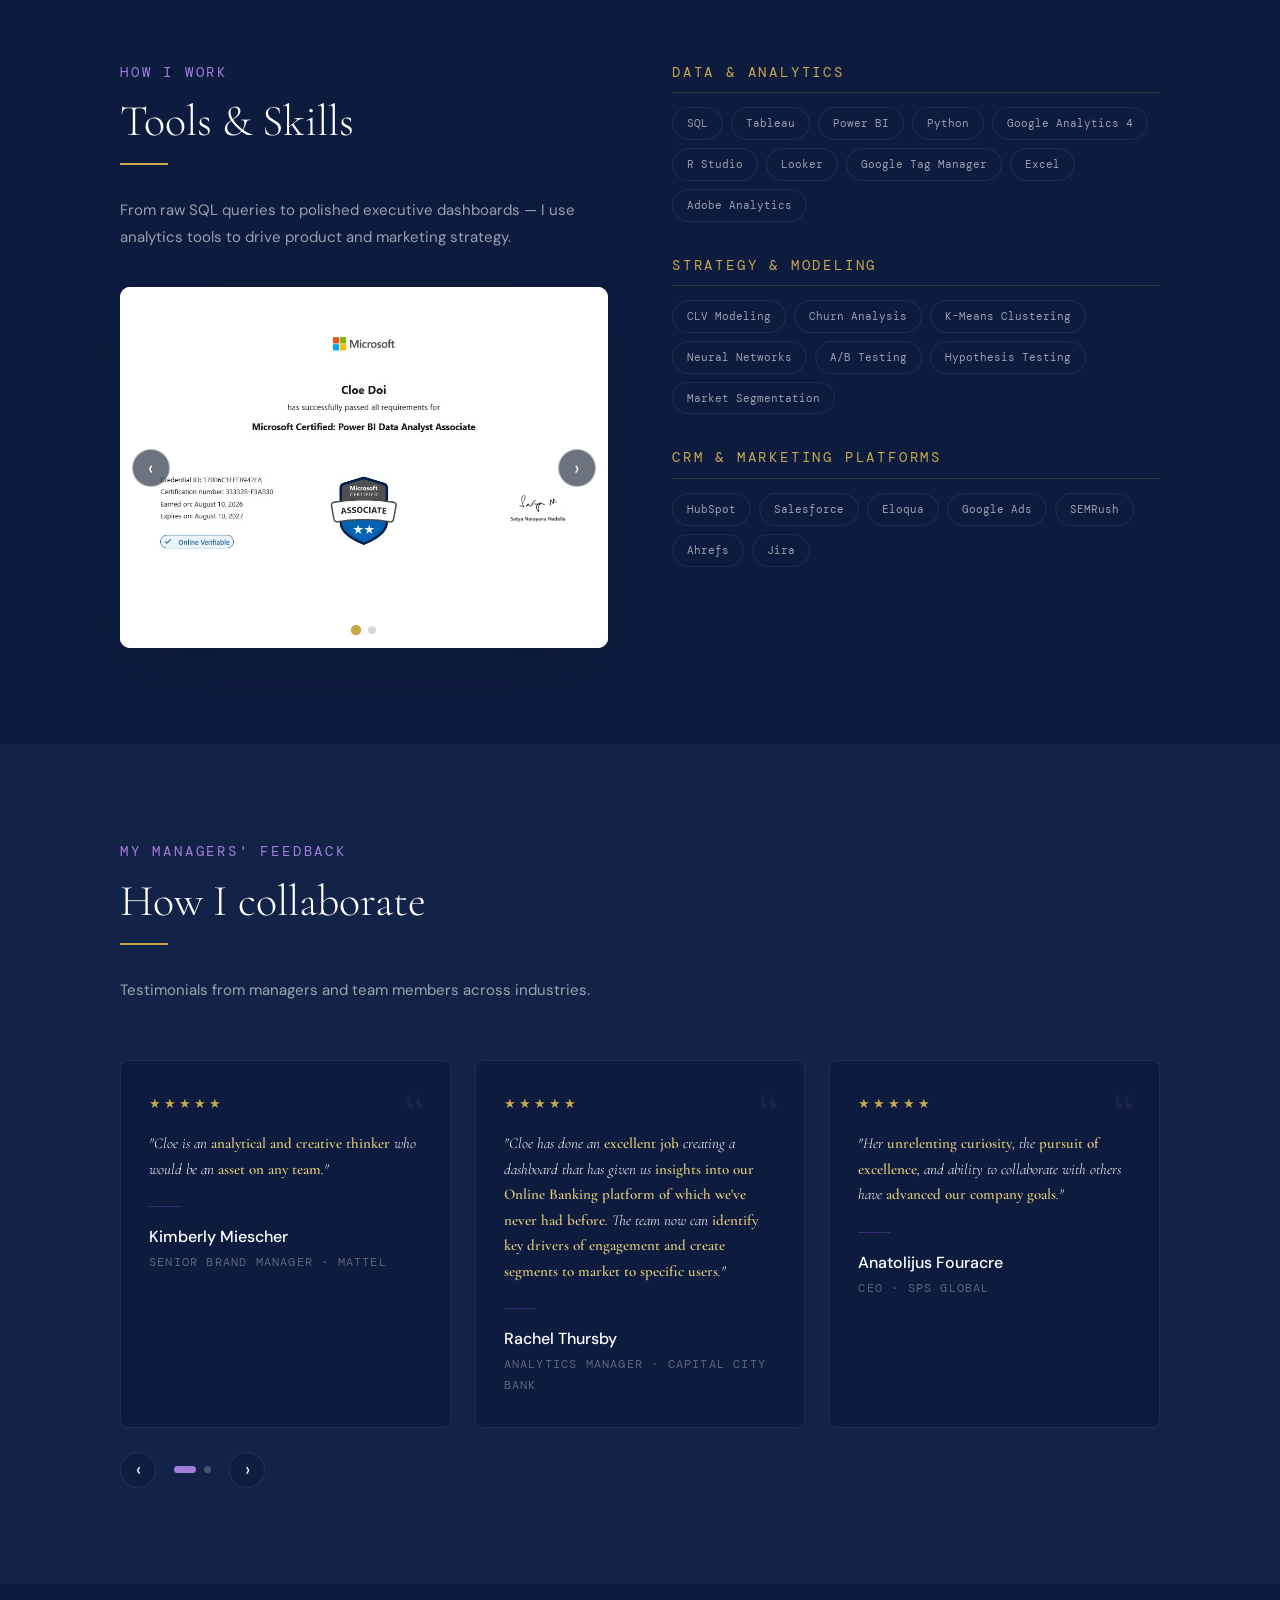
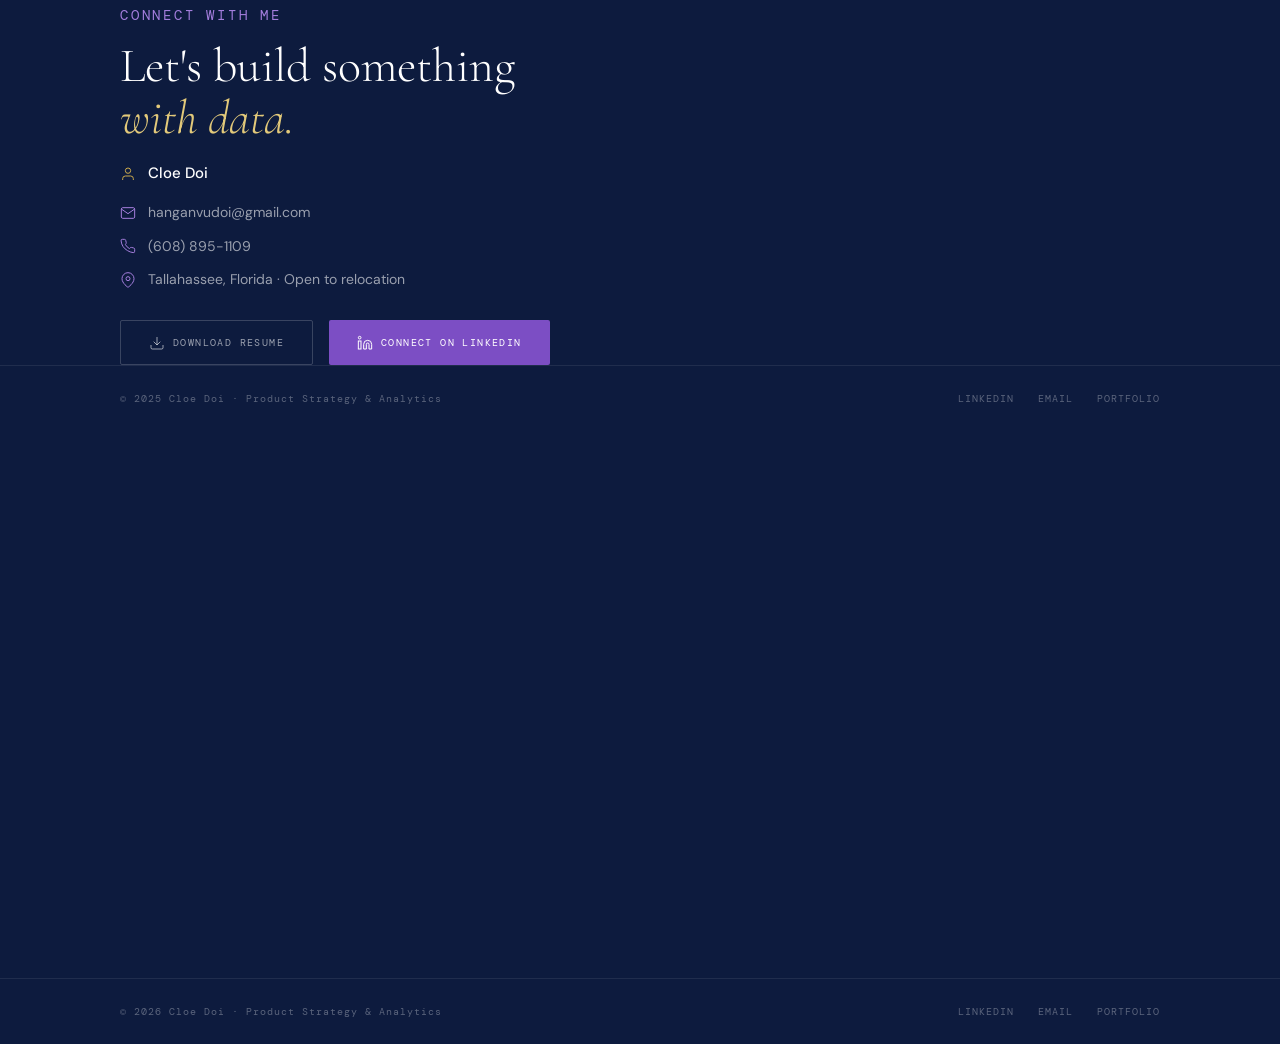
==== commit 55fd0751: "Update index.html" ====
--- a/index.html
+++ b/index.html
@@ -12,8 +12,8 @@
 </script>
 <meta charset="UTF-8">
 <meta name="viewport" content="width=device-width, initial-scale=1.0">
-<title>Cloe Doi — Product Strategy & Analytics</title>
-<meta name="description" content="Cloe Doi — Data-Driven Product Strategist in Fintech & Financial Services. MBA, MS Data Science & AI. 8+ years in banking, consumer goods, and B2B tech.">
+<title>Cloe Doi — Strategy & Analytics</title>
+<meta name="description" content="Cloe Doi — Data-Driven business strategist in Fintech & Financial Services. MBA. 8+ years in banking, consumer goods, and B2B tech.">
 <link rel="preconnect" href="https://fonts.googleapis.com">
 <link rel="preconnect" href="https://fonts.gstatic.com" crossorigin>
 <link href="https://fonts.googleapis.com/css2?family=Cormorant+Garamond:ital,wght@0,300;0,400;0,600;1,300;1,400;1,600&family=DM+Mono:wght@300;400;500&family=DM+Sans:ital,wght@0,300;0,400;0,500;1,400&display=swap" rel="stylesheet">
@@ -69,10 +69,10 @@
   <div class="container">
     <div class="hero-grid">
       <div>
-        <div class="hero-eyebrow fade-up delay-1">Product · Strategy · Analytics</div>
+        <div class="hero-eyebrow fade-up delay-1"> Growth ·Strategy · Analytics</div>
         <h1 class="hero-name fade-up delay-2">Cloe Doi</h1>
         <p class="hero-title fade-up delay-3">Data-Driven Strategist. MBA</p>
-        <p class="hero-desc fade-up delay-4">Welcome to my self-coded website! I'm an experienced Product Analyst with 8+ years of experience in turning customer data and market signals into product strategies that move the needle.</p>
+        <p class="hero-desc fade-up delay-4">Welcome to my self-coded website! I'm an analytics-driven strategy professional experienced in translating customer, product, transaction and market data into business opportunities and actionable strategies.</p>
         <div class="hero-btns fade-up delay-5">
           <a href="https://cdoi90.github.io/portfolio.html" class="btn-primary">View My Work</a>
           <a href="#contact" class="btn-ghost">Let's Connect</a>
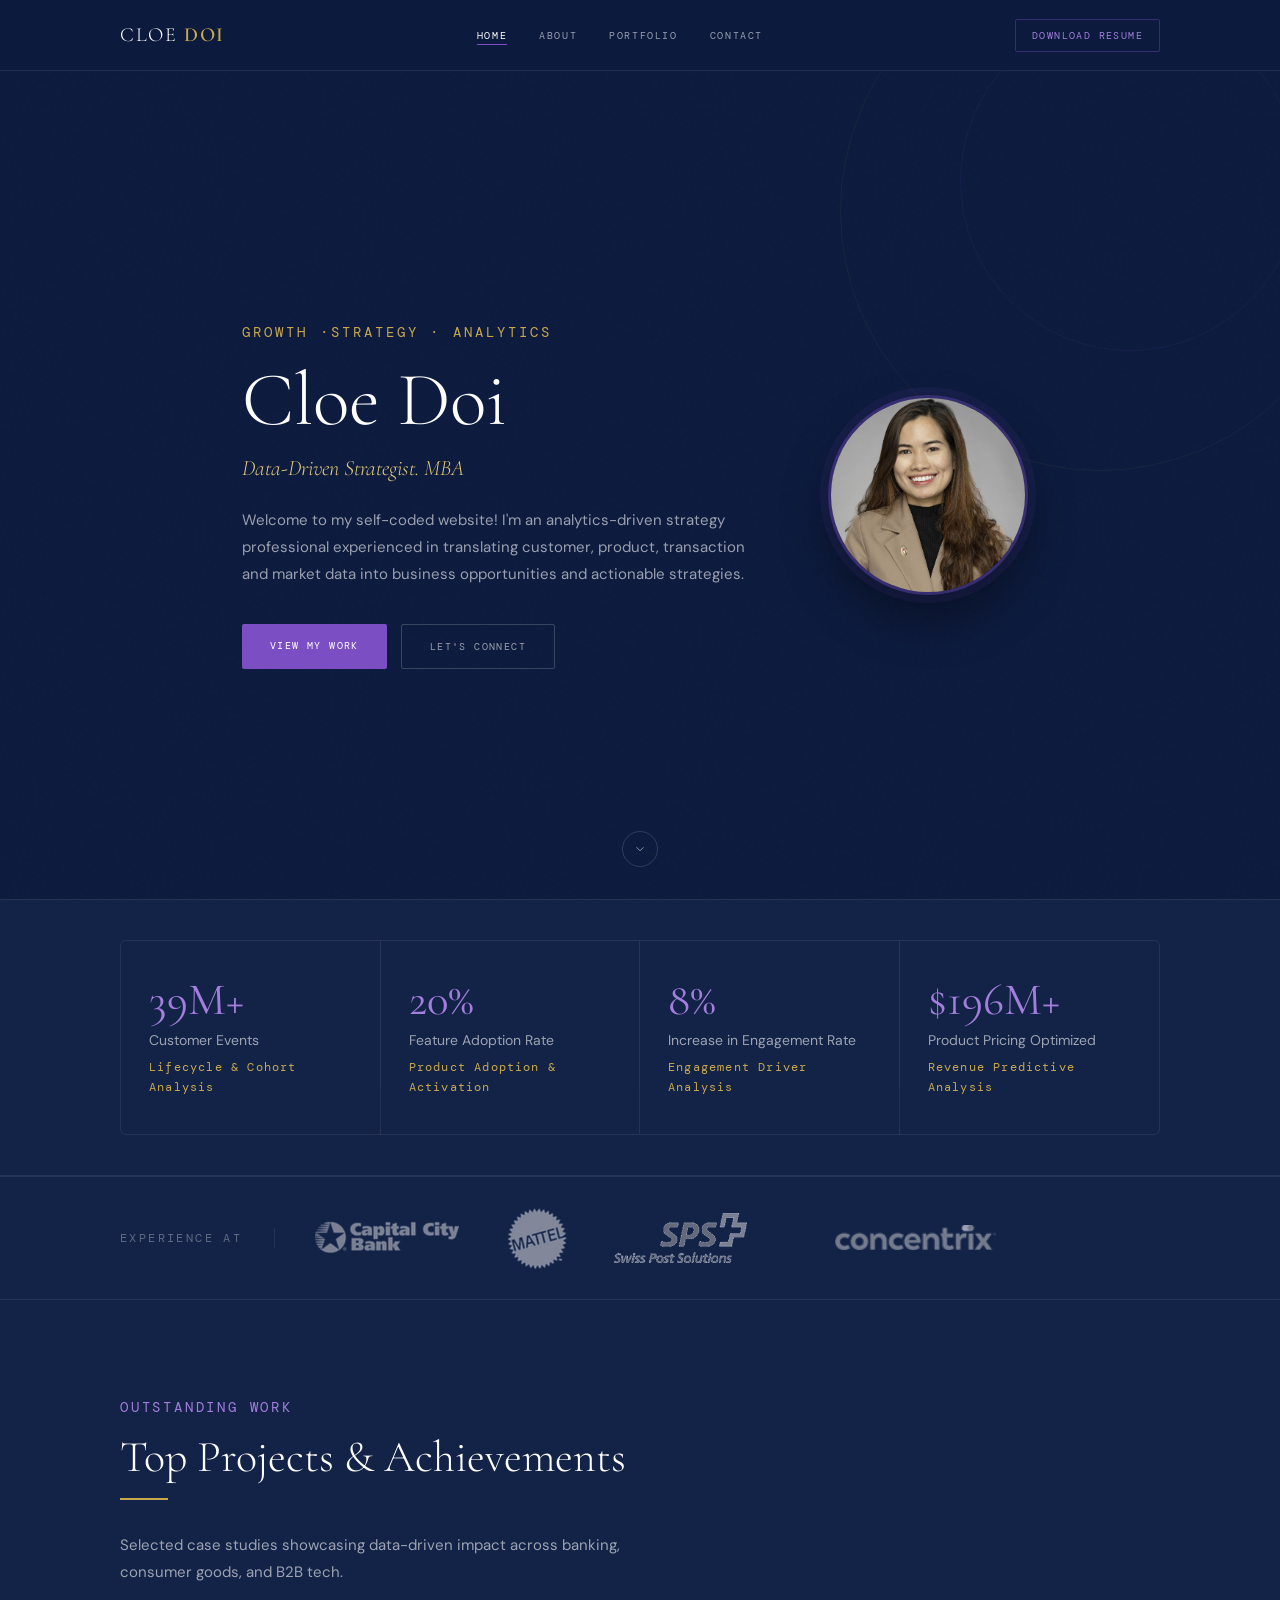
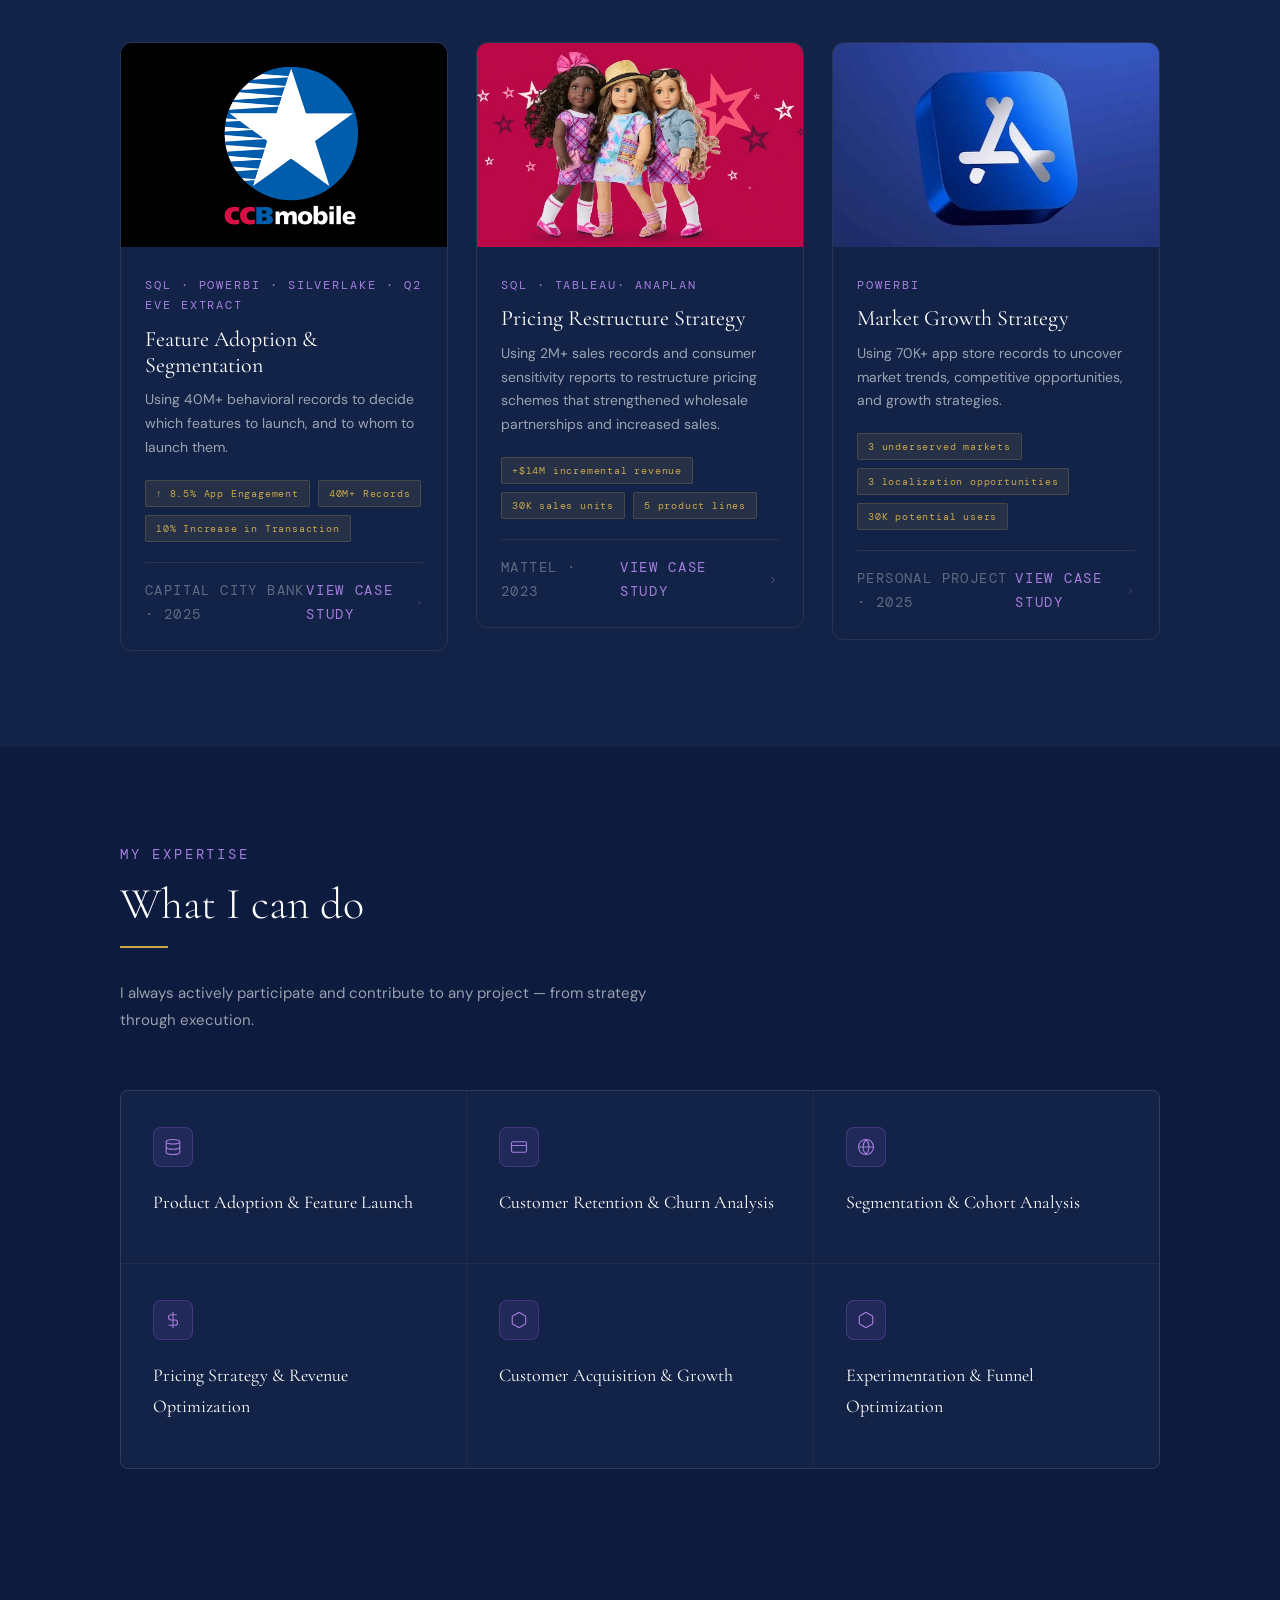
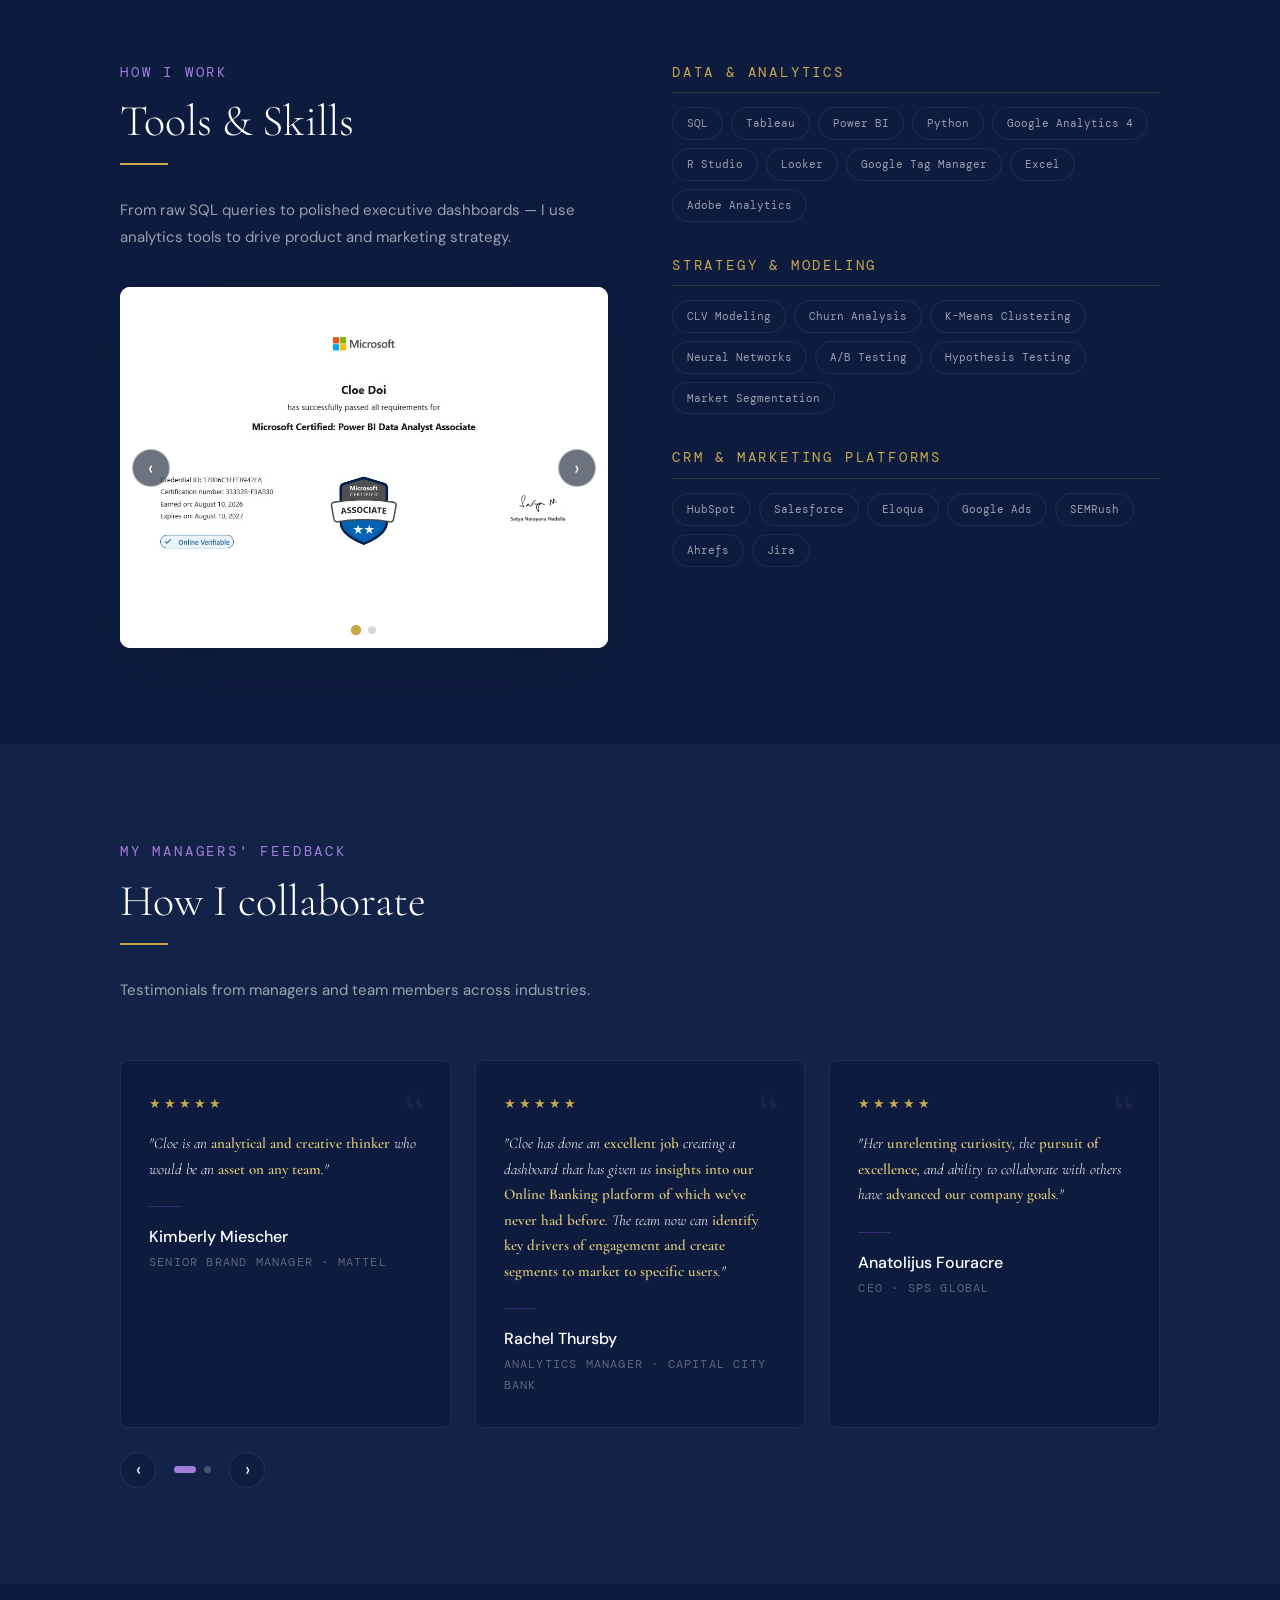
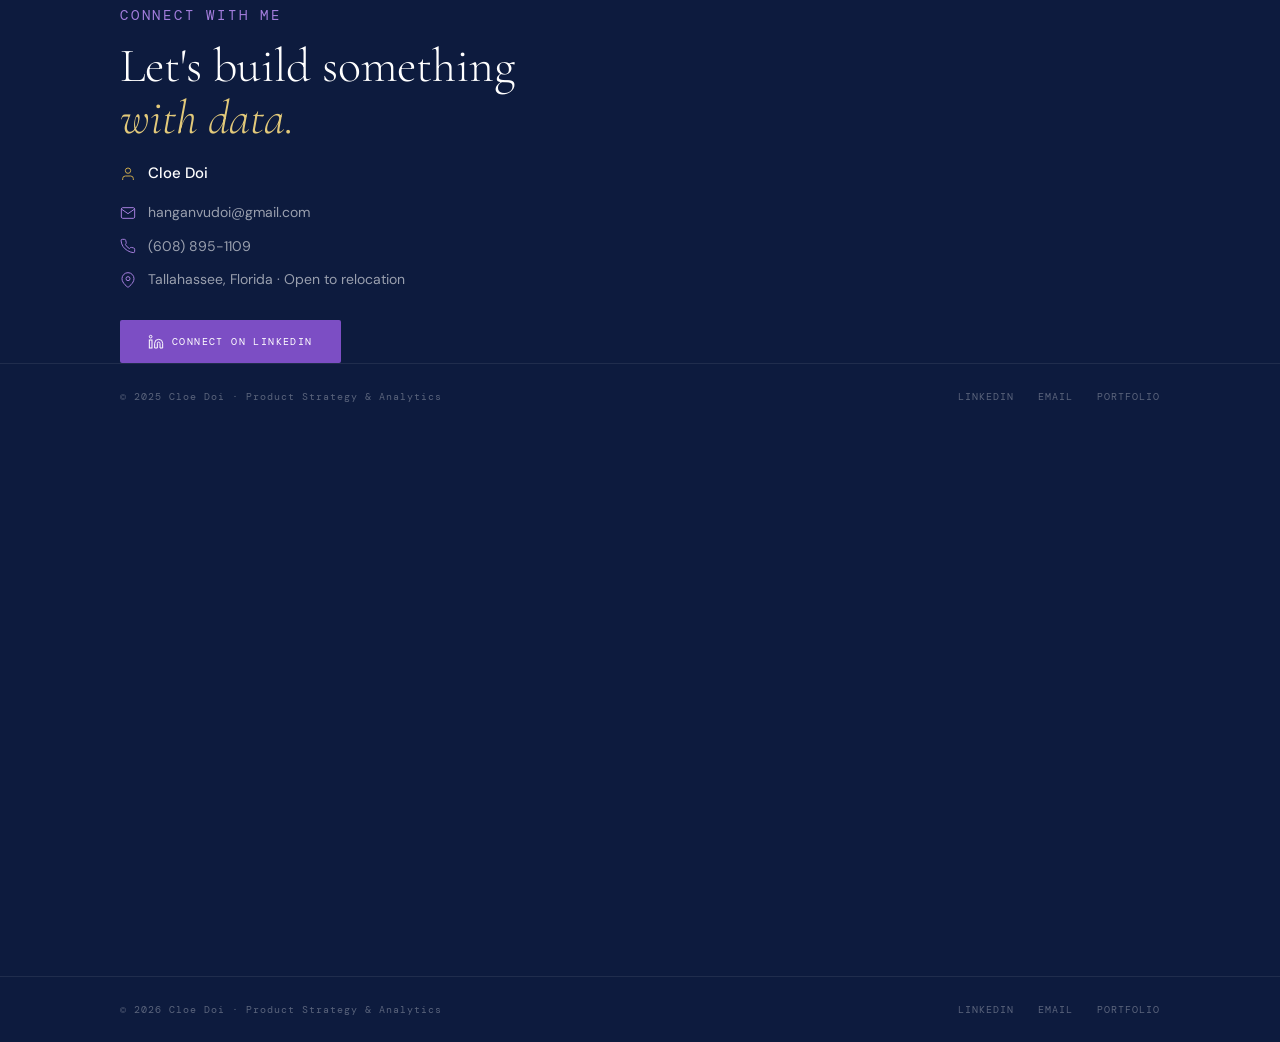
==== commit 30203f81: "Update index.html" ====
--- a/index.html
+++ b/index.html
@@ -401,10 +401,7 @@
         </div>
 
         <div class="contact-cta-row" style="display:flex;flex-wrap:wrap;gap:16px;margin-top:28px;">
-          <a href="assets/images/CloeDoi_Resume.pdf" target="_blank" rel="noopener" class="btn-ghost" style="display:inline-flex;align-items:center;gap:8px;">
-            <svg viewBox="0 0 24 24" style="width:16px;height:16px;stroke:currentColor;fill:none;stroke-width:1.5;flex-shrink:0;"><path d="M21 15v4a2 2 0 0 1-2 2H5a2 2 0 0 1-2-2v-4"/><polyline points="7 10 12 15 17 10"/><line x1="12" y1="15" x2="12" y2="3"/></svg>
-            Download Resume
-          </a>
+      
           <a href="https://www.linkedin.com/in/cloe-doi/" target="_blank" rel="noopener" class="btn-primary" style="display:inline-flex;align-items:center;gap:8px;">
             <svg viewBox="0 0 24 24" style="width:16px;height:16px;stroke:currentColor;fill:none;stroke-width:1.5;flex-shrink:0;"><path d="M16 8a6 6 0 0 1 6 6v7h-4v-7a2 2 0 0 0-2-2 2 2 0 0 0-2 2v7h-4v-7a6 6 0 0 1 6-6z"/><rect x="2" y="9" width="4" height="12"/><circle cx="4" cy="4" r="2"/></svg>
             Connect on LinkedIn
